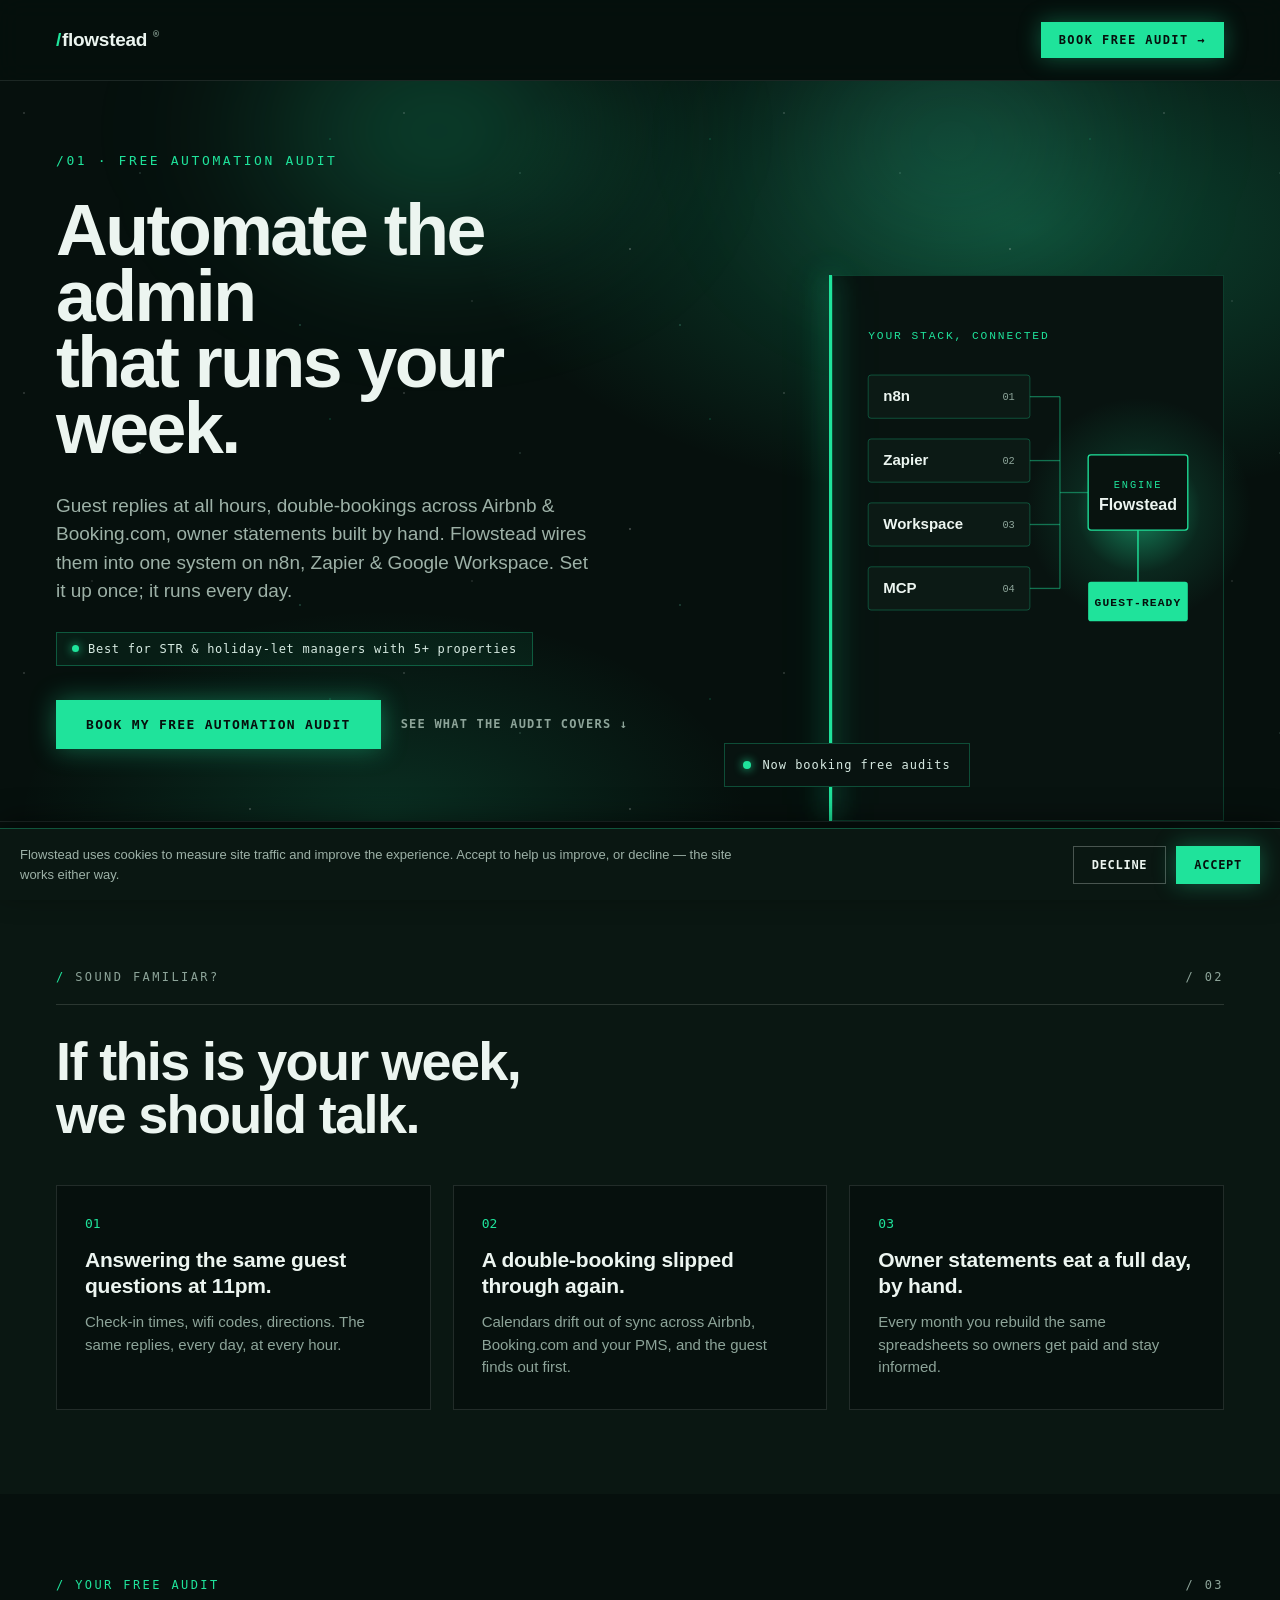
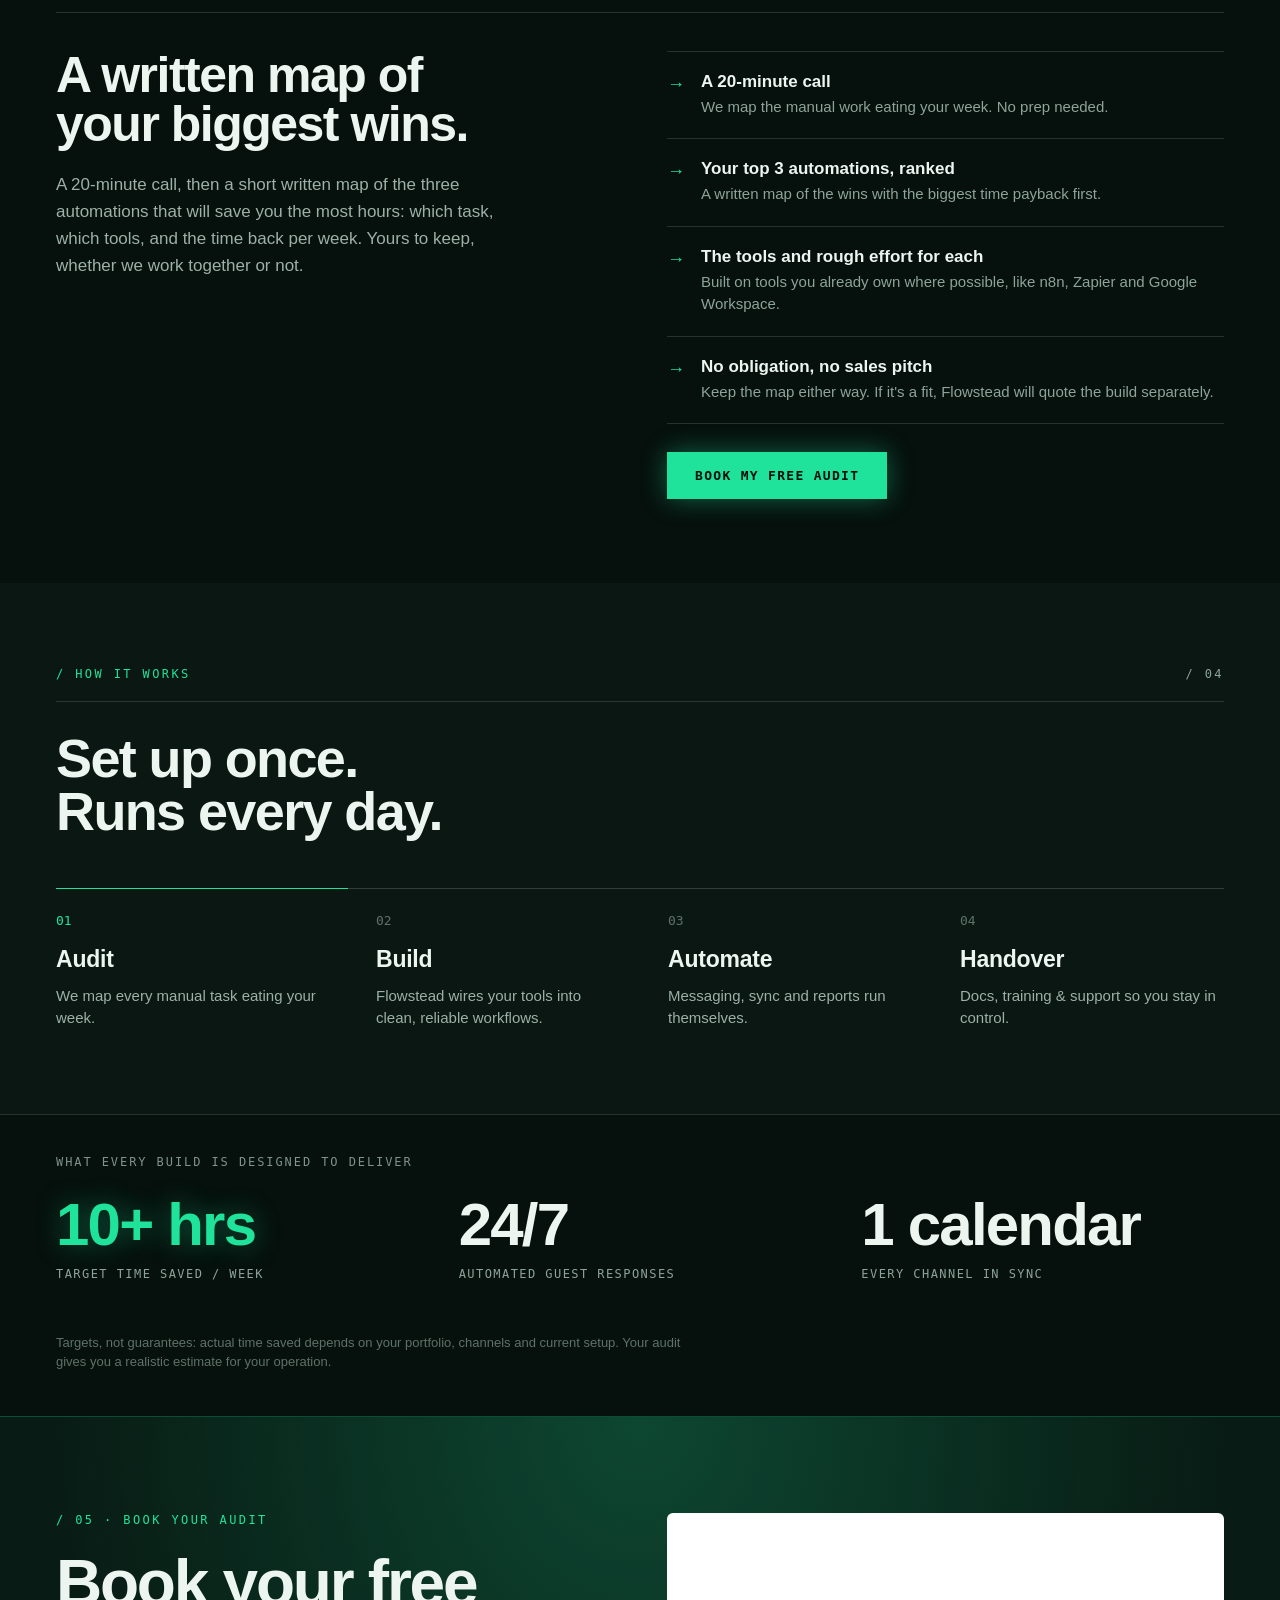
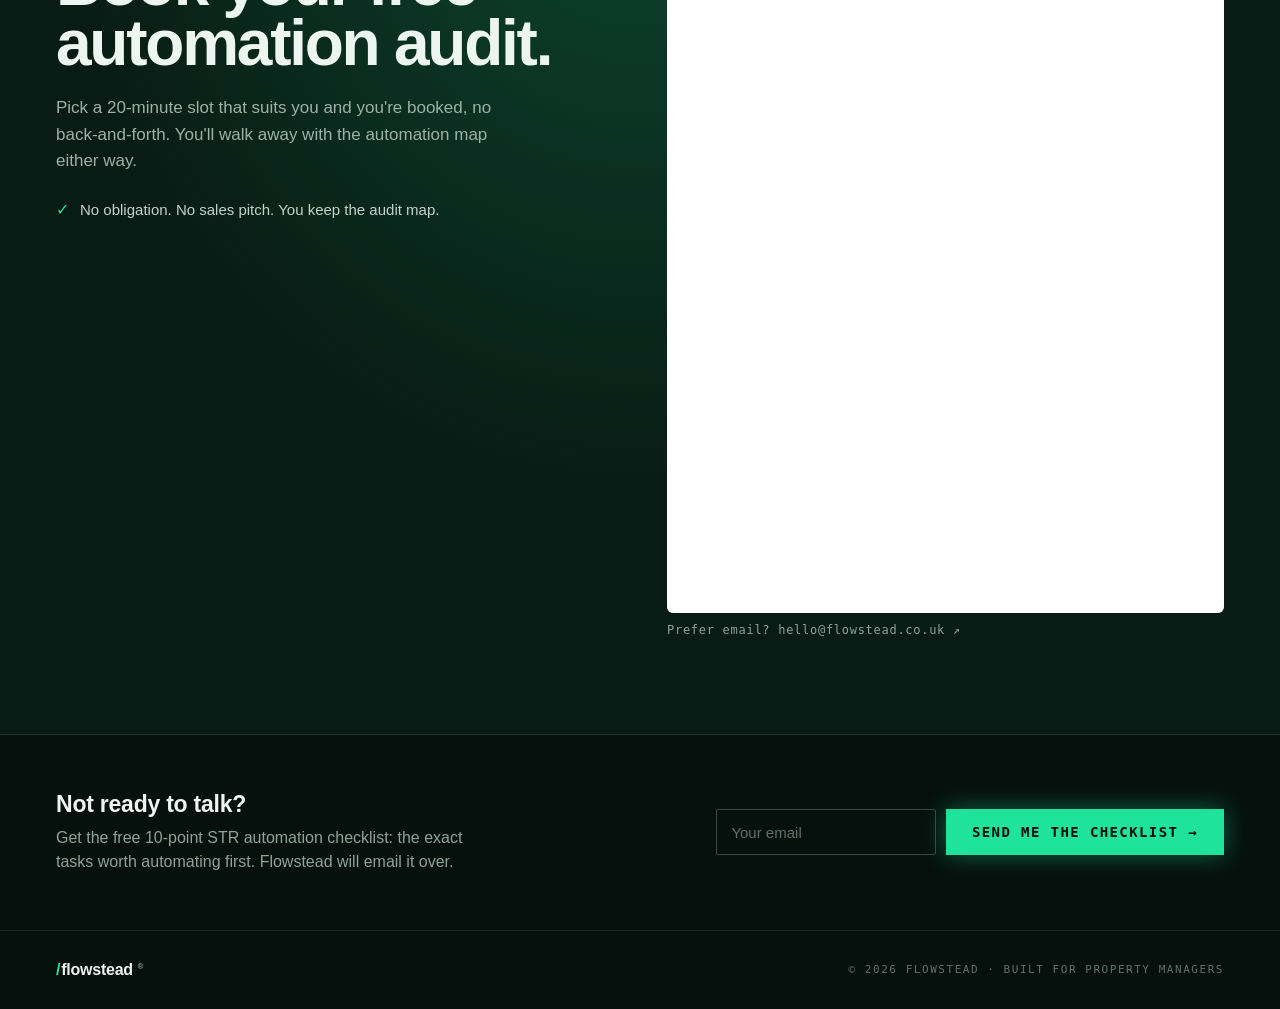
==== index.html @ 98b4b389 "Fix Calendly widget contrast: light theme, dark text" ====
<!DOCTYPE html>
<html lang="en">
<head>
<meta charset="utf-8">
<meta name="viewport" content="width=device-width, initial-scale=1">
<title>Free Automation Audit for Property Managers | Flowstead</title>
<meta name="description" content="Free automation audit for short-term rental & holiday-let managers with 5+ properties. Automate guest messaging, booking sync and owner reports. Built on n8n, Zapier, Google Workspace & MCP.">

<!-- Favicon -->
<link rel="icon" type="image/svg+xml" href="favicon.svg">
<link rel="icon" type="image/png" sizes="32x32" href="favicon-32x32.png">
<link rel="apple-touch-icon" href="favicon-180x180.png">

<!-- Social share (Open Graph + Twitter) -->
<meta property="og:type" content="website">
<meta property="og:url" content="https://flowstead.co.uk/">
<meta property="og:title" content="Free Automation Audit for Property Managers | Flowstead">
<meta property="og:description" content="Automate guest messaging, booking sync and owner reports. Book a free automation audit: a written map of the 3 automations that save you the most hours.">
<meta property="og:image" content="https://flowstead.co.uk/og-image.png">
<meta property="og:image:width" content="1200">
<meta property="og:image:height" content="630">
<meta name="twitter:card" content="summary_large_image">
<meta name="twitter:title" content="Free Automation Audit for Property Managers | Flowstead">
<meta name="twitter:description" content="Automate guest messaging, booking sync and owner reports. Book a free automation audit, no obligation, keep the map either way.">
<meta name="twitter:image" content="https://flowstead.co.uk/og-image.png">

<!-- Google Consent Mode v2 — default denied until the visitor accepts -->
<script>
  window.dataLayer = window.dataLayer || [];
  function gtag(){dataLayer.push(arguments);}
  gtag('consent', 'default', {
    ad_storage: 'denied',
    analytics_storage: 'denied',
    ad_user_data: 'denied',
    ad_personalization: 'denied',
    functionality_storage: 'granted',
    security_storage: 'granted',
    wait_for_update: 500
  });
  try {
    if (localStorage.getItem('fs_consent') === 'granted') {
      gtag('consent', 'update', { ad_storage: 'granted', analytics_storage: 'granted', ad_user_data: 'granted', ad_personalization: 'granted' });
    }
  } catch (e) {}
</script>
<!-- Google Analytics 4 -->
<script async src="https://www.googletagmanager.com/gtag/js?id=G-0T3JKN5LSL"></script>
<script>
  gtag('js', new Date());
  gtag('config', 'G-0T3JKN5LSL');
</script>
<!-- Fire a lead conversion when a Calendly audit booking completes -->
<script>
  window.addEventListener('message', function (e) {
    if (e.origin === 'https://calendly.com' && e.data && typeof e.data.event === 'string' && e.data.event === 'calendly.event_scheduled') {
      gtag('event', 'book_audit', { event_category: 'lead', event_label: 'calendly_audit_booking' });
      // Google Ads conversion — uncomment and add your conversion ID/label once Google Ads is set up:
      // gtag('event', 'conversion', { send_to: 'AW-XXXXXXXXXX/xxxxxxxxxxxxxxxxxx' });
    }
  });
</script>

<style>
  @keyframes auroraDrift{0%,100%{transform:translate3d(0,0,0) scale(1);opacity:.8}50%{transform:translate3d(48px,24px,0) scale(1.16);opacity:1}}
  @keyframes auroraDrift2{0%,100%{transform:translate3d(0,0,0) scale(1.06);opacity:.65}50%{transform:translate3d(-56px,16px,0) scale(.94);opacity:1}}
  *{box-sizing:border-box;}
  html{scroll-behavior:smooth;}
  body{margin:0;}
  a{transition:opacity .15s ease;}
  a:hover{opacity:.82;}
  @media (max-width:820px){
    .wrap{padding-left:22px !important;padding-right:22px !important;}
    .nav{padding:16px 22px !important;}
    .hero-pad{padding:48px 22px !important;}
    .hero-grid{grid-template-columns:1fr !important;min-height:auto !important;gap:0 !important;}
    .hero-side{display:none !important;}
    .tools-row{flex-direction:column;align-items:flex-start !important;gap:14px !important;}
    .pain-grid{grid-template-columns:1fr !important;gap:16px !important;}
    .audit-grid{grid-template-columns:1fr !important;gap:32px !important;}
    .proc-grid{grid-template-columns:1fr 1fr !important;gap:28px 0 !important;}
    .stats-grid{grid-template-columns:1fr !important;gap:28px !important;}
    .book-grid{grid-template-columns:1fr !important;gap:32px !important;}
    .footer-row{flex-direction:column;gap:14px;align-items:flex-start !important;}
    h1{font-size:44px !important;}
  }
  .fs-input{width:100%;background:#06100D;border:1px solid rgba(236,245,240,0.22);color:#ECF5F0;font-family:'Helvetica Neue',Helvetica,Arial,sans-serif;font-size:15px;padding:13px 14px;outline:none;border-radius:2px;}
  .fs-input::placeholder{color:#5E7268;}
  .fs-input:focus{border-color:#1FE39B;box-shadow:0 0 0 1px #1FE39B;}
  textarea.fs-input{resize:vertical;min-height:92px;}
  .fs-btn{font-family:ui-monospace,Menlo,'DejaVu Sans Mono',Consolas,monospace;font-size:14px;letter-spacing:0.1em;text-transform:uppercase;font-weight:700;color:#06100D;background:#1FE39B;padding:15px 26px;border:none;cursor:pointer;box-shadow:0 0 26px rgba(31,227,155,0.4);width:100%;}
  .fs-btn:hover{opacity:.9;}
</style>
</head>
<body>
<div style="background:#06100D;color:#ECF5F0;font-family:'Helvetica Neue',Helvetica,Arial,sans-serif;width:100%;min-height:100vh;overflow-x:hidden;">

  <!-- ============ NAV (logo + single CTA, no distracting links) ============ -->
  <header class="nav" style="display:flex;justify-content:space-between;align-items:center;padding:22px 56px;border-bottom:1px solid rgba(236,245,240,0.10);position:sticky;top:0;background:rgba(6,16,13,0.82);backdrop-filter:blur(12px);-webkit-backdrop-filter:blur(12px);z-index:50;">
    <div style="display:flex;align-items:baseline;gap:1px;font-weight:800;font-size:19px;letter-spacing:-0.015em;color:#ECF5F0;">
      <span style="color:#1FE39B;">/</span><span>flowstead</span><span style="font-family:ui-monospace,Menlo,'DejaVu Sans Mono',Consolas,monospace;font-size:10px;color:#7E9389;margin-left:5px;align-self:flex-start;">®</span>
    </div>
    <a href="#book" style="font-family:ui-monospace,Menlo,'DejaVu Sans Mono',Consolas,monospace;font-size:12px;letter-spacing:0.12em;text-transform:uppercase;color:#06100D;background:#1FE39B;text-decoration:none;padding:11px 18px;font-weight:700;box-shadow:0 0 22px rgba(31,227,155,0.35);">Book free audit →</a>
  </header>

  <!-- ============ HERO ============ -->
  <section style="position:relative;padding:0 56px;background:radial-gradient(72% 62% at 80% 20%, rgba(31,227,155,0.26), transparent 60%), radial-gradient(46% 46% at 30% 100%, rgba(31,227,155,0.15), transparent 62%), #06100D;overflow:hidden;">
    <div style="position:absolute;top:-180px;left:6%;width:720px;height:460px;background:radial-gradient(50% 50% at 50% 50%, rgba(31,227,155,0.32), transparent 70%);filter:blur(66px);animation:auroraDrift 17s ease-in-out infinite;pointer-events:none;z-index:0;"></div>
    <div style="position:absolute;top:-140px;right:3%;width:580px;height:400px;background:radial-gradient(50% 50% at 50% 50%, rgba(72,255,206,0.24), transparent 70%);filter:blur(78px);animation:auroraDrift2 22s ease-in-out infinite;pointer-events:none;z-index:0;"></div>
    <div style="position:absolute;inset:0;z-index:0;pointer-events:none;opacity:0.55;background-image:radial-gradient(1px 1px at 24px 32px, rgba(255,255,255,0.85), transparent),radial-gradient(1px 1px at 140px 92px, rgba(190,255,230,0.7), transparent),radial-gradient(1.6px 1.6px at 250px 168px, rgba(255,255,255,0.65), transparent),radial-gradient(1px 1px at 330px 58px, rgba(31,227,155,0.9), transparent),radial-gradient(1px 1px at 92px 220px, rgba(255,255,255,0.55), transparent),radial-gradient(1.4px 1.4px at 300px 244px, rgba(120,255,210,0.6), transparent);background-size:380px 280px,380px 280px,380px 280px,380px 280px,380px 280px,380px 280px;"></div>
    <div class="hero-grid hero-pad" style="max-width:1360px;margin:0 auto;display:grid;grid-template-columns:1.1fr 0.9fr;gap:40px;align-items:stretch;min-height:640px;position:relative;z-index:1;padding:0;">
      <!-- left -->
      <div style="display:flex;flex-direction:column;justify-content:center;padding:72px 0;">
        <div style="font-family:ui-monospace,Menlo,'DejaVu Sans Mono',Consolas,monospace;font-size:13px;letter-spacing:0.2em;color:#1FE39B;margin-bottom:30px;">/01 · FREE AUTOMATION AUDIT</div>
        <h1 style="font-size:clamp(46px,5.6vw,80px);line-height:0.92;font-weight:800;letter-spacing:-0.035em;color:#ECF5F0;margin:0;">Automate the admin<br>that runs your week.</h1>
        <p style="font-size:19px;line-height:1.5;color:#9DB1A7;max-width:540px;margin:30px 0 0 0;font-weight:400;">Guest replies at all hours, double-bookings across Airbnb &amp; Booking.com, owner statements built by hand. Flowstead wires them into one system on n8n, Zapier &amp; Google Workspace. Set it up once; it runs every day.</p>
        <div style="display:inline-flex;align-items:center;gap:9px;margin-top:26px;padding:9px 15px;border:1px solid rgba(31,227,155,0.30);background:rgba(31,227,155,0.06);width:fit-content;">
          <span style="width:7px;height:7px;border-radius:50%;background:#1FE39B;box-shadow:0 0 10px #1FE39B;"></span>
          <span style="font-family:ui-monospace,Menlo,'DejaVu Sans Mono',Consolas,monospace;font-size:12px;letter-spacing:0.06em;color:#D7EAE2;">Best for STR &amp; holiday-let managers with 5+ properties</span>
        </div>
        <div style="display:flex;align-items:center;gap:20px;margin-top:34px;flex-wrap:wrap;">
          <a href="#book" style="font-family:ui-monospace,Menlo,'DejaVu Sans Mono',Consolas,monospace;font-size:13px;letter-spacing:0.1em;text-transform:uppercase;font-weight:700;color:#06100D;background:#1FE39B;padding:17px 30px;text-decoration:none;box-shadow:0 0 26px rgba(31,227,155,0.4);">Book my free automation audit</a>
          <a href="#audit" style="font-family:ui-monospace,Menlo,'DejaVu Sans Mono',Consolas,monospace;font-size:12px;letter-spacing:0.1em;text-transform:uppercase;font-weight:700;color:#8DA499;text-decoration:none;">See what the audit covers ↓</a>
        </div>
      </div>
      <!-- right : stack diagram panel -->
      <div class="hero-side" style="position:relative;align-self:end;height:600px;">
        <div style="position:absolute;right:24px;top:120px;width:360px;height:420px;background:radial-gradient(58% 54% at 50% 42%, rgba(31,227,155,0.40), transparent 66%);filter:blur(26px);"></div>
        <div style="position:absolute;right:0;top:54px;bottom:0;width:392px;background:#081310;border:1px solid rgba(31,227,155,0.20);"></div>
        <div style="position:absolute;right:392px;top:54px;bottom:0;width:3px;background:#1FE39B;box-shadow:0 0 24px rgba(31,227,155,0.9),0 0 48px rgba(31,227,155,0.45);"></div>
        <!-- diagram -->
        <div style="position:absolute;right:0;top:54px;width:392px;bottom:0;display:flex;align-items:center;justify-content:center;z-index:2;">
          <svg width="340" height="470" viewBox="0 0 360 500" fill="none" xmlns="http://www.w3.org/2000/svg" style="overflow:visible;">
            <defs>
              <radialGradient id="g" cx="50%" cy="50%" r="50%">
                <stop offset="0%" stop-color="#1FE39B" stop-opacity="0.55"/>
                <stop offset="55%" stop-color="#1FE39B" stop-opacity="0.10"/>
                <stop offset="100%" stop-color="#1FE39B" stop-opacity="0"/>
              </radialGradient>
            </defs>
            <text x="10" y="28" font-family="ui-monospace,Menlo,monospace" font-size="12" letter-spacing="2" fill="#1FE39B">YOUR STACK, CONNECTED</text>
            <!-- node pills -->
            <g font-family="'Helvetica Neue',Arial,sans-serif">
              <rect x="10" y="66" width="172" height="46" rx="3" fill="#0c1a15" stroke="rgba(31,227,155,0.30)"/>
              <text x="26" y="94" font-size="16" font-weight="700" fill="#ECF5F0">n8n</text>
              <text x="166" y="93" font-size="11" font-family="ui-monospace,Menlo,monospace" fill="#8DA499" text-anchor="end">01</text>
              <rect x="10" y="134" width="172" height="46" rx="3" fill="#0c1a15" stroke="rgba(31,227,155,0.30)"/>
              <text x="26" y="162" font-size="16" font-weight="700" fill="#ECF5F0">Zapier</text>
              <text x="166" y="161" font-size="11" font-family="ui-monospace,Menlo,monospace" fill="#8DA499" text-anchor="end">02</text>
              <rect x="10" y="202" width="172" height="46" rx="3" fill="#0c1a15" stroke="rgba(31,227,155,0.30)"/>
              <text x="26" y="230" font-size="16" font-weight="700" fill="#ECF5F0">Workspace</text>
              <text x="166" y="229" font-size="11" font-family="ui-monospace,Menlo,monospace" fill="#8DA499" text-anchor="end">03</text>
              <rect x="10" y="270" width="172" height="46" rx="3" fill="#0c1a15" stroke="rgba(31,227,155,0.30)"/>
              <text x="26" y="298" font-size="16" font-weight="700" fill="#ECF5F0">MCP</text>
              <text x="166" y="297" font-size="11" font-family="ui-monospace,Menlo,monospace" fill="#8DA499" text-anchor="end">04</text>
            </g>
            <!-- connectors -->
            <g stroke="rgba(31,227,155,0.45)" stroke-width="1.4">
              <line x1="182" y1="89" x2="214" y2="89"/>
              <line x1="182" y1="157" x2="214" y2="157"/>
              <line x1="182" y1="225" x2="214" y2="225"/>
              <line x1="182" y1="293" x2="214" y2="293"/>
              <line x1="214" y1="89" x2="214" y2="293"/>
              <line x1="214" y1="191" x2="244" y2="191"/>
            </g>
            <!-- engine glow + box -->
            <circle cx="298" cy="210" r="120" fill="url(#g)"/>
            <rect x="244" y="151" width="106" height="80" rx="3" fill="#08130f" stroke="#1FE39B" stroke-width="1.4"/>
            <text x="297" y="186" font-size="11" letter-spacing="2" font-family="ui-monospace,Menlo,monospace" fill="#1FE39B" text-anchor="middle">ENGINE</text>
            <text x="297" y="210" font-size="17" font-weight="700" fill="#ECF5F0" text-anchor="middle" font-family="'Helvetica Neue',Arial,sans-serif">Flowstead</text>
            <line x1="297" y1="231" x2="297" y2="286" stroke="#1FE39B" stroke-width="1.5"/>
            <!-- guest-ready -->
            <rect x="244" y="286" width="106" height="42" rx="3" fill="#1FE39B"/>
            <text x="297" y="312" font-size="12" font-weight="700" letter-spacing="1.2" font-family="ui-monospace,Menlo,monospace" fill="#06100D" text-anchor="middle">GUEST-READY</text>
          </svg>
        </div>
        <div style="position:absolute;left:8px;bottom:34px;background:#081310;border:1px solid rgba(31,227,155,0.28);padding:14px 18px;display:flex;align-items:center;gap:11px;z-index:3;">
          <span style="width:8px;height:8px;border-radius:50%;background:#1FE39B;box-shadow:0 0 10px #1FE39B;"></span>
          <span style="font-family:ui-monospace,Menlo,'DejaVu Sans Mono',Consolas,monospace;font-size:12px;letter-spacing:0.08em;color:#D7EAE2;">Now booking free audits</span>
        </div>
      </div>
    </div>
  </section>

  <!-- ============ TOOLS STRIP ============ -->
  <section style="border-top:1px solid rgba(236,245,240,0.10);border-bottom:1px solid rgba(236,245,240,0.10);background:#06100D;">
    <div class="wrap tools-row" style="max-width:1360px;margin:0 auto;padding:22px 56px;display:flex;justify-content:space-between;align-items:center;gap:40px;">
      <span style="font-family:ui-monospace,Menlo,'DejaVu Sans Mono',Consolas,monospace;font-size:12px;letter-spacing:0.2em;text-transform:uppercase;color:#7E9389;flex:none;">Built on</span>
      <div style="display:flex;align-items:center;gap:38px;flex-wrap:wrap;font-family:ui-monospace,Menlo,'DejaVu Sans Mono',Consolas,monospace;font-size:16px;letter-spacing:0.02em;color:#C2D4CC;">
        <span>n8n</span><span style="color:#1FE39B;">/</span><span>Zapier</span><span style="color:#1FE39B;">/</span><span>Google Workspace</span><span style="color:#1FE39B;">/</span><span>MCP</span>
      </div>
    </div>
  </section>

  <!-- ============ PAINS ============ -->
  <section style="background:#0A1712;color:#ECF5F0;">
    <div class="wrap" style="max-width:1360px;margin:0 auto;padding:84px 56px;">
      <div style="display:flex;justify-content:space-between;align-items:flex-start;padding-bottom:20px;border-bottom:1px solid rgba(236,245,240,0.14);">
        <div style="font-family:ui-monospace,Menlo,'DejaVu Sans Mono',Consolas,monospace;font-size:12px;letter-spacing:0.2em;text-transform:uppercase;color:#8DA499;"><span style="color:#1FE39B;">/</span> Sound familiar?</div>
        <div style="font-family:ui-monospace,Menlo,'DejaVu Sans Mono',Consolas,monospace;font-size:12px;letter-spacing:0.2em;color:#8DA499;">/ 02</div>
      </div>
      <h2 style="font-size:clamp(34px,4.4vw,54px);line-height:0.98;font-weight:800;letter-spacing:-0.03em;color:#ECF5F0;margin:30px 0 44px 0;">If this is your week,<br>we should talk.</h2>
      <div class="pain-grid" style="display:grid;grid-template-columns:repeat(3,1fr);gap:22px;">
        <div style="background:#06100D;border:1px solid rgba(236,245,240,0.12);padding:30px 28px;">
          <div style="font-family:ui-monospace,Menlo,'DejaVu Sans Mono',Consolas,monospace;font-size:13px;color:#1FE39B;margin-bottom:16px;">01</div>
          <div style="font-size:21px;font-weight:700;letter-spacing:-0.01em;line-height:1.25;margin-bottom:12px;">Answering the same guest questions at 11pm.</div>
          <div style="font-size:15px;color:#8DA499;line-height:1.5;">Check-in times, wifi codes, directions. The same replies, every day, at every hour.</div>
        </div>
        <div style="background:#06100D;border:1px solid rgba(236,245,240,0.12);padding:30px 28px;">
          <div style="font-family:ui-monospace,Menlo,'DejaVu Sans Mono',Consolas,monospace;font-size:13px;color:#1FE39B;margin-bottom:16px;">02</div>
          <div style="font-size:21px;font-weight:700;letter-spacing:-0.01em;line-height:1.25;margin-bottom:12px;">A double-booking slipped through again.</div>
          <div style="font-size:15px;color:#8DA499;line-height:1.5;">Calendars drift out of sync across Airbnb, Booking.com and your PMS, and the guest finds out first.</div>
        </div>
        <div style="background:#06100D;border:1px solid rgba(236,245,240,0.12);padding:30px 28px;">
          <div style="font-family:ui-monospace,Menlo,'DejaVu Sans Mono',Consolas,monospace;font-size:13px;color:#1FE39B;margin-bottom:16px;">03</div>
          <div style="font-size:21px;font-weight:700;letter-spacing:-0.01em;line-height:1.25;margin-bottom:12px;">Owner statements eat a full day, by hand.</div>
          <div style="font-size:15px;color:#8DA499;line-height:1.5;">Every month you rebuild the same spreadsheets so owners get paid and stay informed.</div>
        </div>
      </div>
    </div>
  </section>

  <!-- ============ WHAT THE AUDIT GIVES YOU ============ -->
  <section id="audit" style="background:#06100D;">
    <div class="wrap" style="max-width:1360px;margin:0 auto;padding:84px 56px;">
      <div style="display:flex;justify-content:space-between;align-items:flex-start;padding-bottom:20px;border-bottom:1px solid rgba(236,245,240,0.14);">
        <div style="font-family:ui-monospace,Menlo,'DejaVu Sans Mono',Consolas,monospace;font-size:12px;letter-spacing:0.2em;text-transform:uppercase;color:#1FE39B;"><span>/</span> Your free audit</div>
        <div style="font-family:ui-monospace,Menlo,'DejaVu Sans Mono',Consolas,monospace;font-size:12px;letter-spacing:0.2em;color:#8DA499;">/ 03</div>
      </div>
      <div class="audit-grid" style="display:grid;grid-template-columns:1fr 1fr;gap:54px;margin-top:38px;align-items:start;">
        <div>
          <h2 style="font-size:clamp(32px,4.2vw,50px);line-height:0.98;font-weight:800;letter-spacing:-0.03em;color:#ECF5F0;margin:0 0 22px 0;">A written map of<br>your biggest wins.</h2>
          <p style="font-size:17px;line-height:1.6;color:#9DB1A7;max-width:460px;margin:0;">A 20-minute call, then a short written map of the three automations that will save you the most hours: which task, which tools, and the time back per week. Yours to keep, whether we work together or not.</p>
        </div>
        <div>
          <div style="display:flex;gap:16px;padding:20px 0;border-top:1px solid rgba(236,245,240,0.14);">
            <span style="color:#1FE39B;font-size:18px;line-height:1.4;flex:none;">→</span>
            <div><div style="font-size:17px;font-weight:700;margin-bottom:4px;">A 20-minute call</div><div style="font-size:15px;color:#8DA499;line-height:1.5;">We map the manual work eating your week. No prep needed.</div></div>
          </div>
          <div style="display:flex;gap:16px;padding:20px 0;border-top:1px solid rgba(236,245,240,0.14);">
            <span style="color:#1FE39B;font-size:18px;line-height:1.4;flex:none;">→</span>
            <div><div style="font-size:17px;font-weight:700;margin-bottom:4px;">Your top 3 automations, ranked</div><div style="font-size:15px;color:#8DA499;line-height:1.5;">A written map of the wins with the biggest time payback first.</div></div>
          </div>
          <div style="display:flex;gap:16px;padding:20px 0;border-top:1px solid rgba(236,245,240,0.14);">
            <span style="color:#1FE39B;font-size:18px;line-height:1.4;flex:none;">→</span>
            <div><div style="font-size:17px;font-weight:700;margin-bottom:4px;">The tools and rough effort for each</div><div style="font-size:15px;color:#8DA499;line-height:1.5;">Built on tools you already own where possible, like n8n, Zapier and Google Workspace.</div></div>
          </div>
          <div style="display:flex;gap:16px;padding:20px 0;border-top:1px solid rgba(236,245,240,0.14);border-bottom:1px solid rgba(236,245,240,0.14);">
            <span style="color:#1FE39B;font-size:18px;line-height:1.4;flex:none;">→</span>
            <div><div style="font-size:17px;font-weight:700;margin-bottom:4px;">No obligation, no sales pitch</div><div style="font-size:15px;color:#8DA499;line-height:1.5;">Keep the map either way. If it's a fit, Flowstead will quote the build separately.</div></div>
          </div>
          <a href="#book" style="display:inline-block;margin-top:28px;font-family:ui-monospace,Menlo,'DejaVu Sans Mono',Consolas,monospace;font-size:13px;letter-spacing:0.1em;text-transform:uppercase;font-weight:700;color:#06100D;background:#1FE39B;padding:16px 28px;text-decoration:none;box-shadow:0 0 26px rgba(31,227,155,0.4);">Book my free audit</a>
        </div>
      </div>
    </div>
  </section>

  <!-- ============ PROCESS ============ -->
  <section style="background:#0A1712;">
    <div class="wrap" style="max-width:1360px;margin:0 auto;padding:84px 56px;">
      <div style="display:flex;justify-content:space-between;align-items:flex-start;padding-bottom:20px;border-bottom:1px solid rgba(236,245,240,0.14);">
        <div style="font-family:ui-monospace,Menlo,'DejaVu Sans Mono',Consolas,monospace;font-size:12px;letter-spacing:0.2em;text-transform:uppercase;color:#1FE39B;"><span>/</span> How it works</div>
        <div style="font-family:ui-monospace,Menlo,'DejaVu Sans Mono',Consolas,monospace;font-size:12px;letter-spacing:0.2em;color:#8DA499;">/ 04</div>
      </div>
      <h2 style="font-size:clamp(34px,4.4vw,54px);line-height:0.98;font-weight:800;letter-spacing:-0.03em;color:#ECF5F0;margin:30px 0 50px 0;">Set up once.<br>Runs every day.</h2>
      <div class="proc-grid" style="display:grid;grid-template-columns:repeat(4,1fr);gap:0;">
        <div style="border-top:1.5px solid #1FE39B;padding:24px 28px 0 0;">
          <div style="font-family:ui-monospace,Menlo,'DejaVu Sans Mono',Consolas,monospace;font-size:13px;color:#1FE39B;margin-bottom:18px;">01</div>
          <div style="font-size:23px;font-weight:700;letter-spacing:-0.01em;margin-bottom:12px;">Audit</div>
          <div style="font-size:15px;line-height:1.5;color:#9DB1A7;">We map every manual task eating your week.</div>
        </div>
        <div style="border-top:1.5px solid rgba(236,245,240,0.18);padding:24px 28px 0;">
          <div style="font-family:ui-monospace,Menlo,'DejaVu Sans Mono',Consolas,monospace;font-size:13px;color:#5E7268;margin-bottom:18px;">02</div>
          <div style="font-size:23px;font-weight:700;letter-spacing:-0.01em;margin-bottom:12px;">Build</div>
          <div style="font-size:15px;line-height:1.5;color:#9DB1A7;">Flowstead wires your tools into clean, reliable workflows.</div>
        </div>
        <div style="border-top:1.5px solid rgba(236,245,240,0.18);padding:24px 28px 0;">
          <div style="font-family:ui-monospace,Menlo,'DejaVu Sans Mono',Consolas,monospace;font-size:13px;color:#5E7268;margin-bottom:18px;">03</div>
          <div style="font-size:23px;font-weight:700;letter-spacing:-0.01em;margin-bottom:12px;">Automate</div>
          <div style="font-size:15px;line-height:1.5;color:#9DB1A7;">Messaging, sync and reports run themselves.</div>
        </div>
        <div style="border-top:1.5px solid rgba(236,245,240,0.18);padding:24px 0 0 28px;">
          <div style="font-family:ui-monospace,Menlo,'DejaVu Sans Mono',Consolas,monospace;font-size:13px;color:#5E7268;margin-bottom:18px;">04</div>
          <div style="font-size:23px;font-weight:700;letter-spacing:-0.01em;margin-bottom:12px;">Handover</div>
          <div style="font-size:15px;line-height:1.5;color:#9DB1A7;">Docs, training &amp; support so you stay in control.</div>
        </div>
      </div>
    </div>
  </section>

  <!-- ============ STATS BAND (honest: design goals, not proven averages) ============ -->
  <section style="background:#06100D;border-top:1px solid rgba(236,245,240,0.14);">
    <div class="wrap" style="max-width:1360px;margin:0 auto;padding:40px 56px 0;">
      <div style="font-family:ui-monospace,Menlo,'DejaVu Sans Mono',Consolas,monospace;font-size:12px;letter-spacing:0.16em;text-transform:uppercase;color:#7E9389;">What every build is designed to deliver</div>
    </div>
    <div class="wrap stats-grid" style="max-width:1360px;margin:0 auto;padding:26px 56px 52px;display:grid;grid-template-columns:repeat(3,1fr);gap:40px;">
      <div>
        <div style="font-size:60px;font-weight:800;letter-spacing:-0.03em;color:#1FE39B;line-height:1;text-shadow:0 0 28px rgba(31,227,155,0.4);">10+ hrs</div>
        <div style="font-family:ui-monospace,Menlo,'DejaVu Sans Mono',Consolas,monospace;font-size:12px;letter-spacing:0.12em;text-transform:uppercase;color:#8DA499;margin-top:12px;">Target time saved / week</div>
      </div>
      <div>
        <div style="font-size:60px;font-weight:800;letter-spacing:-0.03em;color:#ECF5F0;line-height:1;">24/7</div>
        <div style="font-family:ui-monospace,Menlo,'DejaVu Sans Mono',Consolas,monospace;font-size:12px;letter-spacing:0.12em;text-transform:uppercase;color:#8DA499;margin-top:12px;">Automated guest responses</div>
      </div>
      <div>
        <div style="font-size:60px;font-weight:800;letter-spacing:-0.03em;color:#ECF5F0;line-height:1;">1 calendar</div>
        <div style="font-family:ui-monospace,Menlo,'DejaVu Sans Mono',Consolas,monospace;font-size:12px;letter-spacing:0.12em;text-transform:uppercase;color:#8DA499;margin-top:12px;">Every channel in sync</div>
      </div>
    </div>
    <div class="wrap" style="max-width:1360px;margin:0 auto;padding:0 56px 44px;">
      <div style="font-size:13px;color:#5E7268;line-height:1.5;max-width:640px;">Targets, not guarantees: actual time saved depends on your portfolio, channels and current setup. Your audit gives you a realistic estimate for your operation.</div>
    </div>
  </section>

  <!-- ============ BOOK / CTA ============ -->
  <section id="book" style="background:radial-gradient(80% 130% at 50% 0%, rgba(31,227,155,0.22), transparent 58%), #081B14;color:#ECF5F0;border-top:1px solid rgba(31,227,155,0.25);">
    <div class="wrap book-grid" style="max-width:1360px;margin:0 auto;padding:96px 56px;display:grid;grid-template-columns:1fr 1fr;gap:54px;align-items:start;">
      <div>
        <div style="font-family:ui-monospace,Menlo,'DejaVu Sans Mono',Consolas,monospace;font-size:12px;letter-spacing:0.2em;text-transform:uppercase;color:#1FE39B;margin-bottom:26px;">/ 05 · Book your audit</div>
        <h2 style="font-size:clamp(38px,5vw,68px);line-height:0.94;font-weight:800;letter-spacing:-0.035em;color:#ECF5F0;margin:0 0 22px 0;">Book your free<br>automation audit.</h2>
        <p style="font-size:17px;line-height:1.55;color:#9DB1A7;max-width:440px;margin:0 0 26px 0;">Pick a 20-minute slot that suits you and you're booked, no back-and-forth. You'll walk away with the automation map either way.</p>
        <div style="display:flex;align-items:center;gap:11px;">
          <span style="color:#1FE39B;font-size:16px;">✓</span>
          <span style="font-size:15px;color:#C2D4CC;">No obligation. No sales pitch. You keep the audit map.</span>
        </div>
      </div>
      <!-- Calendly inline booking widget (themed to match the site). -->
      <div style="width:100%;">
        <div class="calendly-inline-widget" data-url="https://calendly.com/thegingerbtc/30min?hide_gdpr_banner=1&amp;background_color=ffffff&amp;text_color=1a2b24&amp;primary_color=0f9c6c" style="min-width:300px;height:700px;background:#ffffff;border:1px solid rgba(236,245,240,0.12);border-radius:6px;"></div>
        <script type="text/javascript" src="https://assets.calendly.com/assets/external/widget.js" async></script>
        <a href="mailto:hello@flowstead.co.uk?subject=Free%20automation%20audit" style="display:inline-block;margin-top:10px;font-family:ui-monospace,Menlo,'DejaVu Sans Mono',Consolas,monospace;font-size:12px;letter-spacing:0.06em;color:#8DA499;text-decoration:none;">Prefer email? hello@flowstead.co.uk ↗</a>
      </div>
    </div>
  </section>

  <!-- ============ SOFT SECONDARY CTA (checklist / list-build) ============ -->
  <section style="background:#06100D;border-top:1px solid rgba(236,245,240,0.14);">
    <div class="wrap book-grid" style="max-width:1360px;margin:0 auto;padding:56px 56px;display:grid;grid-template-columns:1.1fr 0.9fr;gap:40px;align-items:center;">
      <div>
        <div style="font-size:23px;font-weight:700;letter-spacing:-0.01em;color:#ECF5F0;margin-bottom:8px;">Not ready to talk?</div>
        <div style="font-size:16px;color:#8DA499;line-height:1.5;max-width:440px;">Get the free 10-point STR automation checklist: the exact tasks worth automating first. Flowstead will email it over.</div>
      </div>
      <!-- Checklist opt-in posts to the n8n workflow, which emails the checklist automatically. -->
      <form action="https://professionalholidayhomes.app.n8n.cloud/webhook/flowstead-checklist" method="POST" style="display:flex;gap:10px;width:100%;flex-wrap:wrap;">
        <input class="fs-input" type="email" name="email" placeholder="Your email" required style="flex:1;min-width:200px;">
        <button class="fs-btn" type="submit" style="width:auto;flex:none;">Send me the checklist →</button>
      </form>
    </div>
  </section>

  <!-- ============ FOOTER ============ -->
  <footer style="background:#06100D;">
    <div class="wrap footer-row" style="max-width:1360px;margin:0 auto;padding:30px 56px;display:flex;justify-content:space-between;align-items:center;border-top:1px solid rgba(236,245,240,0.10);">
      <div style="display:flex;align-items:baseline;gap:1px;font-weight:800;font-size:16px;letter-spacing:-0.015em;color:#ECF5F0;"><span style="color:#1FE39B;">/</span><span>flowstead</span><span style="font-family:ui-monospace,Menlo,'DejaVu Sans Mono',Consolas,monospace;font-size:9px;color:#7E9389;margin-left:4px;align-self:flex-start;">®</span></div>
      <div style="font-family:ui-monospace,Menlo,'DejaVu Sans Mono',Consolas,monospace;font-size:11px;letter-spacing:0.14em;text-transform:uppercase;color:#5E7268;">© 2026 Flowstead · Built for property managers</div>
    </div>
  </footer>

</div>

  <!-- ============ COOKIE CONSENT BANNER (Consent Mode v2) ============ -->
  <div id="fs-consent" style="display:none;position:fixed;left:0;right:0;bottom:0;z-index:9999;background:#0A1712;border-top:1px solid rgba(31,227,155,0.30);padding:16px 20px;font-family:'Helvetica Neue',Helvetica,Arial,sans-serif;box-shadow:0 -8px 30px rgba(0,0,0,0.45);">
    <div style="max-width:1360px;margin:0 auto;display:flex;flex-wrap:wrap;align-items:center;gap:16px;justify-content:space-between;">
      <div style="font-size:13px;color:#9DB1A7;line-height:1.5;max-width:720px;">Flowstead uses cookies to measure site traffic and improve the experience. Accept to help us improve, or decline &mdash; the site works either way.</div>
      <div style="display:flex;gap:10px;flex:none;">
        <button id="fs-consent-decline" type="button" style="font-family:ui-monospace,Menlo,'DejaVu Sans Mono',Consolas,monospace;font-size:12px;letter-spacing:0.06em;text-transform:uppercase;font-weight:700;color:#ECF5F0;background:transparent;border:1px solid rgba(236,245,240,0.28);padding:11px 18px;cursor:pointer;">Decline</button>
        <button id="fs-consent-accept" type="button" style="font-family:ui-monospace,Menlo,'DejaVu Sans Mono',Consolas,monospace;font-size:12px;letter-spacing:0.06em;text-transform:uppercase;font-weight:700;color:#06100D;background:#1FE39B;border:none;padding:11px 18px;cursor:pointer;box-shadow:0 0 22px rgba(31,227,155,0.35);">Accept</button>
      </div>
    </div>
  </div>
  <script>
    (function () {
      var el = document.getElementById('fs-consent');
      var saved = null;
      try { saved = localStorage.getItem('fs_consent'); } catch (e) {}
      if (!saved) { el.style.display = 'block'; }
      function choose(choice) {
        try { localStorage.setItem('fs_consent', choice); } catch (e) {}
        if (choice === 'granted' && typeof gtag === 'function') {
          gtag('consent', 'update', { ad_storage: 'granted', analytics_storage: 'granted', ad_user_data: 'granted', ad_personalization: 'granted' });
        }
        el.style.display = 'none';
      }
      document.getElementById('fs-consent-accept').addEventListener('click', function () { choose('granted'); });
      document.getElementById('fs-consent-decline').addEventListener('click', function () { choose('denied'); });
    })();
  </script>

</body>
</html>
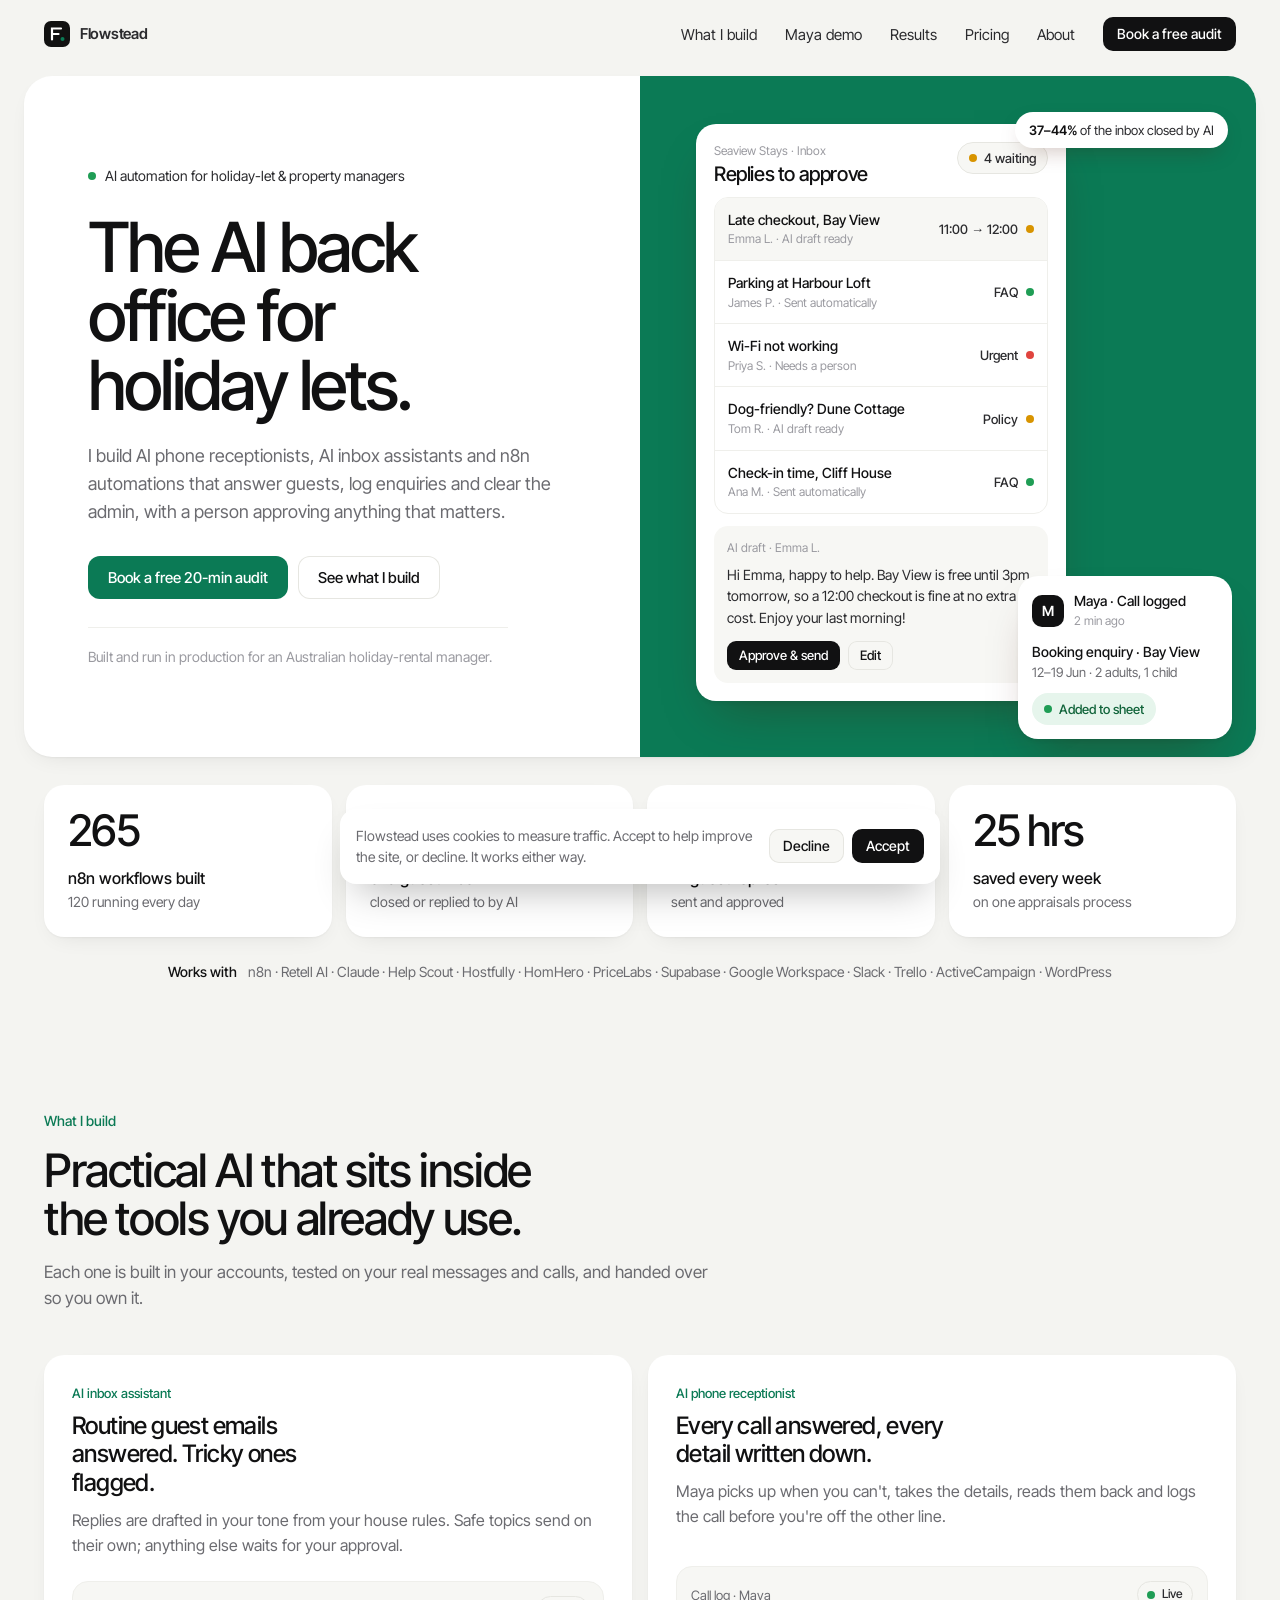
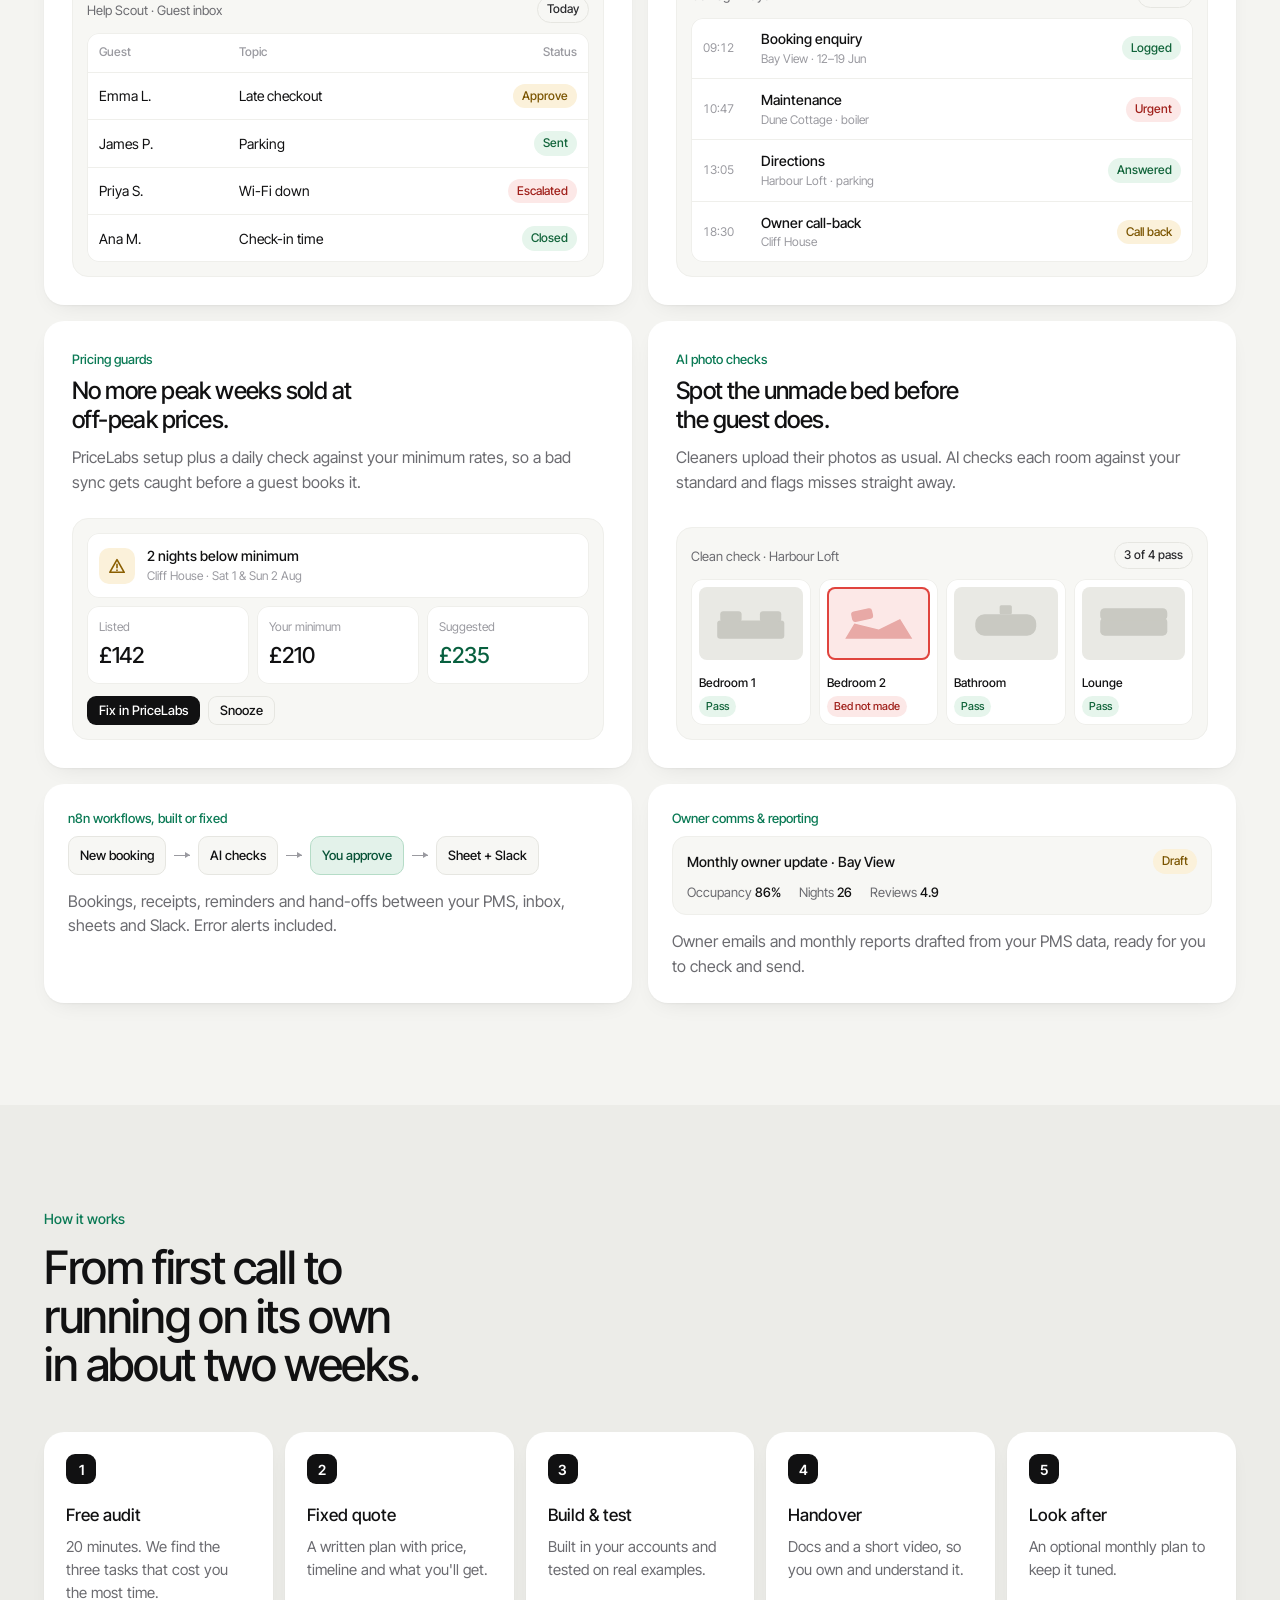
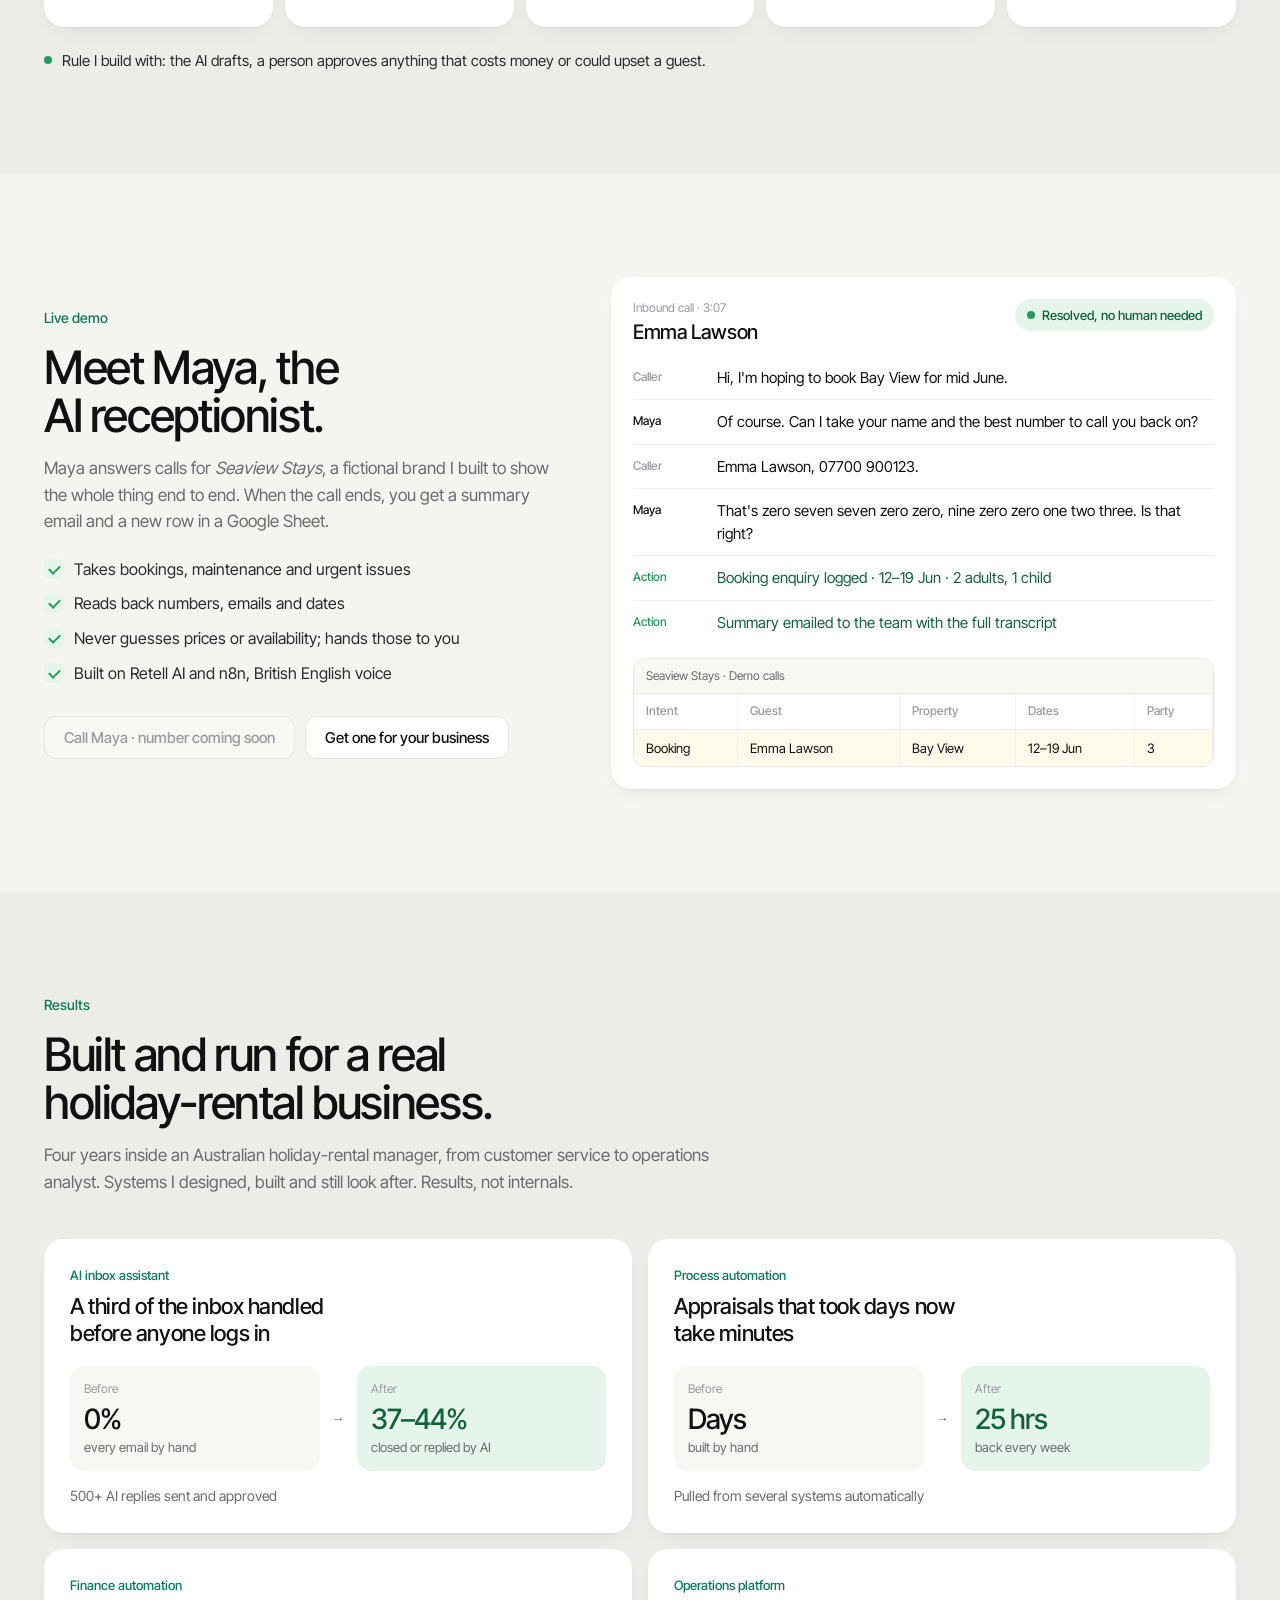
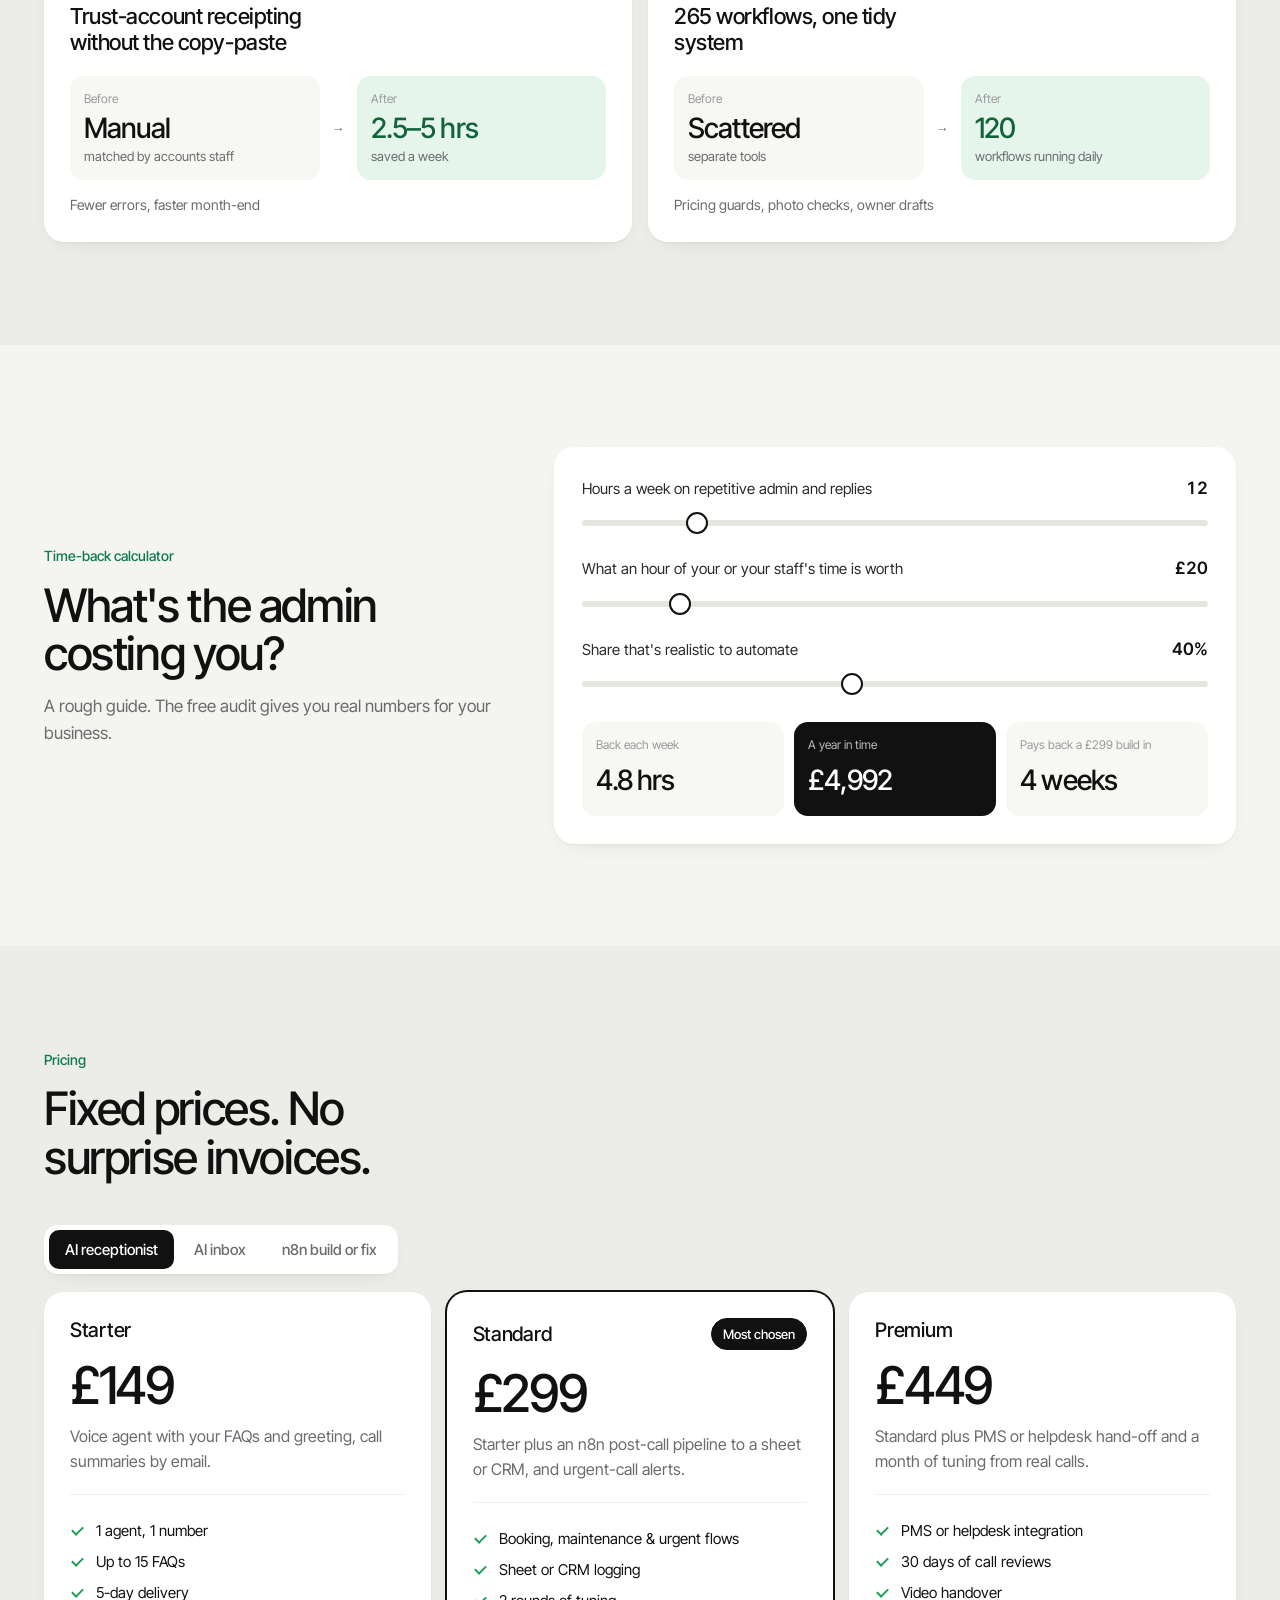
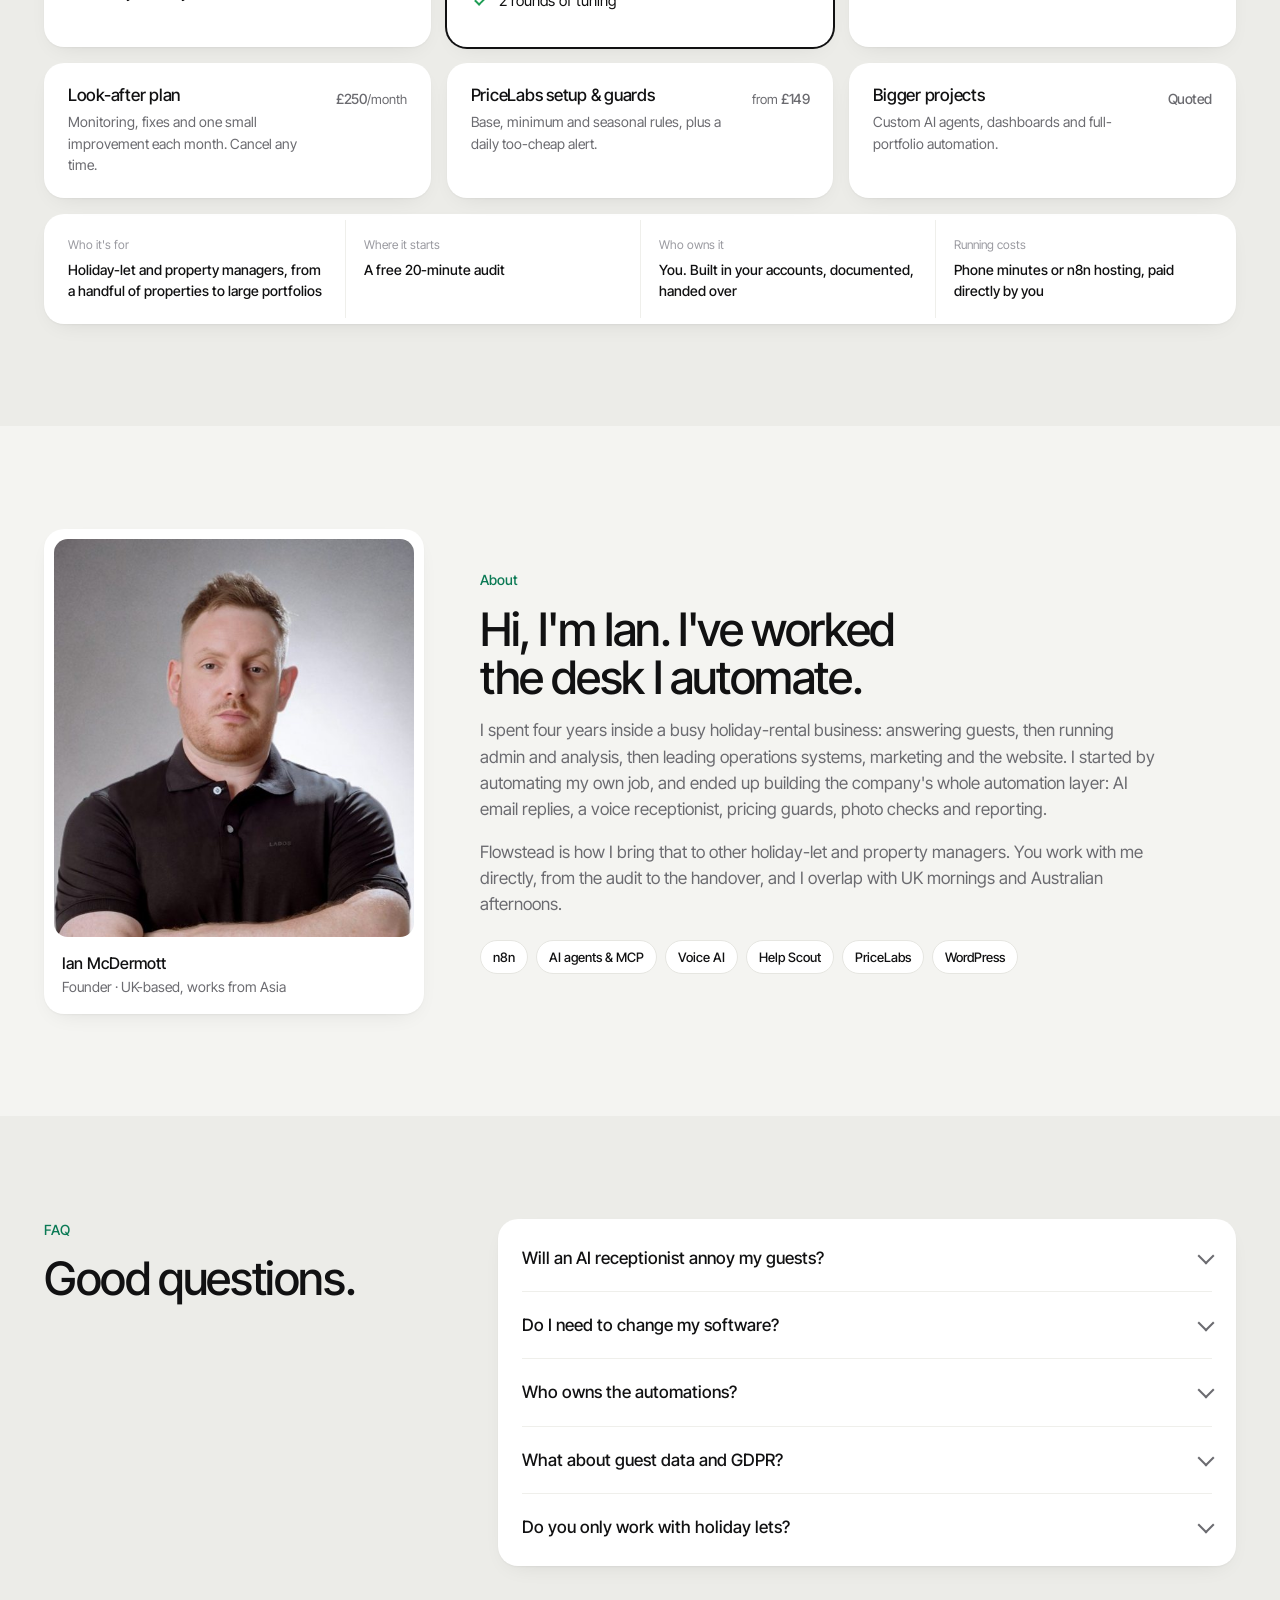
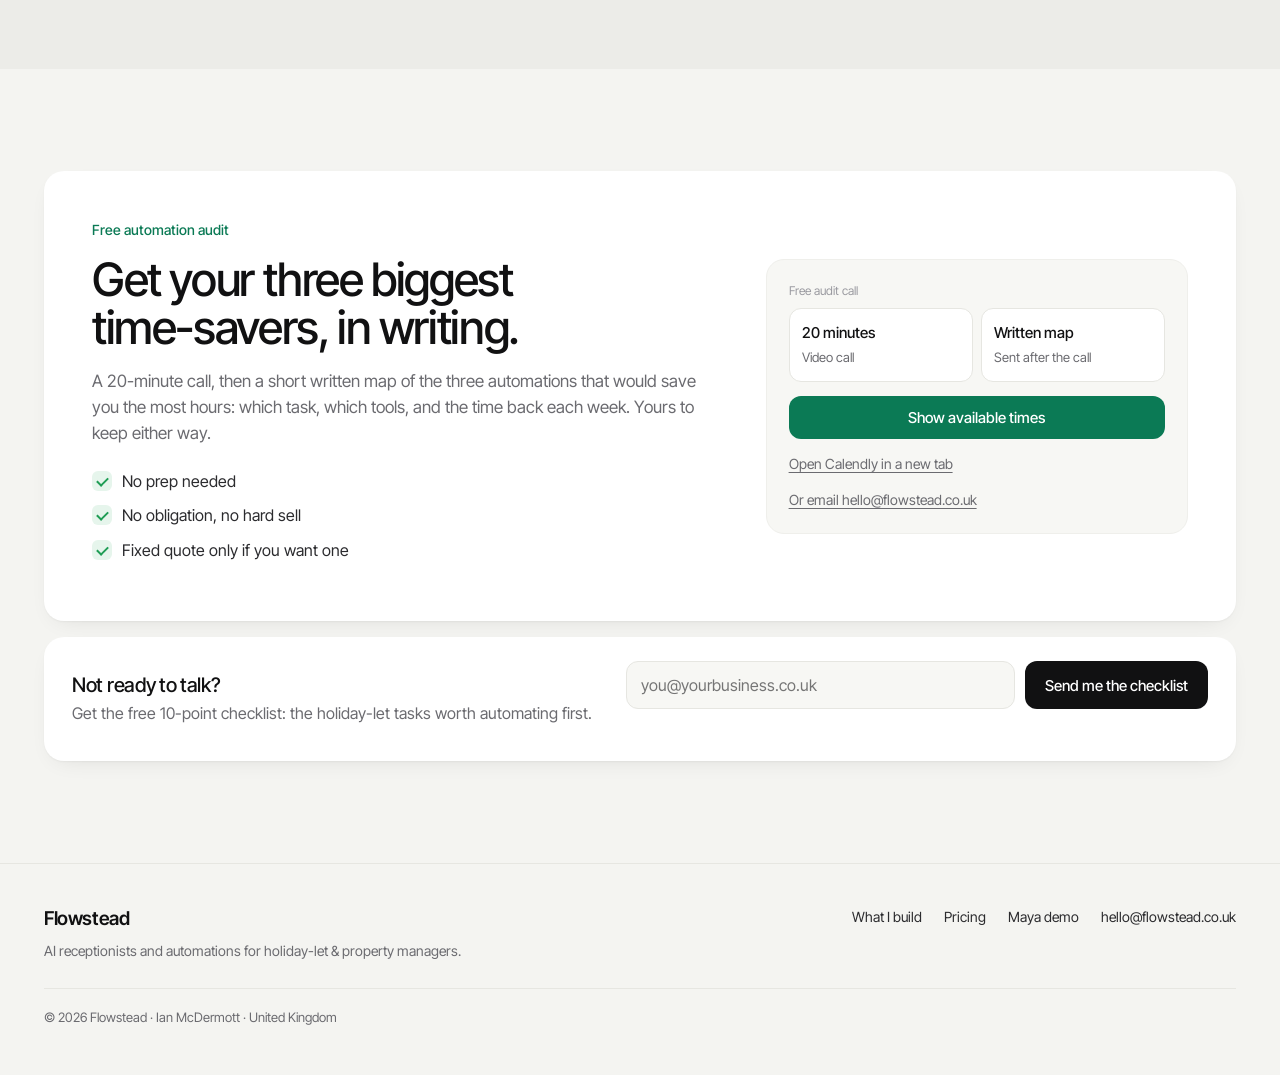
==== commit a28727b8: "Ship the approved Flowstead v3 site. Replace the GitHub Pages tree with the green product-UI release" ====
--- a/index.html
+++ b/index.html
@@ -1,389 +1,472 @@
 <!DOCTYPE html>
-<html lang="en">
+<html lang="en-GB">
 <head>
 <meta charset="utf-8">
 <meta name="viewport" content="width=device-width, initial-scale=1">
-<title>Free Automation Audit for Property Managers | Flowstead</title>
-<meta name="description" content="Free automation audit for short-term rental & holiday-let managers with 5+ properties. Automate guest messaging, booking sync and owner reports. Built on n8n, Zapier, Google Workspace & MCP.">
-
-<!-- Favicon -->
+<title>Flowstead · The AI back office for holiday lets</title>
+<meta name="description" content="Flowstead builds AI phone receptionists, AI inbox assistants and n8n automations for holiday-let and property managers. Built by an operator who has run them in production. Free 20-minute automation audit.">
+<link rel="canonical" href="https://flowstead.co.uk/">
 <link rel="icon" type="image/svg+xml" href="favicon.svg">
 <link rel="icon" type="image/png" sizes="32x32" href="favicon-32x32.png">
+<link rel="icon" href="favicon.ico" sizes="48x48">
 <link rel="apple-touch-icon" href="favicon-180x180.png">
-
-<!-- Social share (Open Graph + Twitter) -->
+<meta name="theme-color" content="#F4F4F1">
 <meta property="og:type" content="website">
 <meta property="og:url" content="https://flowstead.co.uk/">
-<meta property="og:title" content="Free Automation Audit for Property Managers | Flowstead">
-<meta property="og:description" content="Automate guest messaging, booking sync and owner reports. Book a free automation audit: a written map of the 3 automations that save you the most hours.">
+<meta property="og:title" content="Flowstead · The AI back office for holiday lets">
+<meta property="og:description" content="AI phone receptionists, inbox assistants and n8n automations for holiday-let and property managers. Book a free automation audit.">
 <meta property="og:image" content="https://flowstead.co.uk/og-image.png">
 <meta property="og:image:width" content="1200">
 <meta property="og:image:height" content="630">
+<meta property="og:image:alt" content="Flowstead: the AI back office for holiday lets">
+<meta property="og:site_name" content="Flowstead">
+<meta property="og:locale" content="en_GB">
 <meta name="twitter:card" content="summary_large_image">
-<meta name="twitter:title" content="Free Automation Audit for Property Managers | Flowstead">
-<meta name="twitter:description" content="Automate guest messaging, booking sync and owner reports. Book a free automation audit, no obligation, keep the map either way.">
+<meta name="twitter:title" content="Flowstead · The AI back office for holiday lets">
+<meta name="twitter:description" content="AI phone receptionists, inbox assistants and n8n automations for holiday-let and property managers. Book a free automation audit.">
 <meta name="twitter:image" content="https://flowstead.co.uk/og-image.png">
-
-<!-- Google Consent Mode v2 — default denied until the visitor accepts -->
+<meta name="theme-color" content="#F4F4F1">
+<link rel="preload" href="fonts/InterTight.woff2" as="font" type="font/woff2" crossorigin>
+<script type="application/ld+json">
+{"@context":"https://schema.org","@type":"ProfessionalService","name":"Flowstead","url":"https://flowstead.co.uk/","email":"hello@flowstead.co.uk","areaServed":["GB","AU","US","EU"],"founder":{"@type":"Person","name":"Ian McDermott"},"description":"AI receptionists, AI email assistants and n8n automations for holiday-let and property managers."}
+</script>
+<!-- Google Consent Mode v2: denied until the visitor accepts (kept from the current site) -->
 <script>
   window.dataLayer = window.dataLayer || [];
   function gtag(){dataLayer.push(arguments);}
-  gtag('consent', 'default', {
-    ad_storage: 'denied',
-    analytics_storage: 'denied',
-    ad_user_data: 'denied',
-    ad_personalization: 'denied',
-    functionality_storage: 'granted',
-    security_storage: 'granted',
-    wait_for_update: 500
-  });
-  try {
-    if (localStorage.getItem('fs_consent') === 'granted') {
-      gtag('consent', 'update', { ad_storage: 'granted', analytics_storage: 'granted', ad_user_data: 'granted', ad_personalization: 'granted' });
-    }
-  } catch (e) {}
+  gtag('consent','default',{ad_storage:'denied',analytics_storage:'denied',ad_user_data:'denied',ad_personalization:'denied',functionality_storage:'granted',security_storage:'granted',wait_for_update:500});
+  try{if(localStorage.getItem('fs_consent')==='granted'){gtag('consent','update',{ad_storage:'granted',analytics_storage:'granted',ad_user_data:'granted',ad_personalization:'granted'});}}catch(e){}
 </script>
-<!-- Google Analytics 4 -->
 <script async src="https://www.googletagmanager.com/gtag/js?id=G-0T3JKN5LSL"></script>
-<script>
-  gtag('js', new Date());
-  gtag('config', 'G-0T3JKN5LSL');
-</script>
-<!-- Fire a lead conversion when a Calendly audit booking completes -->
-<script>
-  window.addEventListener('message', function (e) {
-    if (e.origin === 'https://calendly.com' && e.data && typeof e.data.event === 'string' && e.data.event === 'calendly.event_scheduled') {
-      gtag('event', 'book_audit', { event_category: 'lead', event_label: 'calendly_audit_booking' });
-      // Google Ads conversion — uncomment and add your conversion ID/label once Google Ads is set up:
-      // gtag('event', 'conversion', { send_to: 'AW-XXXXXXXXXX/xxxxxxxxxxxxxxxxxx' });
-    }
-  });
-</script>
-
-<style>
-  @keyframes auroraDrift{0%,100%{transform:translate3d(0,0,0) scale(1);opacity:.8}50%{transform:translate3d(48px,24px,0) scale(1.16);opacity:1}}
-  @keyframes auroraDrift2{0%,100%{transform:translate3d(0,0,0) scale(1.06);opacity:.65}50%{transform:translate3d(-56px,16px,0) scale(.94);opacity:1}}
-  *{box-sizing:border-box;}
-  html{scroll-behavior:smooth;}
-  body{margin:0;}
-  a{transition:opacity .15s ease;}
-  a:hover{opacity:.82;}
-  @media (max-width:820px){
-    .wrap{padding-left:22px !important;padding-right:22px !important;}
-    .nav{padding:16px 22px !important;}
-    .hero-pad{padding:48px 22px !important;}
-    .hero-grid{grid-template-columns:1fr !important;min-height:auto !important;gap:0 !important;}
-    .hero-side{display:none !important;}
-    .tools-row{flex-direction:column;align-items:flex-start !important;gap:14px !important;}
-    .pain-grid{grid-template-columns:1fr !important;gap:16px !important;}
-    .audit-grid{grid-template-columns:1fr !important;gap:32px !important;}
-    .proc-grid{grid-template-columns:1fr 1fr !important;gap:28px 0 !important;}
-    .stats-grid{grid-template-columns:1fr !important;gap:28px !important;}
-    .book-grid{grid-template-columns:1fr !important;gap:32px !important;}
-    .footer-row{flex-direction:column;gap:14px;align-items:flex-start !important;}
-    h1{font-size:44px !important;}
-  }
-  .fs-input{width:100%;background:#06100D;border:1px solid rgba(236,245,240,0.22);color:#ECF5F0;font-family:'Helvetica Neue',Helvetica,Arial,sans-serif;font-size:15px;padding:13px 14px;outline:none;border-radius:2px;}
-  .fs-input::placeholder{color:#5E7268;}
-  .fs-input:focus{border-color:#1FE39B;box-shadow:0 0 0 1px #1FE39B;}
-  textarea.fs-input{resize:vertical;min-height:92px;}
-  .fs-btn{font-family:ui-monospace,Menlo,'DejaVu Sans Mono',Consolas,monospace;font-size:14px;letter-spacing:0.1em;text-transform:uppercase;font-weight:700;color:#06100D;background:#1FE39B;padding:15px 26px;border:none;cursor:pointer;box-shadow:0 0 26px rgba(31,227,155,0.4);width:100%;}
-  .fs-btn:hover{opacity:.9;}
-</style>
+<script>gtag('js',new Date());gtag('config','G-0T3JKN5LSL');</script>
+<link rel="stylesheet" href="fonts/fonts.css">
+<link rel="stylesheet" href="styles.css">
 </head>
 <body>
-<div style="background:#06100D;color:#ECF5F0;font-family:'Helvetica Neue',Helvetica,Arial,sans-serif;width:100%;min-height:100vh;overflow-x:hidden;">
-
-  <!-- ============ NAV (logo + single CTA, no distracting links) ============ -->
-  <header class="nav" style="display:flex;justify-content:space-between;align-items:center;padding:22px 56px;border-bottom:1px solid rgba(236,245,240,0.10);position:sticky;top:0;background:rgba(6,16,13,0.82);backdrop-filter:blur(12px);-webkit-backdrop-filter:blur(12px);z-index:50;">
-    <div style="display:flex;align-items:baseline;gap:1px;font-weight:800;font-size:19px;letter-spacing:-0.015em;color:#ECF5F0;">
-      <span style="color:#1FE39B;">/</span><span>flowstead</span><span style="font-family:ui-monospace,Menlo,'DejaVu Sans Mono',Consolas,monospace;font-size:10px;color:#7E9389;margin-left:5px;align-self:flex-start;">®</span>
-    </div>
-    <a href="#book" style="font-family:ui-monospace,Menlo,'DejaVu Sans Mono',Consolas,monospace;font-size:12px;letter-spacing:0.12em;text-transform:uppercase;color:#06100D;background:#1FE39B;text-decoration:none;padding:11px 18px;font-weight:700;box-shadow:0 0 22px rgba(31,227,155,0.35);">Book free audit →</a>
-  </header>
-
-  <!-- ============ HERO ============ -->
-  <section style="position:relative;padding:0 56px;background:radial-gradient(72% 62% at 80% 20%, rgba(31,227,155,0.26), transparent 60%), radial-gradient(46% 46% at 30% 100%, rgba(31,227,155,0.15), transparent 62%), #06100D;overflow:hidden;">
-    <div style="position:absolute;top:-180px;left:6%;width:720px;height:460px;background:radial-gradient(50% 50% at 50% 50%, rgba(31,227,155,0.32), transparent 70%);filter:blur(66px);animation:auroraDrift 17s ease-in-out infinite;pointer-events:none;z-index:0;"></div>
-    <div style="position:absolute;top:-140px;right:3%;width:580px;height:400px;background:radial-gradient(50% 50% at 50% 50%, rgba(72,255,206,0.24), transparent 70%);filter:blur(78px);animation:auroraDrift2 22s ease-in-out infinite;pointer-events:none;z-index:0;"></div>
-    <div style="position:absolute;inset:0;z-index:0;pointer-events:none;opacity:0.55;background-image:radial-gradient(1px 1px at 24px 32px, rgba(255,255,255,0.85), transparent),radial-gradient(1px 1px at 140px 92px, rgba(190,255,230,0.7), transparent),radial-gradient(1.6px 1.6px at 250px 168px, rgba(255,255,255,0.65), transparent),radial-gradient(1px 1px at 330px 58px, rgba(31,227,155,0.9), transparent),radial-gradient(1px 1px at 92px 220px, rgba(255,255,255,0.55), transparent),radial-gradient(1.4px 1.4px at 300px 244px, rgba(120,255,210,0.6), transparent);background-size:380px 280px,380px 280px,380px 280px,380px 280px,380px 280px,380px 280px;"></div>
-    <div class="hero-grid hero-pad" style="max-width:1360px;margin:0 auto;display:grid;grid-template-columns:1.1fr 0.9fr;gap:40px;align-items:stretch;min-height:640px;position:relative;z-index:1;padding:0;">
-      <!-- left -->
-      <div style="display:flex;flex-direction:column;justify-content:center;padding:72px 0;">
-        <div style="font-family:ui-monospace,Menlo,'DejaVu Sans Mono',Consolas,monospace;font-size:13px;letter-spacing:0.2em;color:#1FE39B;margin-bottom:30px;">/01 · FREE AUTOMATION AUDIT</div>
-        <h1 style="font-size:clamp(46px,5.6vw,80px);line-height:0.92;font-weight:800;letter-spacing:-0.035em;color:#ECF5F0;margin:0;">Automate the admin<br>that runs your week.</h1>
-        <p style="font-size:19px;line-height:1.5;color:#9DB1A7;max-width:540px;margin:30px 0 0 0;font-weight:400;">Guest replies at all hours, double-bookings across Airbnb &amp; Booking.com, owner statements built by hand. Flowstead wires them into one system on n8n, Zapier &amp; Google Workspace. Set it up once; it runs every day.</p>
-        <div style="display:inline-flex;align-items:center;gap:9px;margin-top:26px;padding:9px 15px;border:1px solid rgba(31,227,155,0.30);background:rgba(31,227,155,0.06);width:fit-content;">
-          <span style="width:7px;height:7px;border-radius:50%;background:#1FE39B;box-shadow:0 0 10px #1FE39B;"></span>
-          <span style="font-family:ui-monospace,Menlo,'DejaVu Sans Mono',Consolas,monospace;font-size:12px;letter-spacing:0.06em;color:#D7EAE2;">Best for STR &amp; holiday-let managers with 5+ properties</span>
-        </div>
-        <div style="display:flex;align-items:center;gap:20px;margin-top:34px;flex-wrap:wrap;">
-          <a href="#book" style="font-family:ui-monospace,Menlo,'DejaVu Sans Mono',Consolas,monospace;font-size:13px;letter-spacing:0.1em;text-transform:uppercase;font-weight:700;color:#06100D;background:#1FE39B;padding:17px 30px;text-decoration:none;box-shadow:0 0 26px rgba(31,227,155,0.4);">Book my free automation audit</a>
-          <a href="#audit" style="font-family:ui-monospace,Menlo,'DejaVu Sans Mono',Consolas,monospace;font-size:12px;letter-spacing:0.1em;text-transform:uppercase;font-weight:700;color:#8DA499;text-decoration:none;">See what the audit covers ↓</a>
-        </div>
-      </div>
-      <!-- right : stack diagram panel -->
-      <div class="hero-side" style="position:relative;align-self:end;height:600px;">
-        <div style="position:absolute;right:24px;top:120px;width:360px;height:420px;background:radial-gradient(58% 54% at 50% 42%, rgba(31,227,155,0.40), transparent 66%);filter:blur(26px);"></div>
-        <div style="position:absolute;right:0;top:54px;bottom:0;width:392px;background:#081310;border:1px solid rgba(31,227,155,0.20);"></div>
-        <div style="position:absolute;right:392px;top:54px;bottom:0;width:3px;background:#1FE39B;box-shadow:0 0 24px rgba(31,227,155,0.9),0 0 48px rgba(31,227,155,0.45);"></div>
-        <!-- diagram -->
-        <div style="position:absolute;right:0;top:54px;width:392px;bottom:0;display:flex;align-items:center;justify-content:center;z-index:2;">
-          <svg width="340" height="470" viewBox="0 0 360 500" fill="none" xmlns="http://www.w3.org/2000/svg" style="overflow:visible;">
-            <defs>
-              <radialGradient id="g" cx="50%" cy="50%" r="50%">
-                <stop offset="0%" stop-color="#1FE39B" stop-opacity="0.55"/>
-                <stop offset="55%" stop-color="#1FE39B" stop-opacity="0.10"/>
-                <stop offset="100%" stop-color="#1FE39B" stop-opacity="0"/>
-              </radialGradient>
-            </defs>
-            <text x="10" y="28" font-family="ui-monospace,Menlo,monospace" font-size="12" letter-spacing="2" fill="#1FE39B">YOUR STACK, CONNECTED</text>
-            <!-- node pills -->
-            <g font-family="'Helvetica Neue',Arial,sans-serif">
-              <rect x="10" y="66" width="172" height="46" rx="3" fill="#0c1a15" stroke="rgba(31,227,155,0.30)"/>
-              <text x="26" y="94" font-size="16" font-weight="700" fill="#ECF5F0">n8n</text>
-              <text x="166" y="93" font-size="11" font-family="ui-monospace,Menlo,monospace" fill="#8DA499" text-anchor="end">01</text>
-              <rect x="10" y="134" width="172" height="46" rx="3" fill="#0c1a15" stroke="rgba(31,227,155,0.30)"/>
-              <text x="26" y="162" font-size="16" font-weight="700" fill="#ECF5F0">Zapier</text>
-              <text x="166" y="161" font-size="11" font-family="ui-monospace,Menlo,monospace" fill="#8DA499" text-anchor="end">02</text>
-              <rect x="10" y="202" width="172" height="46" rx="3" fill="#0c1a15" stroke="rgba(31,227,155,0.30)"/>
-              <text x="26" y="230" font-size="16" font-weight="700" fill="#ECF5F0">Workspace</text>
-              <text x="166" y="229" font-size="11" font-family="ui-monospace,Menlo,monospace" fill="#8DA499" text-anchor="end">03</text>
-              <rect x="10" y="270" width="172" height="46" rx="3" fill="#0c1a15" stroke="rgba(31,227,155,0.30)"/>
-              <text x="26" y="298" font-size="16" font-weight="700" fill="#ECF5F0">MCP</text>
-              <text x="166" y="297" font-size="11" font-family="ui-monospace,Menlo,monospace" fill="#8DA499" text-anchor="end">04</text>
-            </g>
-            <!-- connectors -->
-            <g stroke="rgba(31,227,155,0.45)" stroke-width="1.4">
-              <line x1="182" y1="89" x2="214" y2="89"/>
-              <line x1="182" y1="157" x2="214" y2="157"/>
-              <line x1="182" y1="225" x2="214" y2="225"/>
-              <line x1="182" y1="293" x2="214" y2="293"/>
-              <line x1="214" y1="89" x2="214" y2="293"/>
-              <line x1="214" y1="191" x2="244" y2="191"/>
-            </g>
-            <!-- engine glow + box -->
-            <circle cx="298" cy="210" r="120" fill="url(#g)"/>
-            <rect x="244" y="151" width="106" height="80" rx="3" fill="#08130f" stroke="#1FE39B" stroke-width="1.4"/>
-            <text x="297" y="186" font-size="11" letter-spacing="2" font-family="ui-monospace,Menlo,monospace" fill="#1FE39B" text-anchor="middle">ENGINE</text>
-            <text x="297" y="210" font-size="17" font-weight="700" fill="#ECF5F0" text-anchor="middle" font-family="'Helvetica Neue',Arial,sans-serif">Flowstead</text>
-            <line x1="297" y1="231" x2="297" y2="286" stroke="#1FE39B" stroke-width="1.5"/>
-            <!-- guest-ready -->
-            <rect x="244" y="286" width="106" height="42" rx="3" fill="#1FE39B"/>
-            <text x="297" y="312" font-size="12" font-weight="700" letter-spacing="1.2" font-family="ui-monospace,Menlo,monospace" fill="#06100D" text-anchor="middle">GUEST-READY</text>
-          </svg>
-        </div>
-        <div style="position:absolute;left:8px;bottom:34px;background:#081310;border:1px solid rgba(31,227,155,0.28);padding:14px 18px;display:flex;align-items:center;gap:11px;z-index:3;">
-          <span style="width:8px;height:8px;border-radius:50%;background:#1FE39B;box-shadow:0 0 10px #1FE39B;"></span>
-          <span style="font-family:ui-monospace,Menlo,'DejaVu Sans Mono',Consolas,monospace;font-size:12px;letter-spacing:0.08em;color:#D7EAE2;">Now booking free audits</span>
-        </div>
-      </div>
-    </div>
-  </section>
-
-  <!-- ============ TOOLS STRIP ============ -->
-  <section style="border-top:1px solid rgba(236,245,240,0.10);border-bottom:1px solid rgba(236,245,240,0.10);background:#06100D;">
-    <div class="wrap tools-row" style="max-width:1360px;margin:0 auto;padding:22px 56px;display:flex;justify-content:space-between;align-items:center;gap:40px;">
-      <span style="font-family:ui-monospace,Menlo,'DejaVu Sans Mono',Consolas,monospace;font-size:12px;letter-spacing:0.2em;text-transform:uppercase;color:#7E9389;flex:none;">Built on</span>
-      <div style="display:flex;align-items:center;gap:38px;flex-wrap:wrap;font-family:ui-monospace,Menlo,'DejaVu Sans Mono',Consolas,monospace;font-size:16px;letter-spacing:0.02em;color:#C2D4CC;">
-        <span>n8n</span><span style="color:#1FE39B;">/</span><span>Zapier</span><span style="color:#1FE39B;">/</span><span>Google Workspace</span><span style="color:#1FE39B;">/</span><span>MCP</span>
-      </div>
-    </div>
-  </section>
-
-  <!-- ============ PAINS ============ -->
-  <section style="background:#0A1712;color:#ECF5F0;">
-    <div class="wrap" style="max-width:1360px;margin:0 auto;padding:84px 56px;">
-      <div style="display:flex;justify-content:space-between;align-items:flex-start;padding-bottom:20px;border-bottom:1px solid rgba(236,245,240,0.14);">
-        <div style="font-family:ui-monospace,Menlo,'DejaVu Sans Mono',Consolas,monospace;font-size:12px;letter-spacing:0.2em;text-transform:uppercase;color:#8DA499;"><span style="color:#1FE39B;">/</span> Sound familiar?</div>
-        <div style="font-family:ui-monospace,Menlo,'DejaVu Sans Mono',Consolas,monospace;font-size:12px;letter-spacing:0.2em;color:#8DA499;">/ 02</div>
-      </div>
-      <h2 style="font-size:clamp(34px,4.4vw,54px);line-height:0.98;font-weight:800;letter-spacing:-0.03em;color:#ECF5F0;margin:30px 0 44px 0;">If this is your week,<br>we should talk.</h2>
-      <div class="pain-grid" style="display:grid;grid-template-columns:repeat(3,1fr);gap:22px;">
-        <div style="background:#06100D;border:1px solid rgba(236,245,240,0.12);padding:30px 28px;">
-          <div style="font-family:ui-monospace,Menlo,'DejaVu Sans Mono',Consolas,monospace;font-size:13px;color:#1FE39B;margin-bottom:16px;">01</div>
-          <div style="font-size:21px;font-weight:700;letter-spacing:-0.01em;line-height:1.25;margin-bottom:12px;">Answering the same guest questions at 11pm.</div>
-          <div style="font-size:15px;color:#8DA499;line-height:1.5;">Check-in times, wifi codes, directions. The same replies, every day, at every hour.</div>
-        </div>
-        <div style="background:#06100D;border:1px solid rgba(236,245,240,0.12);padding:30px 28px;">
-          <div style="font-family:ui-monospace,Menlo,'DejaVu Sans Mono',Consolas,monospace;font-size:13px;color:#1FE39B;margin-bottom:16px;">02</div>
-          <div style="font-size:21px;font-weight:700;letter-spacing:-0.01em;line-height:1.25;margin-bottom:12px;">A double-booking slipped through again.</div>
-          <div style="font-size:15px;color:#8DA499;line-height:1.5;">Calendars drift out of sync across Airbnb, Booking.com and your PMS, and the guest finds out first.</div>
-        </div>
-        <div style="background:#06100D;border:1px solid rgba(236,245,240,0.12);padding:30px 28px;">
-          <div style="font-family:ui-monospace,Menlo,'DejaVu Sans Mono',Consolas,monospace;font-size:13px;color:#1FE39B;margin-bottom:16px;">03</div>
-          <div style="font-size:21px;font-weight:700;letter-spacing:-0.01em;line-height:1.25;margin-bottom:12px;">Owner statements eat a full day, by hand.</div>
-          <div style="font-size:15px;color:#8DA499;line-height:1.5;">Every month you rebuild the same spreadsheets so owners get paid and stay informed.</div>
-        </div>
-      </div>
-    </div>
-  </section>
-
-  <!-- ============ WHAT THE AUDIT GIVES YOU ============ -->
-  <section id="audit" style="background:#06100D;">
-    <div class="wrap" style="max-width:1360px;margin:0 auto;padding:84px 56px;">
-      <div style="display:flex;justify-content:space-between;align-items:flex-start;padding-bottom:20px;border-bottom:1px solid rgba(236,245,240,0.14);">
-        <div style="font-family:ui-monospace,Menlo,'DejaVu Sans Mono',Consolas,monospace;font-size:12px;letter-spacing:0.2em;text-transform:uppercase;color:#1FE39B;"><span>/</span> Your free audit</div>
-        <div style="font-family:ui-monospace,Menlo,'DejaVu Sans Mono',Consolas,monospace;font-size:12px;letter-spacing:0.2em;color:#8DA499;">/ 03</div>
-      </div>
-      <div class="audit-grid" style="display:grid;grid-template-columns:1fr 1fr;gap:54px;margin-top:38px;align-items:start;">
-        <div>
-          <h2 style="font-size:clamp(32px,4.2vw,50px);line-height:0.98;font-weight:800;letter-spacing:-0.03em;color:#ECF5F0;margin:0 0 22px 0;">A written map of<br>your biggest wins.</h2>
-          <p style="font-size:17px;line-height:1.6;color:#9DB1A7;max-width:460px;margin:0;">A 20-minute call, then a short written map of the three automations that will save you the most hours: which task, which tools, and the time back per week. Yours to keep, whether we work together or not.</p>
-        </div>
-        <div>
-          <div style="display:flex;gap:16px;padding:20px 0;border-top:1px solid rgba(236,245,240,0.14);">
-            <span style="color:#1FE39B;font-size:18px;line-height:1.4;flex:none;">→</span>
-            <div><div style="font-size:17px;font-weight:700;margin-bottom:4px;">A 20-minute call</div><div style="font-size:15px;color:#8DA499;line-height:1.5;">We map the manual work eating your week. No prep needed.</div></div>
+<a class="skip" href="#main">Skip to content</a>
+
+<header class="nav" id="top">
+  <div class="wrap nav-row">
+    <a class="logo" href="#top" aria-label="Flowstead home">
+      <svg width="26" height="26" viewBox="0 0 26 26" aria-hidden="true"><rect width="26" height="26" rx="7" fill="#111"/><path d="M8 18.5V7.5h9M8 13h6.5" stroke="#fff" stroke-width="2.2" fill="none" stroke-linecap="round"/><circle cx="18.5" cy="18" r="2" fill="#0B7A55"/></svg>
+      Flowstead
+    </a>
+    <nav aria-label="Main">
+      <button class="nav-toggle" aria-expanded="false" aria-controls="nav-links">Menu</button>
+      <ul id="nav-links">
+        <li><a href="#build">What I build</a></li>
+        <li><a href="#maya">Maya demo</a></li>
+        <li><a href="#results">Results</a></li>
+        <li><a href="#pricing">Pricing</a></li>
+        <li><a href="#about">About</a></li>
+        <li class="nav-cta-li"><a class="btn btn-dark btn-sm" href="#audit">Book a free audit</a></li>
+      </ul>
+    </nav>
+  </div>
+</header>
+
+<main id="main">
+
+<!-- HERO -->
+<section class="hero">
+  <div class="wrap hero-shell">
+    <div class="hero-copy">
+      <p class="eyebrow"><span class="dot dot-green"></span>AI automation for holiday-let &amp; property managers</p>
+      <h1>The AI back office for holiday lets.</h1>
+      <p class="lede">I build AI phone receptionists, AI inbox assistants and n8n automations that answer guests, log enquiries and clear the admin, with a person approving anything that matters.</p>
+      <div class="cta-row">
+        <a class="btn btn-accent" href="#audit">Book a free 20-min audit</a>
+        <a class="btn btn-light" href="#build">See what I build</a>
+      </div>
+      <p class="proof-line">Built and run in production for an Australian holiday-rental manager.</p>
+    </div>
+
+    <div class="hero-stage" aria-label="Example: AI-drafted guest replies waiting for approval">
+      <div class="panel approvals">
+        <div class="panel-head">
+          <div><p class="panel-kicker">Seaview Stays · Inbox</p><h2 class="panel-title">Replies to approve</h2></div>
+          <span class="chip"><span class="dot dot-amber"></span>4 waiting</span>
+        </div>
+        <ul class="queue">
+          <li><div><b>Late checkout, Bay View</b><small>Emma L. · AI draft ready</small></div><span class="row-r">11:00 → 12:00<span class="dot dot-amber"></span></span></li>
+          <li><div><b>Parking at Harbour Loft</b><small>James P. · Sent automatically</small></div><span class="row-r">FAQ<span class="dot dot-green"></span></span></li>
+          <li><div><b>Wi-Fi not working</b><small>Priya S. · Needs a person</small></div><span class="row-r">Urgent<span class="dot dot-red"></span></span></li>
+          <li><div><b>Dog-friendly? Dune Cottage</b><small>Tom R. · AI draft ready</small></div><span class="row-r">Policy<span class="dot dot-amber"></span></span></li>
+          <li><div><b>Check-in time, Cliff House</b><small>Ana M. · Sent automatically</small></div><span class="row-r">FAQ<span class="dot dot-green"></span></span></li>
+        </ul>
+        <div class="draft">
+          <p class="draft-label">AI draft · Emma L.</p>
+          <p>Hi Emma, happy to help. Bay View is free until 3pm tomorrow, so a 12:00 checkout is fine at no extra cost. Enjoy your last morning!</p>
+          <div class="draft-actions"><span class="btn btn-dark btn-xs">Approve &amp; send</span><span class="btn btn-ghost btn-xs">Edit</span></div>
+        </div>
+      </div>
+      <div class="panel float-call">
+        <div class="mini-head"><span class="avatar-m">M</span><div><b>Maya · Call logged</b><small>2 min ago</small></div></div>
+        <p class="mini-line">Booking enquiry · Bay View</p>
+        <p class="mini-sub">12–19 Jun · 2 adults, 1 child</p>
+        <span class="chip chip-green"><span class="dot dot-green"></span>Added to sheet</span>
+      </div>
+      <div class="pill-stat"><b>37–44%</b> of the inbox closed by AI</div>
+    </div>
+  </div>
+</section>
+
+<!-- STATS -->
+<section class="stats" aria-label="Track record">
+  <div class="wrap">
+    <ul class="stat-grid">
+      <li class="card"><b>265</b><span>n8n workflows built</span><small>120 running every day</small></li>
+      <li class="card"><b>37–44%</b><span>of a guest inbox</span><small>closed or replied to by AI</small></li>
+      <li class="card"><b>500+</b><span>AI guest replies</span><small>sent and approved</small></li>
+      <li class="card"><b>25 hrs</b><span>saved every week</span><small>on one appraisals process</small></li>
+    </ul>
+    <p class="tools"><span>Works with</span> n8n · Retell AI · Claude · Help Scout · Hostfully · HomHero · PriceLabs · Supabase · Google Workspace · Slack · Trello · ActiveCampaign · WordPress</p>
+  </div>
+</section>
+
+<!-- WHAT I BUILD -->
+<section class="section" id="build">
+  <div class="wrap">
+    <div class="head">
+      <p class="kicker">What I build</p>
+      <h2>Practical AI that sits inside the tools you already use.</h2>
+      <p class="sub">Each one is built in your accounts, tested on your real messages and calls, and handed over so you own it.</p>
+    </div>
+
+    <div class="show-grid">
+      <!-- 1 Inbox -->
+      <article class="card show">
+        <div class="show-copy"><p class="tag-line">AI inbox assistant</p><h3>Routine guest emails answered. Tricky ones flagged.</h3><p>Replies are drafted in your tone from your house rules. Safe topics send on their own; anything else waits for your approval.</p></div>
+        <div class="ui">
+          <div class="ui-bar"><span>Help Scout · Guest inbox</span><span class="chip chip-sm">Today</span></div>
+          <table class="ui-table">
+            <thead><tr><th>Guest</th><th>Topic</th><th>Status</th></tr></thead>
+            <tbody>
+              <tr><td>Emma L.</td><td>Late checkout</td><td><span class="st st-amber">Approve</span></td></tr>
+              <tr><td>James P.</td><td>Parking</td><td><span class="st st-green">Sent</span></td></tr>
+              <tr><td>Priya S.</td><td>Wi-Fi down</td><td><span class="st st-red">Escalated</span></td></tr>
+              <tr><td>Ana M.</td><td>Check-in time</td><td><span class="st st-green">Closed</span></td></tr>
+            </tbody>
+          </table>
+        </div>
+      </article>
+      <!-- 2 Voice -->
+      <article class="card show">
+        <div class="show-copy"><p class="tag-line">AI phone receptionist</p><h3>Every call answered, every detail written down.</h3><p>Maya picks up when you can't, takes the details, reads them back and logs the call before you're off the other line.</p></div>
+        <div class="ui">
+          <div class="ui-bar"><span>Call log · Maya</span><span class="chip chip-sm"><span class="dot dot-green"></span>Live</span></div>
+          <ul class="calls">
+            <li><span class="ci">09:12</span><div><b>Booking enquiry</b><small>Bay View · 12–19 Jun</small></div><span class="st st-green">Logged</span></li>
+            <li><span class="ci">10:47</span><div><b>Maintenance</b><small>Dune Cottage · boiler</small></div><span class="st st-red">Urgent</span></li>
+            <li><span class="ci">13:05</span><div><b>Directions</b><small>Harbour Loft · parking</small></div><span class="st st-green">Answered</span></li>
+            <li><span class="ci">18:30</span><div><b>Owner call-back</b><small>Cliff House</small></div><span class="st st-amber">Call back</span></li>
+          </ul>
+        </div>
+      </article>
+      <!-- 3 Pricing -->
+      <article class="card show">
+        <div class="show-copy"><p class="tag-line">Pricing guards</p><h3>No more peak weeks sold at off-peak prices.</h3><p>PriceLabs setup plus a daily check against your minimum rates, so a bad sync gets caught before a guest books it.</p></div>
+        <div class="ui">
+          <div class="alert">
+            <span class="alert-ic" aria-hidden="true"><svg viewBox="0 0 20 20" width="18" height="18"><path d="M10 3 18 17H2z" fill="none" stroke="currentColor" stroke-width="1.8" stroke-linejoin="round"/><path d="M10 8v4M10 14.5v.5" stroke="currentColor" stroke-width="1.8" stroke-linecap="round"/></svg></span>
+            <div><b>2 nights below minimum</b><small>Cliff House · Sat 1 &amp; Sun 2 Aug</small></div>
           </div>
-          <div style="display:flex;gap:16px;padding:20px 0;border-top:1px solid rgba(236,245,240,0.14);">
-            <span style="color:#1FE39B;font-size:18px;line-height:1.4;flex:none;">→</span>
-            <div><div style="font-size:17px;font-weight:700;margin-bottom:4px;">Your top 3 automations, ranked</div><div style="font-size:15px;color:#8DA499;line-height:1.5;">A written map of the wins with the biggest time payback first.</div></div>
+          <div class="kpis">
+            <div><small>Listed</small><b>£142</b></div>
+            <div><small>Your minimum</small><b>£210</b></div>
+            <div><small>Suggested</small><b class="acc">£235</b></div>
           </div>
-          <div style="display:flex;gap:16px;padding:20px 0;border-top:1px solid rgba(236,245,240,0.14);">
-            <span style="color:#1FE39B;font-size:18px;line-height:1.4;flex:none;">→</span>
-            <div><div style="font-size:17px;font-weight:700;margin-bottom:4px;">The tools and rough effort for each</div><div style="font-size:15px;color:#8DA499;line-height:1.5;">Built on tools you already own where possible, like n8n, Zapier and Google Workspace.</div></div>
+          <div class="ui-actions"><span class="btn btn-dark btn-xs">Fix in PriceLabs</span><span class="btn btn-ghost btn-xs">Snooze</span></div>
+        </div>
+      </article>
+      <!-- 4 Clean check -->
+      <article class="card show">
+        <div class="show-copy"><p class="tag-line">AI photo checks</p><h3>Spot the unmade bed before the guest does.</h3><p>Cleaners upload their photos as usual. AI checks each room against your standard and flags misses straight away.</p></div>
+        <div class="ui">
+          <div class="ui-bar"><span>Clean check · Harbour Loft</span><span class="chip chip-sm">3 of 4 pass</span></div>
+          <div class="photos">
+            <figure class="ph ok"><svg viewBox="0 0 60 40" aria-hidden="true"><rect x="8" y="18" width="44" height="12" rx="2"/><rect x="10" y="12" width="14" height="7" rx="2"/><rect x="36" y="12" width="14" height="7" rx="2"/></svg><figcaption>Bedroom 1<span class="st st-green">Pass</span></figcaption></figure>
+            <figure class="ph bad"><svg viewBox="0 0 60 40" aria-hidden="true"><path d="M8 30 L14 20 L30 24 L44 17 L52 30Z"/><rect x="12" y="11" width="14" height="7" rx="2" transform="rotate(-12 19 14)"/></svg><figcaption>Bedroom 2<span class="st st-red">Bed not made</span></figcaption></figure>
+            <figure class="ph ok"><svg viewBox="0 0 60 40" aria-hidden="true"><rect x="10" y="14" width="40" height="14" rx="6"/><rect x="26" y="8" width="8" height="6" rx="1"/></svg><figcaption>Bathroom<span class="st st-green">Pass</span></figcaption></figure>
+            <figure class="ph ok"><svg viewBox="0 0 60 40" aria-hidden="true"><rect x="8" y="16" width="44" height="12" rx="3"/><rect x="8" y="10" width="44" height="8" rx="3"/></svg><figcaption>Lounge<span class="st st-green">Pass</span></figcaption></figure>
           </div>
-          <div style="display:flex;gap:16px;padding:20px 0;border-top:1px solid rgba(236,245,240,0.14);border-bottom:1px solid rgba(236,245,240,0.14);">
-            <span style="color:#1FE39B;font-size:18px;line-height:1.4;flex:none;">→</span>
-            <div><div style="font-size:17px;font-weight:700;margin-bottom:4px;">No obligation, no sales pitch</div><div style="font-size:15px;color:#8DA499;line-height:1.5;">Keep the map either way. If it's a fit, Flowstead will quote the build separately.</div></div>
-          </div>
-          <a href="#book" style="display:inline-block;margin-top:28px;font-family:ui-monospace,Menlo,'DejaVu Sans Mono',Consolas,monospace;font-size:13px;letter-spacing:0.1em;text-transform:uppercase;font-weight:700;color:#06100D;background:#1FE39B;padding:16px 28px;text-decoration:none;box-shadow:0 0 26px rgba(31,227,155,0.4);">Book my free audit</a>
-        </div>
-      </div>
-    </div>
-  </section>
-
-  <!-- ============ PROCESS ============ -->
-  <section style="background:#0A1712;">
-    <div class="wrap" style="max-width:1360px;margin:0 auto;padding:84px 56px;">
-      <div style="display:flex;justify-content:space-between;align-items:flex-start;padding-bottom:20px;border-bottom:1px solid rgba(236,245,240,0.14);">
-        <div style="font-family:ui-monospace,Menlo,'DejaVu Sans Mono',Consolas,monospace;font-size:12px;letter-spacing:0.2em;text-transform:uppercase;color:#1FE39B;"><span>/</span> How it works</div>
-        <div style="font-family:ui-monospace,Menlo,'DejaVu Sans Mono',Consolas,monospace;font-size:12px;letter-spacing:0.2em;color:#8DA499;">/ 04</div>
-      </div>
-      <h2 style="font-size:clamp(34px,4.4vw,54px);line-height:0.98;font-weight:800;letter-spacing:-0.03em;color:#ECF5F0;margin:30px 0 50px 0;">Set up once.<br>Runs every day.</h2>
-      <div class="proc-grid" style="display:grid;grid-template-columns:repeat(4,1fr);gap:0;">
-        <div style="border-top:1.5px solid #1FE39B;padding:24px 28px 0 0;">
-          <div style="font-family:ui-monospace,Menlo,'DejaVu Sans Mono',Consolas,monospace;font-size:13px;color:#1FE39B;margin-bottom:18px;">01</div>
-          <div style="font-size:23px;font-weight:700;letter-spacing:-0.01em;margin-bottom:12px;">Audit</div>
-          <div style="font-size:15px;line-height:1.5;color:#9DB1A7;">We map every manual task eating your week.</div>
-        </div>
-        <div style="border-top:1.5px solid rgba(236,245,240,0.18);padding:24px 28px 0;">
-          <div style="font-family:ui-monospace,Menlo,'DejaVu Sans Mono',Consolas,monospace;font-size:13px;color:#5E7268;margin-bottom:18px;">02</div>
-          <div style="font-size:23px;font-weight:700;letter-spacing:-0.01em;margin-bottom:12px;">Build</div>
-          <div style="font-size:15px;line-height:1.5;color:#9DB1A7;">Flowstead wires your tools into clean, reliable workflows.</div>
-        </div>
-        <div style="border-top:1.5px solid rgba(236,245,240,0.18);padding:24px 28px 0;">
-          <div style="font-family:ui-monospace,Menlo,'DejaVu Sans Mono',Consolas,monospace;font-size:13px;color:#5E7268;margin-bottom:18px;">03</div>
-          <div style="font-size:23px;font-weight:700;letter-spacing:-0.01em;margin-bottom:12px;">Automate</div>
-          <div style="font-size:15px;line-height:1.5;color:#9DB1A7;">Messaging, sync and reports run themselves.</div>
-        </div>
-        <div style="border-top:1.5px solid rgba(236,245,240,0.18);padding:24px 0 0 28px;">
-          <div style="font-family:ui-monospace,Menlo,'DejaVu Sans Mono',Consolas,monospace;font-size:13px;color:#5E7268;margin-bottom:18px;">04</div>
-          <div style="font-size:23px;font-weight:700;letter-spacing:-0.01em;margin-bottom:12px;">Handover</div>
-          <div style="font-size:15px;line-height:1.5;color:#9DB1A7;">Docs, training &amp; support so you stay in control.</div>
-        </div>
-      </div>
-    </div>
-  </section>
-
-  <!-- ============ STATS BAND (honest: design goals, not proven averages) ============ -->
-  <section style="background:#06100D;border-top:1px solid rgba(236,245,240,0.14);">
-    <div class="wrap" style="max-width:1360px;margin:0 auto;padding:40px 56px 0;">
-      <div style="font-family:ui-monospace,Menlo,'DejaVu Sans Mono',Consolas,monospace;font-size:12px;letter-spacing:0.16em;text-transform:uppercase;color:#7E9389;">What every build is designed to deliver</div>
-    </div>
-    <div class="wrap stats-grid" style="max-width:1360px;margin:0 auto;padding:26px 56px 52px;display:grid;grid-template-columns:repeat(3,1fr);gap:40px;">
-      <div>
-        <div style="font-size:60px;font-weight:800;letter-spacing:-0.03em;color:#1FE39B;line-height:1;text-shadow:0 0 28px rgba(31,227,155,0.4);">10+ hrs</div>
-        <div style="font-family:ui-monospace,Menlo,'DejaVu Sans Mono',Consolas,monospace;font-size:12px;letter-spacing:0.12em;text-transform:uppercase;color:#8DA499;margin-top:12px;">Target time saved / week</div>
-      </div>
-      <div>
-        <div style="font-size:60px;font-weight:800;letter-spacing:-0.03em;color:#ECF5F0;line-height:1;">24/7</div>
-        <div style="font-family:ui-monospace,Menlo,'DejaVu Sans Mono',Consolas,monospace;font-size:12px;letter-spacing:0.12em;text-transform:uppercase;color:#8DA499;margin-top:12px;">Automated guest responses</div>
-      </div>
-      <div>
-        <div style="font-size:60px;font-weight:800;letter-spacing:-0.03em;color:#ECF5F0;line-height:1;">1 calendar</div>
-        <div style="font-family:ui-monospace,Menlo,'DejaVu Sans Mono',Consolas,monospace;font-size:12px;letter-spacing:0.12em;text-transform:uppercase;color:#8DA499;margin-top:12px;">Every channel in sync</div>
-      </div>
-    </div>
-    <div class="wrap" style="max-width:1360px;margin:0 auto;padding:0 56px 44px;">
-      <div style="font-size:13px;color:#5E7268;line-height:1.5;max-width:640px;">Targets, not guarantees: actual time saved depends on your portfolio, channels and current setup. Your audit gives you a realistic estimate for your operation.</div>
-    </div>
-  </section>
-
-  <!-- ============ BOOK / CTA ============ -->
-  <section id="book" style="background:radial-gradient(80% 130% at 50% 0%, rgba(31,227,155,0.22), transparent 58%), #081B14;color:#ECF5F0;border-top:1px solid rgba(31,227,155,0.25);">
-    <div class="wrap book-grid" style="max-width:1360px;margin:0 auto;padding:96px 56px;display:grid;grid-template-columns:1fr 1fr;gap:54px;align-items:start;">
-      <div>
-        <div style="font-family:ui-monospace,Menlo,'DejaVu Sans Mono',Consolas,monospace;font-size:12px;letter-spacing:0.2em;text-transform:uppercase;color:#1FE39B;margin-bottom:26px;">/ 05 · Book your audit</div>
-        <h2 style="font-size:clamp(38px,5vw,68px);line-height:0.94;font-weight:800;letter-spacing:-0.035em;color:#ECF5F0;margin:0 0 22px 0;">Book your free<br>automation audit.</h2>
-        <p style="font-size:17px;line-height:1.55;color:#9DB1A7;max-width:440px;margin:0 0 26px 0;">Pick a 20-minute slot that suits you and you're booked, no back-and-forth. You'll walk away with the automation map either way.</p>
-        <div style="display:flex;align-items:center;gap:11px;">
-          <span style="color:#1FE39B;font-size:16px;">✓</span>
-          <span style="font-size:15px;color:#C2D4CC;">No obligation. No sales pitch. You keep the audit map.</span>
-        </div>
-      </div>
-      <!-- Calendly inline booking widget (themed to match the site). -->
-      <div style="width:100%;">
-        <div class="calendly-inline-widget" data-url="https://calendly.com/thegingerbtc/30min?hide_gdpr_banner=1&amp;background_color=ffffff&amp;text_color=1a2b24&amp;primary_color=0f9c6c" style="min-width:300px;height:700px;background:#ffffff;border:1px solid rgba(236,245,240,0.12);border-radius:6px;"></div>
-        <script type="text/javascript" src="https://assets.calendly.com/assets/external/widget.js" async></script>
-        <a href="mailto:hello@flowstead.co.uk?subject=Free%20automation%20audit" style="display:inline-block;margin-top:10px;font-family:ui-monospace,Menlo,'DejaVu Sans Mono',Consolas,monospace;font-size:12px;letter-spacing:0.06em;color:#8DA499;text-decoration:none;">Prefer email? hello@flowstead.co.uk ↗</a>
-      </div>
-    </div>
-  </section>
-
-  <!-- ============ SOFT SECONDARY CTA (checklist / list-build) ============ -->
-  <section style="background:#06100D;border-top:1px solid rgba(236,245,240,0.14);">
-    <div class="wrap book-grid" style="max-width:1360px;margin:0 auto;padding:56px 56px;display:grid;grid-template-columns:1.1fr 0.9fr;gap:40px;align-items:center;">
-      <div>
-        <div style="font-size:23px;font-weight:700;letter-spacing:-0.01em;color:#ECF5F0;margin-bottom:8px;">Not ready to talk?</div>
-        <div style="font-size:16px;color:#8DA499;line-height:1.5;max-width:440px;">Get the free 10-point STR automation checklist: the exact tasks worth automating first. Flowstead will email it over.</div>
-      </div>
-      <!-- Checklist opt-in posts to the n8n workflow, which emails the checklist automatically. -->
-      <form action="https://professionalholidayhomes.app.n8n.cloud/webhook/flowstead-checklist" method="POST" style="display:flex;gap:10px;width:100%;flex-wrap:wrap;">
-        <input class="fs-input" type="email" name="email" placeholder="Your email" required style="flex:1;min-width:200px;">
-        <button class="fs-btn" type="submit" style="width:auto;flex:none;">Send me the checklist →</button>
+        </div>
+      </article>
+    </div>
+
+    <div class="mini-grid">
+      <article class="card mini">
+        <p class="tag-line">n8n workflows, built or fixed</p>
+        <div class="flow" aria-label="Example workflow: new booking to sheet and Slack, with an approval step">
+          <span class="node">New booking</span><span class="arrow" aria-hidden="true"></span>
+          <span class="node">AI checks</span><span class="arrow" aria-hidden="true"></span>
+          <span class="node node-acc">You approve</span><span class="arrow" aria-hidden="true"></span>
+          <span class="node">Sheet + Slack</span>
+        </div>
+        <p>Bookings, receipts, reminders and hand-offs between your PMS, inbox, sheets and Slack. Error alerts included.</p>
+      </article>
+      <article class="card mini">
+        <p class="tag-line">Owner comms &amp; reporting</p>
+        <div class="owner">
+          <div class="owner-row"><b>Monthly owner update · Bay View</b><span class="st st-amber">Draft</span></div>
+          <div class="owner-kpis"><span>Occupancy <b>86%</b></span><span>Nights <b>26</b></span><span>Reviews <b>4.9</b></span></div>
+        </div>
+        <p>Owner emails and monthly reports drafted from your PMS data, ready for you to check and send.</p>
+      </article>
+    </div>
+  </div>
+</section>
+
+<!-- HOW -->
+<section class="section tint" id="how">
+  <div class="wrap">
+    <div class="head">
+      <p class="kicker">How it works</p>
+      <h2>From first call to running on its own in about two weeks.</h2>
+    </div>
+    <ol class="steps">
+      <li class="card"><span class="num">1</span><b>Free audit</b><p>20 minutes. We find the three tasks that cost you the most time.</p></li>
+      <li class="card"><span class="num">2</span><b>Fixed quote</b><p>A written plan with price, timeline and what you'll get.</p></li>
+      <li class="card"><span class="num">3</span><b>Build &amp; test</b><p>Built in your accounts and tested on real examples.</p></li>
+      <li class="card"><span class="num">4</span><b>Handover</b><p>Docs and a short video, so you own and understand it.</p></li>
+      <li class="card"><span class="num">5</span><b>Look after</b><p>An optional monthly plan to keep it tuned.</p></li>
+    </ol>
+    <p class="note-line"><span class="dot dot-green"></span>Rule I build with: the AI drafts, a person approves anything that costs money or could upset a guest.</p>
+  </div>
+</section>
+
+<!-- MAYA -->
+<section class="section" id="maya">
+  <div class="wrap maya-grid">
+    <div class="maya-copy">
+      <p class="kicker">Live demo</p>
+      <h2>Meet Maya, the AI receptionist.</h2>
+      <p class="sub">Maya answers calls for <i>Seaview Stays</i>, a fictional brand I built to show the whole thing end to end. When the call ends, you get a summary email and a new row in a Google Sheet.</p>
+      <ul class="checks">
+        <li>Takes bookings, maintenance and urgent issues</li>
+        <li>Reads back numbers, emails and dates</li>
+        <li>Never guesses prices or availability; hands those to you</li>
+        <li>Built on Retell AI and n8n, British English voice</li>
+      </ul>
+      <div class="cta-row">
+        <span class="btn btn-disabled" aria-disabled="true">Call Maya · number coming soon</span>
+        <a class="btn btn-light" href="#audit">Get one for your business</a>
+      </div>
+    </div>
+    <div class="panel call-panel" aria-label="Sample call, step by step">
+      <div class="panel-head">
+        <div><p class="panel-kicker">Inbound call · 3:07</p><h3 class="panel-title">Emma Lawson</h3></div>
+        <span class="chip chip-green"><span class="dot dot-green"></span>Resolved, no human needed</span>
+      </div>
+      <ol class="timeline">
+        <li><span class="who">Caller</span><p>Hi, I'm hoping to book Bay View for mid June.</p></li>
+        <li><span class="who who-m">Maya</span><p>Of course. Can I take your name and the best number to call you back on?</p></li>
+        <li><span class="who">Caller</span><p>Emma Lawson, 07700 900123.</p></li>
+        <li><span class="who who-m">Maya</span><p>That's zero seven seven zero zero, nine zero zero one two three. Is that right?</p></li>
+        <li class="act"><span class="who who-a">Action</span><p>Booking enquiry logged · 12–19 Jun · 2 adults, 1 child</p></li>
+        <li class="act"><span class="who who-a">Action</span><p>Summary emailed to the team with the full transcript</p></li>
+      </ol>
+      <div class="sheet" aria-label="Google Sheet row created by the call">
+        <div class="sheet-bar">Seaview Stays · Demo calls</div>
+        <table>
+          <thead><tr><th>Intent</th><th>Guest</th><th>Property</th><th>Dates</th><th>Party</th></tr></thead>
+          <tbody><tr><td>Booking</td><td>Emma Lawson</td><td>Bay View</td><td>12–19 Jun</td><td>3</td></tr></tbody>
+        </table>
+      </div>
+    </div>
+  </div>
+</section>
+
+<!-- RESULTS -->
+<section class="section tint" id="results">
+  <div class="wrap">
+    <div class="head">
+      <p class="kicker">Results</p>
+      <h2>Built and run for a real holiday-rental business.</h2>
+      <p class="sub">Four years inside an Australian holiday-rental manager, from customer service to operations analyst. Systems I designed, built and still look after. Results, not internals.</p>
+    </div>
+    <div class="case-grid">
+      <article class="card case">
+        <p class="tag-line">AI inbox assistant</p>
+        <h3>A third of the inbox handled before anyone logs in</h3>
+        <div class="ba"><div><small>Before</small><b>0%</b><span>every email by hand</span></div><span class="ba-arrow" aria-hidden="true">→</span><div><small>After</small><b>37–44%</b><span>closed or replied by AI</span></div></div>
+        <p class="case-foot">500+ AI replies sent and approved</p>
+      </article>
+      <article class="card case">
+        <p class="tag-line">Process automation</p>
+        <h3>Appraisals that took days now take minutes</h3>
+        <div class="ba"><div><small>Before</small><b>Days</b><span>built by hand</span></div><span class="ba-arrow" aria-hidden="true">→</span><div><small>After</small><b>25 hrs</b><span>back every week</span></div></div>
+        <p class="case-foot">Pulled from several systems automatically</p>
+      </article>
+      <article class="card case">
+        <p class="tag-line">Finance automation</p>
+        <h3>Trust-account receipting without the copy-paste</h3>
+        <div class="ba"><div><small>Before</small><b>Manual</b><span>matched by accounts staff</span></div><span class="ba-arrow" aria-hidden="true">→</span><div><small>After</small><b>2.5–5 hrs</b><span>saved a week</span></div></div>
+        <p class="case-foot">Fewer errors, faster month-end</p>
+      </article>
+      <article class="card case">
+        <p class="tag-line">Operations platform</p>
+        <h3>265 workflows, one tidy system</h3>
+        <div class="ba"><div><small>Before</small><b>Scattered</b><span>separate tools</span></div><span class="ba-arrow" aria-hidden="true">→</span><div><small>After</small><b>120</b><span>workflows running daily</span></div></div>
+        <p class="case-foot">Pricing guards, photo checks, owner drafts</p>
+      </article>
+    </div>
+    <!-- Testimonials slot: add 2–3 quotes here once clients approve them. -->
+  </div>
+</section>
+
+<!-- CALCULATOR -->
+<section class="section" id="calculator">
+  <div class="wrap calc-grid">
+    <div class="head head-left">
+      <p class="kicker">Time-back calculator</p>
+      <h2>What's the admin costing you?</h2>
+      <p class="sub">A rough guide. The free audit gives you real numbers for your business.</p>
+    </div>
+    <div class="card calc">
+      <label for="c-hours"><span>Hours a week on repetitive admin and replies</span><output id="o-hours">12</output></label>
+      <input id="c-hours" type="range" min="2" max="60" value="12">
+      <label for="c-rate"><span>What an hour of your or your staff's time is worth</span><output id="o-rate">£20</output></label>
+      <input id="c-rate" type="range" min="10" max="80" step="1" value="20">
+      <label for="c-share"><span>Share that's realistic to automate</span><output id="o-share">40%</output></label>
+      <input id="c-share" type="range" min="10" max="80" step="5" value="40">
+      <div class="calc-out" aria-live="polite">
+        <div><small>Back each week</small><b id="r-week">4.8 hrs</b></div>
+        <div><small>A year in time</small><b id="r-year">£4,992</b></div>
+        <div><small>Pays back a £299 build in</small><b id="r-pay">6 weeks</b></div>
+      </div>
+    </div>
+  </div>
+</section>
+
+<!-- PRICING -->
+<section class="section tint" id="pricing">
+  <div class="wrap">
+    <div class="head">
+      <p class="kicker">Pricing</p>
+      <h2>Fixed prices. No surprise invoices.</h2>
+    </div>
+    <div class="tabs" role="tablist" aria-label="Packages">
+      <button role="tab" aria-selected="true" aria-controls="p-voice" id="t-voice">AI receptionist</button>
+      <button role="tab" aria-selected="false" aria-controls="p-mail" id="t-mail" tabindex="-1">AI inbox</button>
+      <button role="tab" aria-selected="false" aria-controls="p-n8n" id="t-n8n" tabindex="-1">n8n build or fix</button>
+    </div>
+    <div class="tabpanel" role="tabpanel" id="p-voice" aria-labelledby="t-voice">
+      <div class="price-grid">
+        <article class="card price"><h3>Starter</h3><p class="amt">£149</p><p class="pd">Voice agent with your FAQs and greeting, call summaries by email.</p><ul><li>1 agent, 1 number</li><li>Up to 15 FAQs</li><li>5-day delivery</li></ul></article>
+        <article class="card price pick"><div class="pick-row"><h3>Standard</h3><span class="chip chip-dark">Most chosen</span></div><p class="amt">£299</p><p class="pd">Starter plus an n8n post-call pipeline to a sheet or CRM, and urgent-call alerts.</p><ul><li>Booking, maintenance &amp; urgent flows</li><li>Sheet or CRM logging</li><li>2 rounds of tuning</li></ul></article>
+        <article class="card price"><h3>Premium</h3><p class="amt">£449</p><p class="pd">Standard plus PMS or helpdesk hand-off and a month of tuning from real calls.</p><ul><li>PMS or helpdesk integration</li><li>30 days of call reviews</li><li>Video handover</li></ul></article>
+      </div>
+    </div>
+    <div class="tabpanel" role="tabpanel" id="p-mail" aria-labelledby="t-mail" hidden>
+      <div class="price-grid">
+        <article class="card price"><h3>Starter</h3><p class="amt">£149</p><p class="pd">AI drafts replies to your top 10 guest questions for you to approve.</p><ul><li>Gmail or helpdesk</li><li>Your tone of voice</li><li>5-day delivery</li></ul></article>
+        <article class="card price pick"><div class="pick-row"><h3>Standard</h3><span class="chip chip-dark">Most chosen</span></div><p class="amt">£299</p><p class="pd">Auto-send for safe topics, auto-close, and hand-off to a person with context.</p><ul><li>Help Scout, Gmail or similar</li><li>Safety rules &amp; review log</li><li>2 rounds of tuning</li></ul></article>
+        <article class="card price"><h3>Premium</h3><p class="amt">£449</p><p class="pd">Standard plus booking data from your PMS, so replies know the stay.</p><ul><li>PMS lookups</li><li>Weekly accuracy report</li><li>30 days of tuning</li></ul></article>
+      </div>
+    </div>
+    <div class="tabpanel" role="tabpanel" id="p-n8n" aria-labelledby="t-n8n" hidden>
+      <div class="price-grid">
+        <article class="card price"><h3>Fix</h3><p class="amt">£99</p><p class="pd">Diagnose and fix one broken n8n workflow, with notes on what went wrong.</p><ul><li>1 workflow</li><li>48-hour turnaround</li><li>Error alerts added</li></ul></article>
+        <article class="card price pick"><div class="pick-row"><h3>Build</h3><span class="chip chip-dark">Most chosen</span></div><p class="amt">£199</p><p class="pd">One new workflow, up to 3 apps, tested and documented.</p><ul><li>Up to 3 integrations</li><li>Error handling</li><li>Handover doc</li></ul></article>
+        <article class="card price"><h3>System</h3><p class="amt">£349</p><p class="pd">A small connected system of up to 3 workflows, with monitoring.</p><ul><li>Up to 3 workflows</li><li>Monitoring &amp; alerts</li><li>Video walkthrough</li></ul></article>
+      </div>
+    </div>
+    <div class="extras">
+      <article class="card extra"><div><h3>Look-after plan</h3><p>Monitoring, fixes and one small improvement each month. Cancel any time.</p></div><p class="amt-sm">£250<small>/month</small></p></article>
+      <article class="card extra"><div><h3>PriceLabs setup &amp; guards</h3><p>Base, minimum and seasonal rules, plus a daily too-cheap alert.</p></div><p class="amt-sm"><small>from </small>£149</p></article>
+      <article class="card extra"><div><h3>Bigger projects</h3><p>Custom AI agents, dashboards and full-portfolio automation.</p></div><p class="amt-sm">Quoted</p></article>
+    </div>
+    <dl class="facts card">
+      <div><dt>Who it's for</dt><dd>Holiday-let and property managers, from a handful of properties to large portfolios</dd></div>
+      <div><dt>Where it starts</dt><dd>A free 20-minute audit</dd></div>
+      <div><dt>Who owns it</dt><dd>You. Built in your accounts, documented, handed over</dd></div>
+      <div><dt>Running costs</dt><dd>Phone minutes or n8n hosting, paid directly by you</dd></div>
+    </dl>
+  </div>
+</section>
+
+<!-- ABOUT -->
+<section class="section" id="about">
+  <div class="wrap about-grid">
+    <figure class="about-photo card">
+      <img src="img/ian.jpg" width="560" height="620" loading="lazy" alt="Ian McDermott, founder of Flowstead">
+      <figcaption><b>Ian McDermott</b><span>Founder · UK-based, works from Asia</span></figcaption>
+    </figure>
+    <div>
+      <p class="kicker">About</p>
+      <h2>Hi, I'm Ian. I've worked the desk I automate.</h2>
+      <p class="sub">I spent four years inside a busy holiday-rental business: answering guests, then running admin and analysis, then leading operations systems, marketing and the website. I started by automating my own job, and ended up building the company's whole automation layer: AI email replies, a voice receptionist, pricing guards, photo checks and reporting.</p>
+      <p class="sub">Flowstead is how I bring that to other holiday-let and property managers. You work with me directly, from the audit to the handover, and I overlap with UK mornings and Australian afternoons.</p>
+      <ul class="chips"><li>n8n</li><li>AI agents &amp; MCP</li><li>Voice AI</li><li>Help Scout</li><li>PriceLabs</li><li>WordPress</li></ul>
+    </div>
+  </div>
+</section>
+
+<!-- FAQ -->
+<section class="section tint" id="faq">
+  <div class="wrap faq-grid">
+    <div class="head head-left"><p class="kicker">FAQ</p><h2>Good questions.</h2></div>
+    <div class="faq card">
+      <details><summary>Will an AI receptionist annoy my guests?</summary><p>It's built to be short and polite, to read details back, and never to guess at prices or availability. Anything it can't handle goes to you with a summary, so the guest doesn't repeat themselves.</p></details>
+      <details><summary>Do I need to change my software?</summary><p>Usually not. I build on top of what you already use: your PMS, helpdesk, Gmail, Google Sheets, Slack.</p></details>
+      <details><summary>Who owns the automations?</summary><p>You do. Everything is built in your own accounts, documented, and handed over with a walkthrough video.</p></details>
+      <details><summary>What about guest data and GDPR?</summary><p>Data stays in your systems. I use the minimum access needed, and nothing is shared between clients.</p></details>
+      <details><summary>Do you only work with holiday lets?</summary><p>That's my specialism, but the same systems suit letting agents, property managers, cleaners and other small service businesses.</p></details>
+    </div>
+  </div>
+</section>
+
+<!-- AUDIT -->
+<section class="section" id="audit">
+  <div class="wrap">
+    <div class="book card">
+      <div class="book-copy">
+        <p class="kicker">Free automation audit</p>
+        <h2>Get your three biggest time-savers, in writing.</h2>
+        <p class="sub">A 20-minute call, then a short written map of the three automations that would save you the most hours: which task, which tools, and the time back each week. Yours to keep either way.</p>
+        <ul class="checks"><li>No prep needed</li><li>No obligation, no hard sell</li><li>Fixed quote only if you want one</li></ul>
+      </div>
+      <div class="book-box" id="calendly-slot">
+        <div class="slot-preview">
+          <p class="panel-kicker">Free audit call</p>
+          <ul class="slot-facts"><li><b>20 minutes</b><span>Video call</span></li><li><b>Written map</b><span>Sent after the call</span></li></ul>
+        </div>
+        <button class="btn btn-accent" id="load-cal" type="button">Show available times</button>
+        <a class="link" href="https://calendly.com/thegingerbtc/30min" target="_blank" rel="noopener">Open Calendly in a new tab</a>
+        <a class="link" href="mailto:hello@flowstead.co.uk?subject=Free%20automation%20audit">Or email hello@flowstead.co.uk</a>
+      </div>
+    </div>
+
+    <div class="magnet card">
+      <div><h3>Not ready to talk?</h3><p>Get the free 10-point checklist: the holiday-let tasks worth automating first.</p></div>
+      <!-- Posts to Ian's OWN n8n (placeholder webhook, workflow not built yet). Never point this at an employer's instance. -->
+      <form id="checklist-form" action="https://flowstead.app.n8n.cloud/webhook/flowstead-checklist" method="POST">
+        <label class="sr" for="cl-email">Email address</label>
+        <input id="cl-email" type="email" name="email" placeholder="you@yourbusiness.co.uk" autocomplete="email" required>
+        <input type="text" name="company_website" class="hp" tabindex="-1" autocomplete="off" aria-hidden="true">
+        <button class="btn btn-dark" type="submit">Send me the checklist</button>
+        <p class="form-msg" id="cl-msg" role="status"></p>
       </form>
     </div>
-  </section>
-
-  <!-- ============ FOOTER ============ -->
-  <footer style="background:#06100D;">
-    <div class="wrap footer-row" style="max-width:1360px;margin:0 auto;padding:30px 56px;display:flex;justify-content:space-between;align-items:center;border-top:1px solid rgba(236,245,240,0.10);">
-      <div style="display:flex;align-items:baseline;gap:1px;font-weight:800;font-size:16px;letter-spacing:-0.015em;color:#ECF5F0;"><span style="color:#1FE39B;">/</span><span>flowstead</span><span style="font-family:ui-monospace,Menlo,'DejaVu Sans Mono',Consolas,monospace;font-size:9px;color:#7E9389;margin-left:4px;align-self:flex-start;">®</span></div>
-      <div style="font-family:ui-monospace,Menlo,'DejaVu Sans Mono',Consolas,monospace;font-size:11px;letter-spacing:0.14em;text-transform:uppercase;color:#5E7268;">© 2026 Flowstead · Built for property managers</div>
-    </div>
-  </footer>
-
+  </div>
+</section>
+
+</main>
+
+<footer class="footer">
+  <div class="wrap footer-row">
+    <div><a class="logo" href="#top">Flowstead</a><p>AI receptionists and automations for holiday-let &amp; property managers.</p></div>
+    <ul><li><a href="#build">What I build</a></li><li><a href="#pricing">Pricing</a></li><li><a href="#maya">Maya demo</a></li><li><a href="mailto:hello@flowstead.co.uk">hello@flowstead.co.uk</a></li></ul>
+    <p class="copy">© 2026 Flowstead · Ian McDermott · United Kingdom</p>
+  </div>
+</footer>
+
+<div id="fs-consent" class="consent" hidden>
+  <p>Flowstead uses cookies to measure traffic. Accept to help improve the site, or decline. It works either way.</p>
+  <div><button type="button" id="fs-decline" class="btn btn-ghost btn-sm">Decline</button><button type="button" id="fs-accept" class="btn btn-dark btn-sm">Accept</button></div>
 </div>
 
-  <!-- ============ COOKIE CONSENT BANNER (Consent Mode v2) ============ -->
-  <div id="fs-consent" style="display:none;position:fixed;left:0;right:0;bottom:0;z-index:9999;background:#0A1712;border-top:1px solid rgba(31,227,155,0.30);padding:16px 20px;font-family:'Helvetica Neue',Helvetica,Arial,sans-serif;box-shadow:0 -8px 30px rgba(0,0,0,0.45);">
-    <div style="max-width:1360px;margin:0 auto;display:flex;flex-wrap:wrap;align-items:center;gap:16px;justify-content:space-between;">
-      <div style="font-size:13px;color:#9DB1A7;line-height:1.5;max-width:720px;">Flowstead uses cookies to measure site traffic and improve the experience. Accept to help us improve, or decline &mdash; the site works either way.</div>
-      <div style="display:flex;gap:10px;flex:none;">
-        <button id="fs-consent-decline" type="button" style="font-family:ui-monospace,Menlo,'DejaVu Sans Mono',Consolas,monospace;font-size:12px;letter-spacing:0.06em;text-transform:uppercase;font-weight:700;color:#ECF5F0;background:transparent;border:1px solid rgba(236,245,240,0.28);padding:11px 18px;cursor:pointer;">Decline</button>
-        <button id="fs-consent-accept" type="button" style="font-family:ui-monospace,Menlo,'DejaVu Sans Mono',Consolas,monospace;font-size:12px;letter-spacing:0.06em;text-transform:uppercase;font-weight:700;color:#06100D;background:#1FE39B;border:none;padding:11px 18px;cursor:pointer;box-shadow:0 0 22px rgba(31,227,155,0.35);">Accept</button>
-      </div>
-    </div>
-  </div>
-  <script>
-    (function () {
-      var el = document.getElementById('fs-consent');
-      var saved = null;
-      try { saved = localStorage.getItem('fs_consent'); } catch (e) {}
-      if (!saved) { el.style.display = 'block'; }
-      function choose(choice) {
-        try { localStorage.setItem('fs_consent', choice); } catch (e) {}
-        if (choice === 'granted' && typeof gtag === 'function') {
-          gtag('consent', 'update', { ad_storage: 'granted', analytics_storage: 'granted', ad_user_data: 'granted', ad_personalization: 'granted' });
-        }
-        el.style.display = 'none';
-      }
-      document.getElementById('fs-consent-accept').addEventListener('click', function () { choose('granted'); });
-      document.getElementById('fs-consent-decline').addEventListener('click', function () { choose('denied'); });
-    })();
-  </script>
-
+<script src="main.js" defer></script>
 </body>
 </html>
--- a/fonts/fonts.css
+++ b/fonts/fonts.css
@@ -0,0 +1 @@
+@font-face{font-family:'Inter Tight';font-style:normal;font-weight:300 700;font-display:swap;src:url(InterTight.woff2) format('woff2');unicode-range:U+0000-00FF,U+0131,U+0152-0153,U+02BB-02BC,U+02C6,U+02DA,U+02DC,U+0304,U+0308,U+0329,U+2000-206F,U+20AC,U+2122,U+2191,U+2193,U+2212,U+2215,U+FEFF,U+FFFD;}
--- a/styles.css
+++ b/styles.css
@@ -0,0 +1,373 @@
+/* Flowstead v3 — clean product UI. Inter Tight, soft grey canvas, white panels, one warm accent. */
+:root{
+  --bg:#F4F4F1; --card:#FFFFFF; --ink:#111112; --ink-2:#2B2B2E; --muted:#6B6B70; --faint:#9A9AA0;
+  --line:#E6E6E1; --line-2:#EFEFEB; --soft:#F7F7F4;
+  --accent:#0B7A55; --accent-d:#08603F; --accent-soft:#E3F2EA;
+  --green:#1F9D55; --green-s:#E6F5EC; --amber:#D89400; --amber-s:#FBF1DA; --red:#E0443E; --red-s:#FCE8E7;
+  --r:20px; --r-sm:12px;
+  --shadow:0 1px 2px rgba(17,17,18,.04),0 8px 24px -12px rgba(17,17,18,.12);
+  --font:"Inter Tight", ui-sans-serif, -apple-system, "Segoe UI", Roboto, Arial, sans-serif;
+}
+*{box-sizing:border-box}
+html{scroll-behavior:smooth;-webkit-text-size-adjust:100%}
+@media (prefers-reduced-motion:reduce){html{scroll-behavior:auto}}
+body{margin:0;background:var(--bg);color:var(--ink);font:400 16px/1.55 var(--font);-webkit-font-smoothing:antialiased;overflow-x:hidden}
+img{max-width:100%;display:block}
+a{color:inherit}
+:focus-visible{outline:2px solid var(--accent);outline-offset:3px;border-radius:6px}
+.wrap{max-width:1240px;margin:0 auto;padding:0 24px}
+.skip{position:absolute;left:-999px;top:8px;background:var(--ink);color:#fff;padding:8px 14px;border-radius:8px;z-index:99}
+.skip:focus{left:8px}
+.sr{position:absolute;width:1px;height:1px;overflow:hidden;clip:rect(0 0 0 0)}
+.hp{position:absolute;left:-9999px}
+
+/* type */
+h1,h2,h3{margin:0;letter-spacing:-.03em;line-height:1.05;font-weight:500}
+h1{font-size:clamp(40px,5.4vw,72px);letter-spacing:-.04em;line-height:1;text-wrap:balance}
+h2{text-wrap:balance}
+h2{font-size:clamp(30px,3.6vw,48px);max-width:18ch}
+h3{font-size:20px;letter-spacing:-.015em;line-height:1.2}
+p{margin:0}
+.kicker{font-size:14px;font-weight:500;color:var(--accent);margin-bottom:14px}
+.sub{color:var(--muted);font-size:17px;max-width:40em;margin-top:16px}
+.lede{color:var(--muted);font-size:clamp(17px,1.4vw,19px);max-width:30em;margin-top:22px}
+.head{margin-bottom:44px}
+.head-left{margin-bottom:0}
+
+/* dots, chips, statuses */
+.dot{display:inline-block;width:8px;height:8px;border-radius:50%;flex:none}
+.dot-green{background:var(--green)}.dot-amber{background:var(--amber)}.dot-red{background:var(--red)}
+.chip{display:inline-flex;align-items:center;gap:7px;font-size:13px;font-weight:500;color:var(--ink-2);background:var(--soft);border:1px solid var(--line);border-radius:999px;padding:5px 11px;white-space:nowrap}
+.chip-sm{font-size:12px;padding:3px 9px}
+.chip-green{background:var(--green-s);border-color:transparent;color:#11643A}
+.chip-dark{background:var(--ink);color:#fff;border-color:var(--ink)}
+.st{display:inline-block;font-size:12px;font-weight:500;padding:3px 9px;border-radius:999px;white-space:nowrap}
+.st-green{background:var(--green-s);color:#11643A}.st-amber{background:var(--amber-s);color:#7A5400}.st-red{background:var(--red-s);color:#A0201B}
+
+/* buttons */
+.btn{display:inline-flex;align-items:center;justify-content:center;gap:8px;font:500 15px/1 var(--font);padding:14px 20px;border-radius:12px;border:0;text-decoration:none;cursor:pointer;transition:background .15s,transform .15s;white-space:nowrap}
+.btn-accent{background:var(--accent);color:#fff}
+.btn-accent:hover{background:var(--accent-d)}
+.btn-dark{background:var(--ink);color:#fff}
+.btn-dark:hover{background:#333}
+.btn-light{background:var(--card);color:var(--ink);box-shadow:inset 0 0 0 1px var(--line)}
+.btn-light:hover{background:var(--soft)}
+.btn-ghost{background:var(--soft);color:var(--ink);box-shadow:inset 0 0 0 1px var(--line)}
+.btn-disabled{background:var(--soft);color:var(--faint);box-shadow:inset 0 0 0 1px var(--line);cursor:default}
+.btn-sm{padding:10px 14px;font-size:14px;border-radius:10px}
+.btn-xs{padding:8px 12px;font-size:13px;border-radius:9px}
+.cta-row{display:flex;flex-wrap:wrap;gap:10px;margin-top:30px}
+.link{font-size:14px;color:var(--muted);text-decoration:underline;text-underline-offset:3px}
+.link:hover{color:var(--ink)}
+
+/* nav */
+.nav{position:sticky;top:0;z-index:30;background:rgba(244,244,241,.86);backdrop-filter:saturate(1.4) blur(12px)}
+.nav-row{display:flex;align-items:center;justify-content:space-between;height:68px}
+.logo{display:inline-flex;align-items:center;gap:10px;font-weight:600;font-size:19px;letter-spacing:-.02em;text-decoration:none}
+.nav ul{list-style:none;margin:0;padding:0;display:flex;align-items:center;gap:28px}
+.nav a:not(.btn){text-decoration:none;font-size:15px;color:var(--ink-2)}
+.nav a:not(.btn):hover{color:var(--ink)}
+.nav-toggle{display:none;font:500 14px var(--font);background:var(--card);border:1px solid var(--line);border-radius:10px;padding:9px 14px;color:var(--ink)}
+@media (max-width:920px){
+  .nav-toggle{display:block}
+  .nav ul{display:none;position:absolute;left:12px;right:12px;top:64px;flex-direction:column;align-items:stretch;gap:0;background:var(--card);border:1px solid var(--line);border-radius:16px;padding:8px;box-shadow:var(--shadow)}
+  .nav ul.open{display:flex}
+  .nav li a:not(.btn){display:block;padding:13px 12px;border-radius:10px}
+  .nav li a:not(.btn):hover{background:var(--soft)}
+  .nav-cta-li{padding:8px 4px 4px}
+  .nav-cta-li .btn{width:100%}
+}
+
+/* hero: split billboard */
+.hero{padding:8px 0 28px}
+.hero-shell{display:grid;grid-template-columns:1fr 1fr;gap:0;background:var(--card);border-radius:28px;overflow:hidden;box-shadow:var(--shadow);padding:0;max-width:1240px;margin:0 auto}
+.hero-shell.wrap{padding:0}
+@media (max-width:1288px){.hero-shell{margin:0 24px}}
+.hero-copy{padding:clamp(36px,5vw,72px);display:flex;flex-direction:column;justify-content:center}
+.eyebrow{display:inline-flex;align-items:center;gap:9px;font-size:14px;color:var(--ink-2);margin-bottom:26px}
+.proof-line{margin-top:28px;font-size:14px;color:var(--faint);padding-top:18px;border-top:1px solid var(--line-2);max-width:30em}
+.hero-stage{position:relative;background:var(--accent);padding:48px 40px 56px 56px;min-height:600px;display:flex;align-items:center}
+.panel{background:var(--card);border-radius:var(--r);box-shadow:0 2px 4px rgba(0,0,0,.05),0 24px 48px -20px rgba(70,20,0,.35)}
+.approvals{width:100%;max-width:370px;padding:18px}
+.panel-head{display:flex;justify-content:space-between;align-items:flex-start;gap:12px;margin-bottom:12px}
+.panel-kicker{font-size:12px;color:var(--faint);margin-bottom:3px}
+.panel-title{font-size:20px;letter-spacing:-.02em}
+.queue{list-style:none;margin:0;padding:0;border:1px solid var(--line-2);border-radius:14px;overflow:hidden}
+.queue li{display:flex;justify-content:space-between;align-items:center;gap:12px;padding:11px 13px;border-top:1px solid var(--line-2)}
+.queue li:first-child{border-top:0;background:var(--soft)}
+.queue b{display:block;font-size:14px;font-weight:500}
+.queue small{display:block;font-size:12px;color:var(--faint)}
+.row-r{display:inline-flex;align-items:center;gap:8px;font-size:13px;font-weight:500;color:var(--ink-2);white-space:nowrap}
+.draft{margin-top:12px;background:var(--soft);border-radius:14px;padding:13px}
+.draft-label{font-size:12px;color:var(--faint);margin-bottom:6px}
+.draft p:not(.draft-label){font-size:14px;color:var(--ink-2)}
+.draft-actions,.ui-actions{display:flex;gap:8px;margin-top:12px}
+.float-call{position:absolute;right:24px;bottom:18px;width:214px;padding:14px}
+.mini-head{display:flex;gap:10px;align-items:center;margin-bottom:10px}
+.mini-head b{display:block;font-size:14px;font-weight:500}
+.mini-head small{display:block;font-size:12px;color:var(--faint)}
+.avatar-m{width:32px;height:32px;border-radius:10px;background:var(--ink);color:#fff;display:grid;place-items:center;font-weight:600;font-size:14px}
+.mini-line{font-size:14px;font-weight:500}
+.mini-sub{font-size:13px;color:var(--muted);margin-bottom:10px}
+.pill-stat{position:absolute;top:36px;right:28px;background:var(--card);border-radius:999px;padding:8px 14px;font-size:13px;color:var(--ink-2);box-shadow:0 8px 24px -10px rgba(70,20,0,.4)}
+.pill-stat b{font-weight:600;color:var(--ink)}
+
+/* stats */
+.stats{padding:0 0 24px}
+.stat-grid{list-style:none;margin:0;padding:0;display:grid;grid-template-columns:repeat(4,1fr);gap:14px}
+.card{background:var(--card);border-radius:var(--r);box-shadow:var(--shadow)}
+.stat-grid li{padding:24px}
+.stat-grid b{display:block;font-size:clamp(32px,3.4vw,44px);font-weight:500;letter-spacing:-.04em;line-height:1;margin-bottom:14px}
+.stat-grid span{display:block;font-weight:500}
+.stat-grid small{display:block;color:var(--muted);font-size:14px}
+.tools{margin-top:22px;color:var(--muted);font-size:14px;line-height:1.8;text-align:center}
+.tools span{color:var(--ink);font-weight:500;margin-right:8px}
+
+/* sections */
+.section{padding:clamp(64px,8vw,112px) 0}
+.tint{background:#ECECE8}
+.tag-line{font-size:13px;font-weight:500;color:var(--accent);margin-bottom:8px}
+
+/* show grid */
+.show-grid{display:grid;grid-template-columns:1fr 1fr;gap:16px}
+.show{padding:28px;display:flex;flex-direction:column;gap:24px}
+.show-copy h3{font-size:24px;letter-spacing:-.025em;max-width:20ch}
+.show-copy p:last-child{color:var(--muted);margin-top:10px;max-width:34em}
+.ui{background:var(--soft);border:1px solid var(--line-2);border-radius:16px;padding:14px;margin-top:auto}
+.ui-bar{display:flex;justify-content:space-between;align-items:center;gap:10px;font-size:13px;color:var(--muted);margin-bottom:10px}
+.ui-table{width:100%;border-collapse:separate;border-spacing:0;background:var(--card);border-radius:12px;overflow:hidden;font-size:14px;box-shadow:inset 0 0 0 1px var(--line-2)}
+.ui-table th{text-align:left;font-weight:500;font-size:12px;color:var(--faint);padding:10px 12px;border-bottom:1px solid var(--line-2)}
+.ui-table td{padding:11px 12px;border-bottom:1px solid var(--line-2)}
+.ui-table tr:last-child td{border-bottom:0}
+.ui-table td:last-child,.ui-table th:last-child{text-align:right}
+.calls{list-style:none;margin:0;padding:0;background:var(--card);border-radius:12px;box-shadow:inset 0 0 0 1px var(--line-2)}
+.calls li{display:grid;grid-template-columns:48px 1fr auto;gap:10px;align-items:center;padding:10px 12px;border-top:1px solid var(--line-2)}
+.calls li:first-child{border-top:0}
+.ci{font-size:12px;color:var(--faint);font-variant-numeric:tabular-nums}
+.calls b{display:block;font-size:14px;font-weight:500}
+.calls small{display:block;font-size:12px;color:var(--faint)}
+.alert{display:flex;gap:12px;align-items:center;background:var(--card);border-radius:12px;padding:12px;box-shadow:inset 0 0 0 1px var(--line-2)}
+.alert-ic{width:36px;height:36px;border-radius:10px;background:var(--amber-s);color:#8A5E00;display:grid;place-items:center;flex:none}
+.alert b{display:block;font-size:14px;font-weight:500}
+.alert small{display:block;font-size:12px;color:var(--faint)}
+.kpis{display:grid;grid-template-columns:repeat(3,1fr);gap:8px;margin-top:8px}
+.kpis div{background:var(--card);border-radius:12px;padding:12px;box-shadow:inset 0 0 0 1px var(--line-2)}
+.kpis small{display:block;font-size:12px;color:var(--faint)}
+.kpis b{display:block;font-size:22px;font-weight:500;letter-spacing:-.02em;margin-top:2px}
+.kpis .acc{color:var(--accent-d)}
+.photos{display:grid;grid-template-columns:repeat(4,1fr);gap:8px}
+.ph{margin:0;background:var(--card);border-radius:12px;padding:8px;box-shadow:inset 0 0 0 1px var(--line-2)}
+.ph svg{width:100%;height:auto;background:#E9E9E4;border-radius:8px;fill:#C9C9C2;padding:6px}
+.ph.bad svg{background:var(--red-s);fill:#E8A9A6;box-shadow:inset 0 0 0 2px var(--red)}
+.ph figcaption{font-size:12px;font-weight:500;margin-top:7px;display:flex;flex-direction:column;gap:4px;align-items:flex-start}
+.ph .st{font-size:11px;padding:2px 7px}
+
+.mini-grid{display:grid;grid-template-columns:1fr 1fr;gap:16px;margin-top:16px}
+.mini{padding:24px}
+.mini>p:last-child{color:var(--muted);margin-top:14px}
+.flow{display:flex;flex-wrap:wrap;align-items:center;gap:8px;margin-top:6px}
+.node{font-size:13px;font-weight:500;background:var(--soft);border:1px solid var(--line);border-radius:10px;padding:8px 11px}
+.node-acc{background:var(--accent-soft);border-color:#B5DCC7;color:#075236}
+.arrow{width:16px;height:1px;background:var(--faint);position:relative}
+.arrow::after{content:"";position:absolute;right:0;top:-3px;border:3.5px solid transparent;border-left:5px solid var(--faint);border-right:0}
+.owner{background:var(--soft);border:1px solid var(--line-2);border-radius:14px;padding:12px 14px;margin-top:6px}
+.owner-row{display:flex;justify-content:space-between;gap:8px;align-items:center;font-size:14px}
+.owner-row b{font-weight:500}
+.owner-kpis{display:flex;flex-wrap:wrap;gap:6px 18px;margin-top:8px;font-size:13px;color:var(--muted)}
+.owner-kpis b{color:var(--ink);font-weight:500}
+
+/* steps */
+.steps{list-style:none;margin:0;padding:0;display:grid;grid-template-columns:repeat(5,1fr);gap:12px}
+.steps li{padding:22px}
+.num{width:30px;height:30px;border-radius:9px;background:var(--ink);color:#fff;display:grid;place-items:center;font-size:14px;font-weight:600;margin-bottom:18px}
+.steps b{display:block;font-weight:500;font-size:17px;margin-bottom:6px}
+.steps p{color:var(--muted);font-size:15px}
+.note-line{display:flex;align-items:center;gap:10px;margin-top:22px;font-size:15px;color:var(--ink-2)}
+
+/* maya */
+.maya-grid{display:grid;grid-template-columns:.9fr 1.1fr;gap:56px;align-items:center}
+.checks{list-style:none;padding:0;margin:22px 0 0}
+.checks li{position:relative;padding-left:30px;margin:10px 0;color:var(--ink-2)}
+.checks li::before{content:"";position:absolute;left:0;top:2px;width:20px;height:20px;border-radius:6px;background:var(--green-s)}
+.checks li::after{content:"";position:absolute;left:7px;top:6px;width:5px;height:9px;border:solid var(--green);border-width:0 2px 2px 0;transform:rotate(45deg)}
+.call-panel{padding:22px;box-shadow:var(--shadow)}
+.timeline{list-style:none;margin:6px 0 0;padding:0}
+.timeline li{display:grid;grid-template-columns:72px 1fr;gap:12px;padding:10px 0;border-top:1px solid var(--line-2);font-size:15px}
+.timeline li:first-child{border-top:0}
+.who{font-size:12px;font-weight:500;color:var(--faint);padding-top:2px}
+.who-m{color:var(--ink)}
+.who-a{color:var(--green)}
+.timeline .act p{color:#11643A}
+.sheet{margin-top:14px;border:1px solid var(--line);border-radius:12px;overflow:auto}
+.sheet-bar{font-size:12px;color:var(--muted);background:var(--soft);padding:8px 12px;border-bottom:1px solid var(--line)}
+.sheet table{width:100%;border-collapse:collapse;font-size:13px;min-width:420px}
+.sheet th,.sheet td{text-align:left;padding:8px 12px;border-right:1px solid var(--line-2)}
+.sheet th{font-weight:500;color:var(--faint);font-size:12px;border-bottom:1px solid var(--line-2)}
+.sheet td{background:#FFFBEA}
+
+/* results */
+.case-grid{display:grid;grid-template-columns:1fr 1fr;gap:16px}
+.case{padding:26px}
+.case h3{font-size:22px;letter-spacing:-.02em;max-width:22ch}
+.ba{display:grid;grid-template-columns:1fr auto 1fr;gap:12px;align-items:center;margin-top:20px}
+.ba>div{background:var(--soft);border-radius:14px;padding:14px}
+.ba>div:last-child{background:var(--green-s)}
+.ba small{display:block;font-size:12px;color:var(--faint)}
+.ba b{display:block;font-size:28px;font-weight:500;letter-spacing:-.03em;line-height:1.15;margin:4px 0 2px}
+.ba>div:last-child b{color:#11643A}
+.ba span{display:block;font-size:13px;color:var(--muted)}
+.ba-arrow{color:var(--faint);font-size:18px}
+.case-foot{margin-top:14px;font-size:14px;color:var(--muted)}
+
+/* calc */
+.calc-grid{display:grid;grid-template-columns:.8fr 1.2fr;gap:56px;align-items:center}
+.calc{padding:28px}
+.calc label{display:flex;justify-content:space-between;gap:16px;align-items:baseline;font-size:15px;color:var(--ink-2)}
+.calc output{font-weight:600;font-size:17px;color:var(--ink);font-variant-numeric:tabular-nums}
+.calc input[type=range]{-webkit-appearance:none;appearance:none;width:100%;height:28px;background:transparent;margin:8px 0 18px}
+.calc input[type=range]::-webkit-slider-runnable-track{height:6px;border-radius:6px;background:var(--line)}
+.calc input[type=range]::-moz-range-track{height:6px;border-radius:6px;background:var(--line)}
+.calc input[type=range]::-webkit-slider-thumb{-webkit-appearance:none;width:22px;height:22px;border-radius:50%;background:#fff;border:2px solid var(--ink);margin-top:-8px}
+.calc input[type=range]::-moz-range-thumb{width:18px;height:18px;border-radius:50%;background:#fff;border:2px solid var(--ink)}
+.calc-out{display:grid;grid-template-columns:repeat(3,1fr);gap:10px;margin-top:6px}
+.calc-out div{background:var(--soft);border-radius:14px;padding:14px}
+.calc-out div:nth-child(2){background:var(--ink);color:#fff}
+.calc-out div:nth-child(2) small{color:#B9B9BE}
+.calc-out small{display:block;font-size:12px;color:var(--faint)}
+.calc-out b{display:block;font-size:28px;font-weight:500;letter-spacing:-.03em;margin-top:4px}
+
+/* pricing */
+.tabs{display:inline-flex;flex-wrap:wrap;gap:4px;background:var(--card);border-radius:14px;padding:5px;box-shadow:var(--shadow);margin-bottom:18px}
+.tabs button{font:500 15px var(--font);border:0;background:none;color:var(--muted);padding:10px 16px;border-radius:10px;cursor:pointer}
+.tabs button[aria-selected=true]{background:var(--ink);color:#fff}
+.price-grid{display:grid;grid-template-columns:repeat(3,1fr);gap:16px}
+.price{padding:26px;display:flex;flex-direction:column}
+.pick{box-shadow:0 0 0 2px var(--ink),var(--shadow)}
+.pick-row{display:flex;justify-content:space-between;align-items:center;gap:10px}
+.amt{font-size:52px;font-weight:500;letter-spacing:-.045em;line-height:1;margin:18px 0 12px}
+.pd{color:var(--muted)}
+.price ul{list-style:none;margin:20px 0 0;padding:16px 0 0;border-top:1px solid var(--line-2)}
+.price li{position:relative;padding-left:26px;margin:8px 0;font-size:15px}
+.price li::before{content:"";position:absolute;left:4px;top:5px;width:5px;height:9px;border:solid var(--green);border-width:0 2px 2px 0;transform:rotate(45deg)}
+.extras{display:grid;grid-template-columns:repeat(3,1fr);gap:16px;margin-top:16px}
+.extra{padding:22px 24px;display:flex;justify-content:space-between;gap:16px;align-items:flex-start}
+.extra h3{font-size:17px}
+.extra p{color:var(--muted);font-size:14px;margin-top:6px}
+.amt-sm{font-size:26px;font-weight:500;letter-spacing:-.03em;white-space:nowrap;text-align:right;line-height:1.1}
+.amt-sm small{font-size:13px;color:var(--muted);font-weight:400;letter-spacing:0}
+.facts{display:grid;grid-template-columns:repeat(4,1fr);margin:16px 0 0;padding:6px}
+.facts div{padding:16px 18px;border-left:1px solid var(--line-2)}
+.facts div:first-child{border-left:0}
+.facts dt{font-size:12px;color:var(--faint);margin-bottom:4px}
+.facts dd{margin:0;font-size:14px;font-weight:500}
+
+/* about */
+.about-grid{display:grid;grid-template-columns:380px 1fr;gap:56px;align-items:center}
+.about-photo{margin:0;padding:10px;overflow:hidden}
+.about-photo img{border-radius:14px;width:100%;height:auto}
+.about-photo figcaption{display:flex;flex-direction:column;padding:14px 8px 6px}
+.about-photo b{font-weight:500}
+.about-photo span{font-size:14px;color:var(--muted)}
+.chips{list-style:none;padding:0;margin:22px 0 0;display:flex;flex-wrap:wrap;gap:8px}
+.chips li{font-size:13px;font-weight:500;background:var(--card);border:1px solid var(--line);border-radius:999px;padding:6px 12px}
+
+/* faq */
+.faq-grid{display:grid;grid-template-columns:.7fr 1.3fr;gap:56px;align-items:start}
+.faq{padding:6px 24px}
+details{border-top:1px solid var(--line-2)}
+details:first-child{border-top:0}
+summary{cursor:pointer;list-style:none;display:flex;justify-content:space-between;gap:16px;padding:20px 0;font-weight:500;font-size:17px}
+summary::-webkit-details-marker{display:none}
+summary::after{content:"";flex:none;width:10px;height:10px;margin-top:5px;border:solid var(--muted);border-width:0 2px 2px 0;transform:rotate(45deg);transition:transform .2s}
+details[open] summary::after{transform:rotate(-135deg);margin-top:9px}
+details p{color:var(--muted);padding:0 0 20px;max-width:40em}
+
+/* book */
+.book{display:grid;grid-template-columns:1.2fr .8fr;gap:40px;padding:clamp(28px,4vw,48px);align-items:center}
+.book-box{background:var(--soft);border:1px solid var(--line-2);border-radius:18px;padding:22px;display:flex;flex-direction:column;align-items:flex-start;gap:14px}
+.book-box.loaded{grid-column:1/-1;background:none;border:0;padding:0}
+.slot-preview{width:100%}
+.slots{display:grid;grid-template-columns:1fr 1fr;gap:8px;margin-top:6px}
+.slots span{background:var(--card);border:1px solid var(--line);border-radius:10px;padding:10px;font-size:14px;text-align:center}
+.slots .on{background:var(--ink);color:#fff;border-color:var(--ink)}
+.book-box .btn{width:100%}
+.calendly-inline-widget{width:100%;min-width:280px;height:700px;border-radius:14px;overflow:hidden;background:#fff}
+.magnet{margin-top:16px;padding:24px 28px;display:grid;grid-template-columns:1fr 1.1fr;gap:24px;align-items:center}
+.magnet p{color:var(--muted);margin-top:4px}
+.magnet form{display:flex;flex-wrap:wrap;gap:10px}
+.magnet input[type=email]{flex:1;min-width:220px;font:16px var(--font);padding:13px 14px;border-radius:12px;border:1px solid var(--line);background:var(--soft);color:var(--ink)}
+.magnet input[type=email]:focus{outline:2px solid var(--accent);outline-offset:1px;background:#fff}
+.form-msg{flex-basis:100%;font-size:14px;color:var(--muted);min-height:1em}
+.form-msg a{color:var(--accent-d)}
+
+/* footer */
+.footer{padding:40px 0 48px;border-top:1px solid var(--line)}
+.footer-row{display:grid;grid-template-columns:1.4fr 1fr;gap:20px}
+.footer p{color:var(--muted);font-size:14px;margin-top:6px}
+.footer ul{list-style:none;margin:0;padding:0;display:flex;flex-wrap:wrap;gap:10px 22px;justify-content:flex-end}
+.footer ul a{text-decoration:none;font-size:14px;color:var(--ink-2)}
+.copy{grid-column:1/-1;padding-top:18px;border-top:1px solid var(--line);font-size:13px!important}
+
+/* consent */
+.consent{position:fixed;left:16px;right:16px;bottom:16px;z-index:50;max-width:600px;margin:0 auto;background:var(--card);border-radius:16px;padding:16px;display:flex;flex-wrap:wrap;gap:12px;align-items:center;justify-content:space-between;box-shadow:0 20px 40px -16px rgba(0,0,0,.3)}
+.consent[hidden]{display:none}
+.consent p{font-size:14px;color:var(--muted);flex:1;min-width:220px}
+.consent div{display:flex;gap:8px}
+@media (max-width:600px){.consent{left:10px;right:10px;bottom:10px;padding:12px 14px;gap:10px;border-radius:14px}.consent p{font-size:13px;line-height:1.4;min-width:0;flex-basis:100%}.consent div{width:100%}.consent div .btn,.consent div button{flex:1;padding:10px 12px}}
+
+/* responsive */
+@media (max-width:1080px){
+  .steps{grid-template-columns:repeat(3,1fr)}
+  .facts{grid-template-columns:1fr 1fr}
+  .facts div:nth-child(3){border-left:0}
+  .extras{grid-template-columns:1fr}
+}
+@media (max-width:920px){
+  .hero-shell{grid-template-columns:1fr}
+  .hero-stage{min-height:0;padding:40px 24px 120px;justify-content:center}
+  .float-call{right:20px;bottom:24px}
+  .pill-stat{top:16px;right:16px}
+  .stat-grid{grid-template-columns:1fr 1fr}
+  .show-grid,.mini-grid,.case-grid{grid-template-columns:1fr}
+  .maya-grid,.calc-grid,.faq-grid,.about-grid{grid-template-columns:1fr;gap:32px}
+  .about-photo{max-width:360px}
+  .price-grid{grid-template-columns:1fr}
+  .book{grid-template-columns:1fr}
+  .magnet{grid-template-columns:1fr}
+}
+@media (max-width:600px){
+  .wrap{padding:0 16px}
+  .hero-shell{margin:0 12px;border-radius:22px}
+  .hero-copy{padding:30px 22px 34px}
+  .hero-stage{padding:56px 14px 150px}
+  .approvals{padding:14px}
+  .queue li:nth-child(n+4){display:none}
+  .float-call{left:14px;right:auto;bottom:18px;width:auto;max-width:calc(100% - 28px)}
+  .pill-stat{left:14px;right:auto;top:14px}
+  .cta-row .btn{width:100%}
+  .stat-grid li{padding:18px}
+  .steps{grid-template-columns:1fr}
+  .steps li{display:grid;grid-template-columns:44px 1fr;column-gap:10px;padding:18px}
+  .num{grid-row:1/3;margin:0}
+  .photos{grid-template-columns:1fr 1fr}
+  .show{padding:20px}
+  .ui-table th:nth-child(2),.ui-table td:nth-child(2){display:none}
+  .kpis b{font-size:18px}
+  .ba{grid-template-columns:1fr;gap:8px}
+  .ba-arrow{display:none}
+  .calc-out{grid-template-columns:1fr}
+  .facts{grid-template-columns:1fr}
+  .facts div{border-left:0;border-top:1px solid var(--line-2)}
+  .facts div:first-child{border-top:0}
+  .timeline li{grid-template-columns:1fr;gap:2px}
+  .footer-row{grid-template-columns:1fr}
+  .footer ul{justify-content:flex-start}
+  .tabs{display:flex}
+  .tabs button{flex:1 1 auto;padding:10px}
+}
+.maya-grid>*,.show-grid>*,.case-grid>*,.calc-grid>*,.faq-grid>*,.about-grid>*,.book>*,.magnet>*,.hero-shell>*,.mini-grid>*{min-width:0}
+@media (max-width:600px){.btn{white-space:normal;text-align:center}}
+.slot-facts{list-style:none;margin:8px 0 0;padding:0;display:grid;grid-template-columns:1fr 1fr;gap:8px}
+.slot-facts li{background:var(--card);border:1px solid var(--line);border-radius:12px;padding:12px}
+.slot-facts b{display:block;font-weight:500;font-size:15px}
+.slot-facts span{font-size:13px;color:var(--muted)}
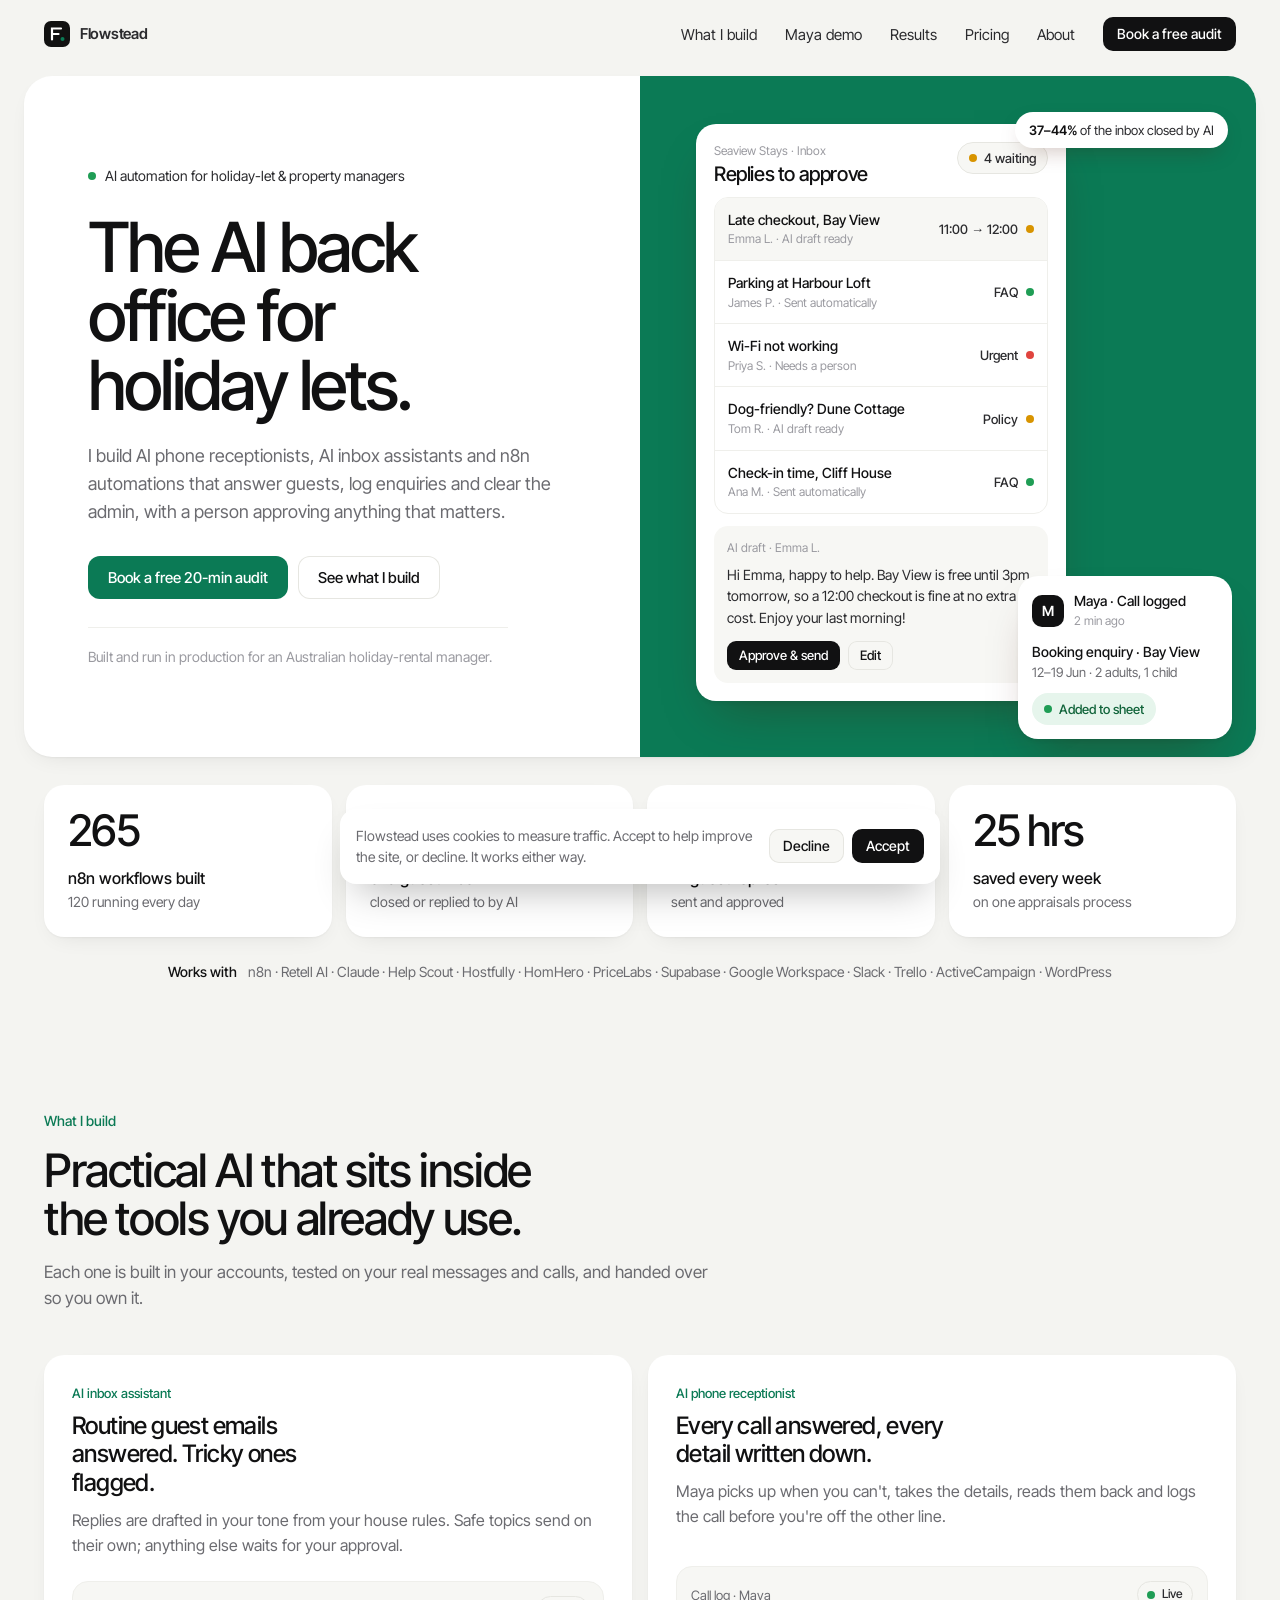
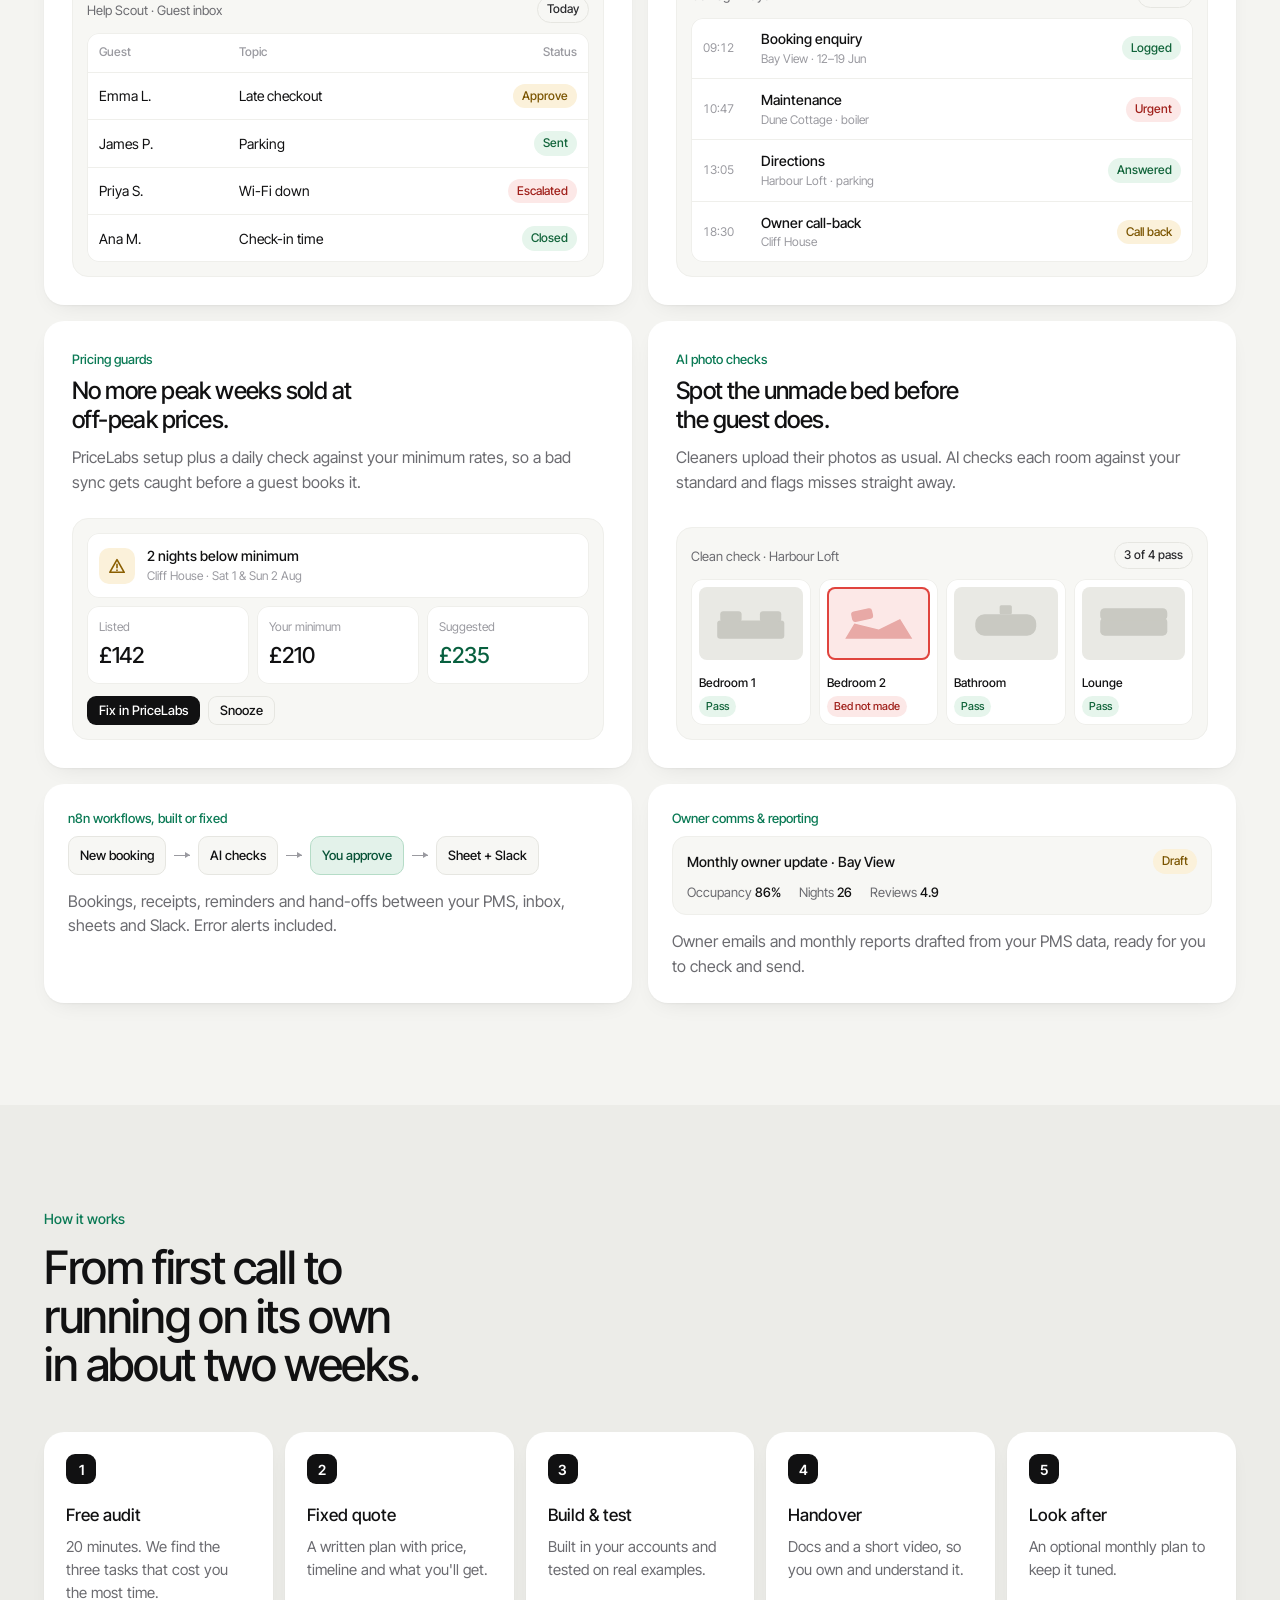
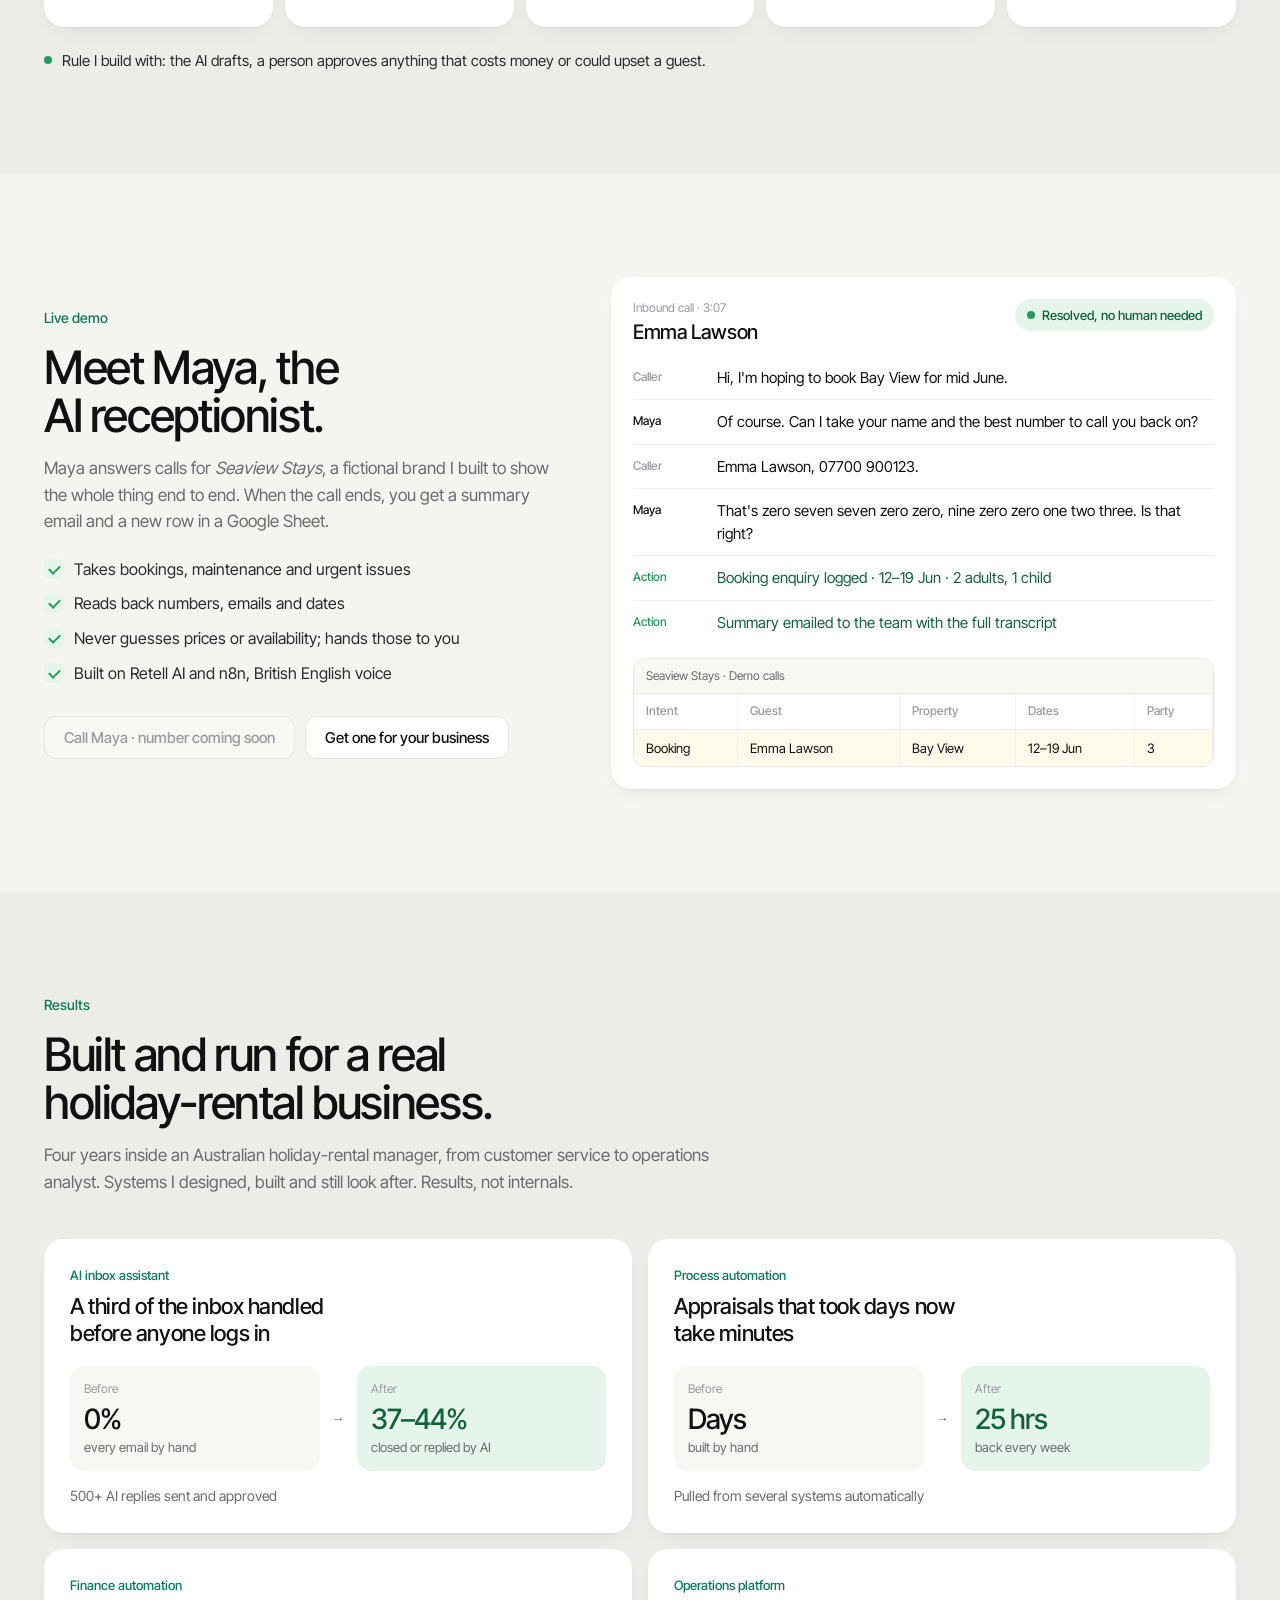
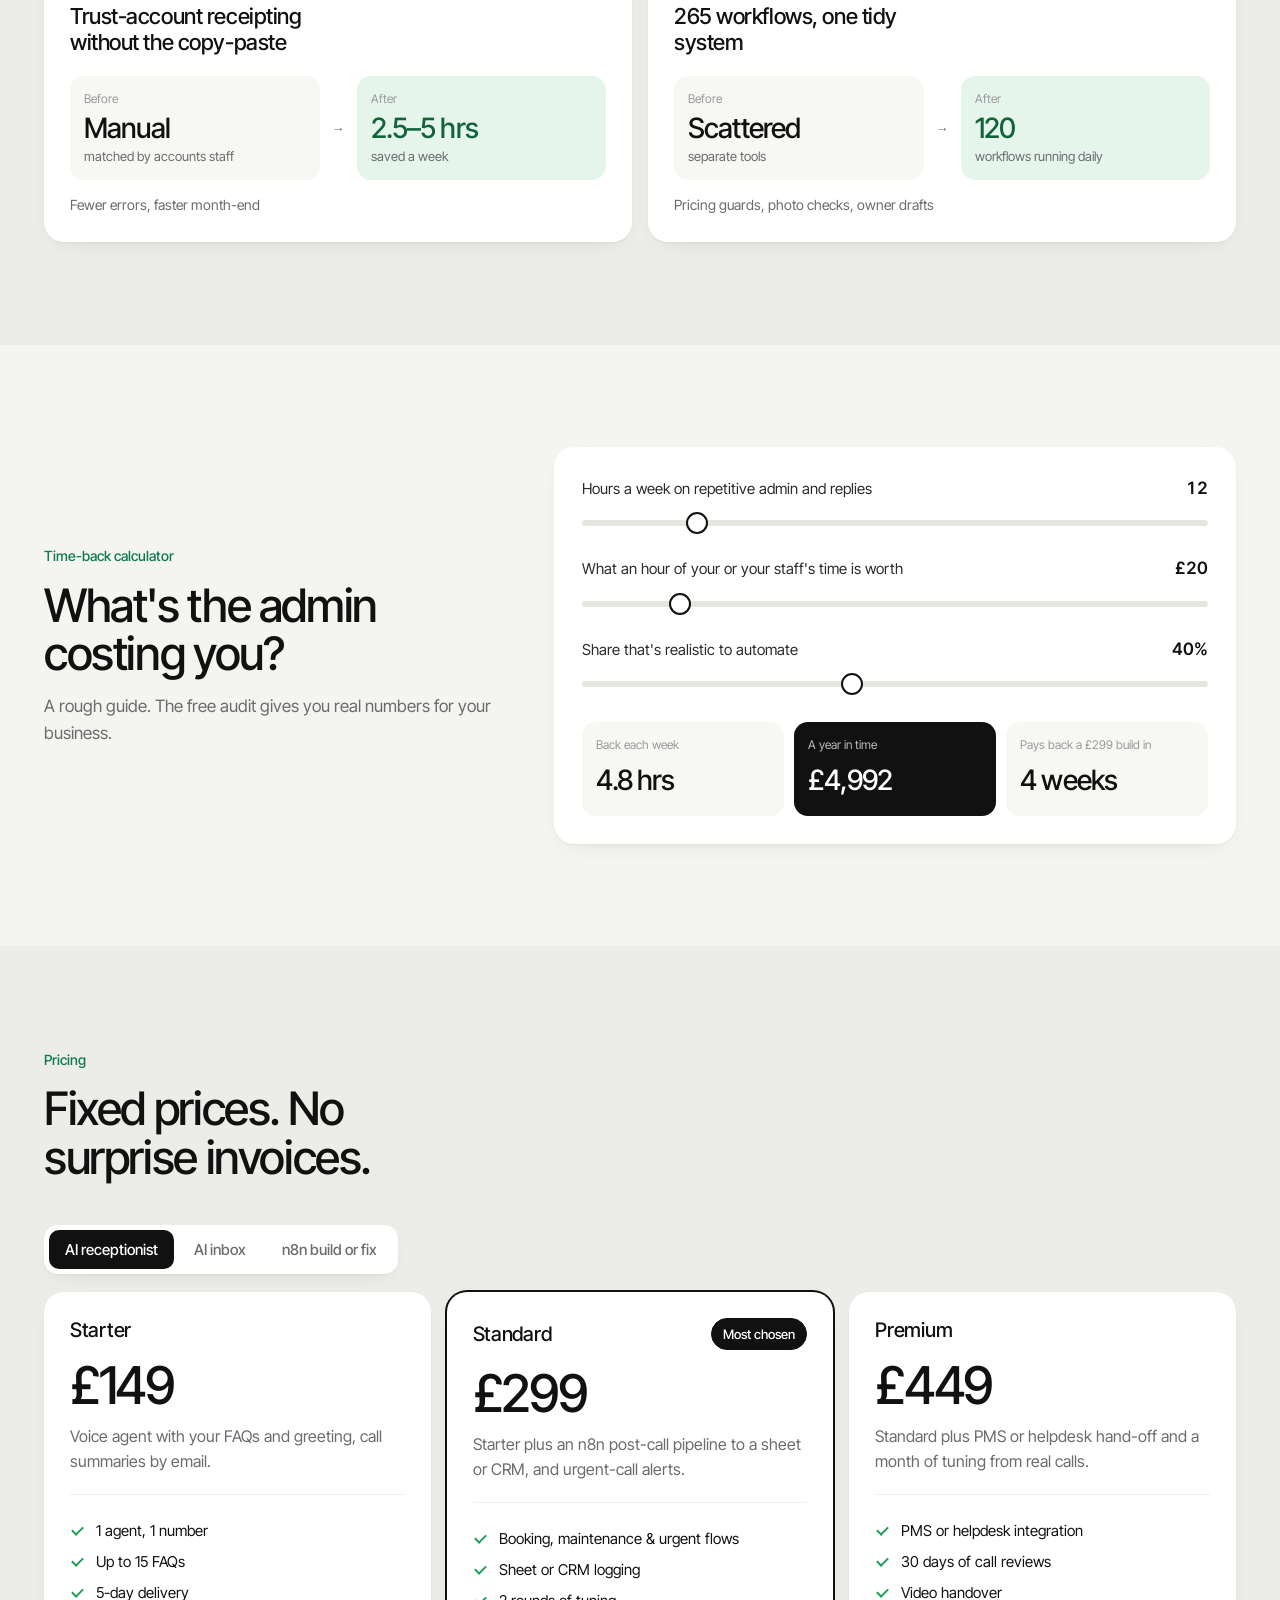
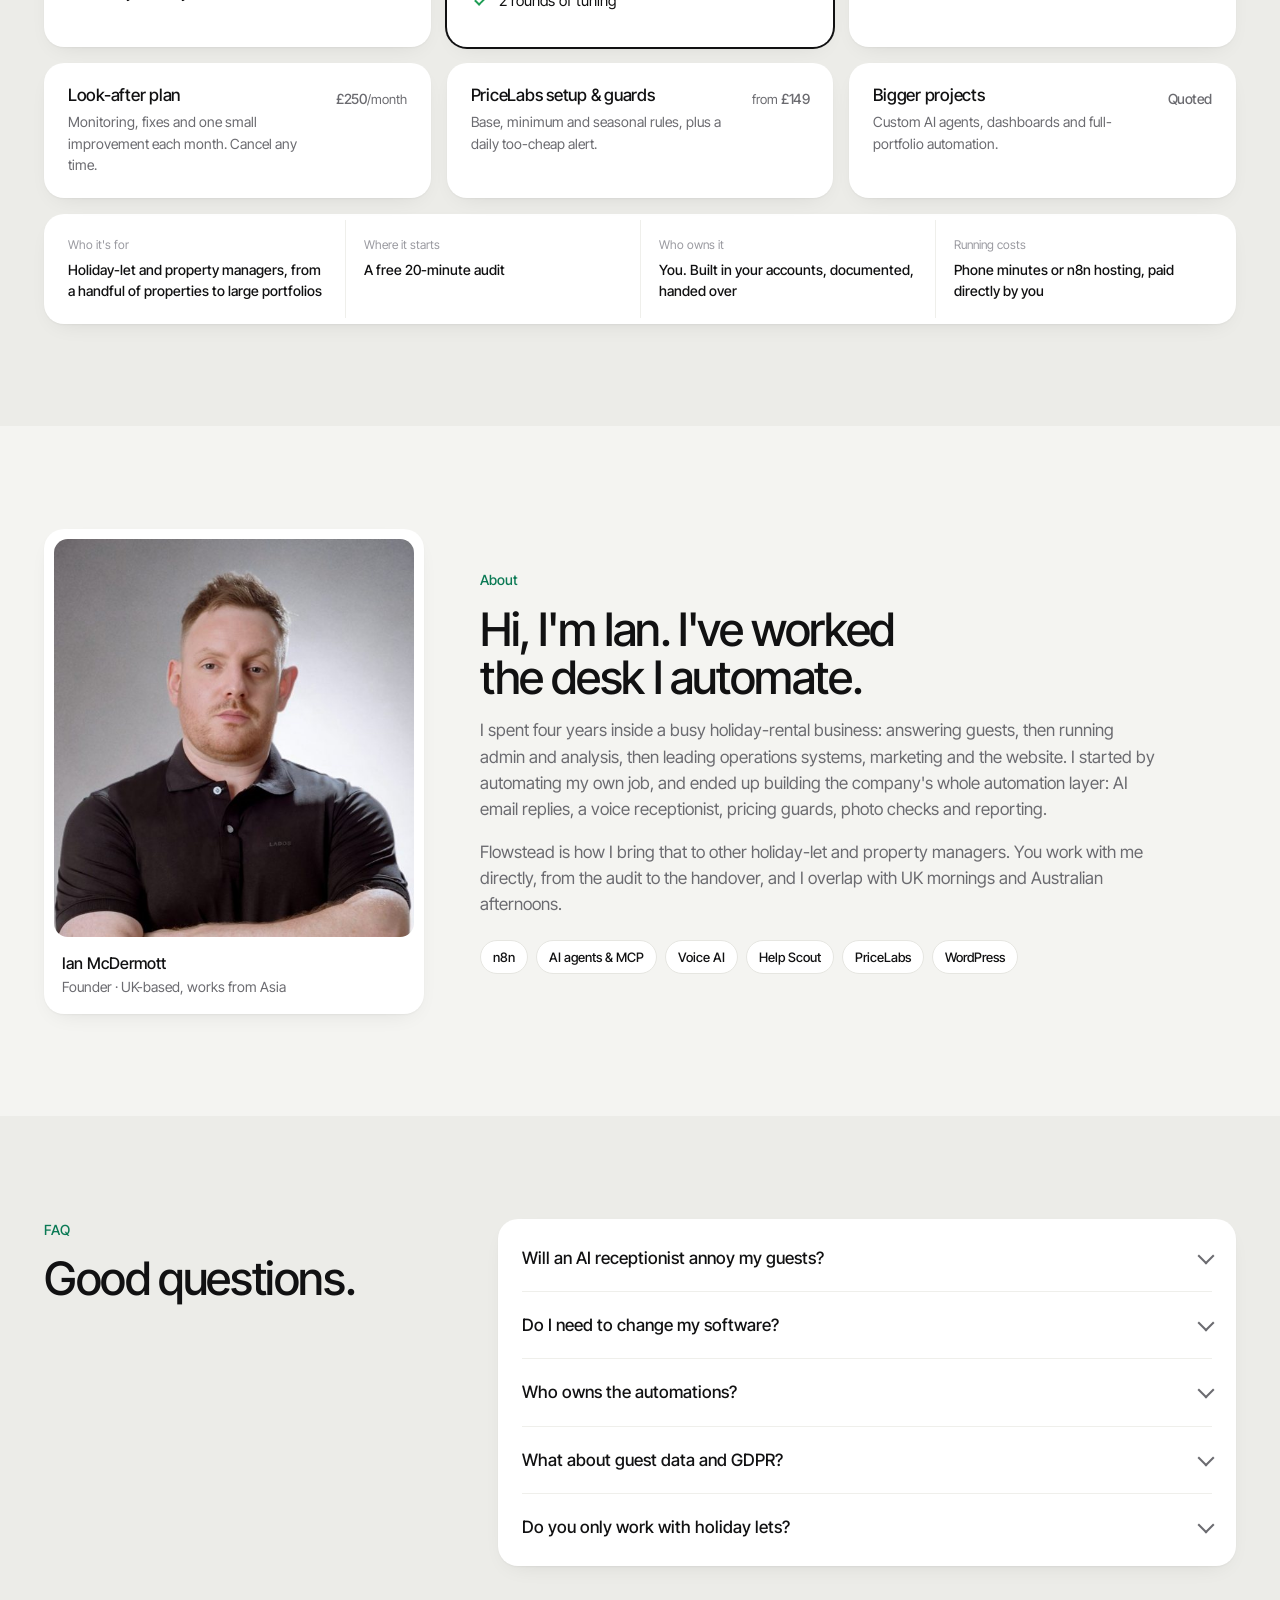
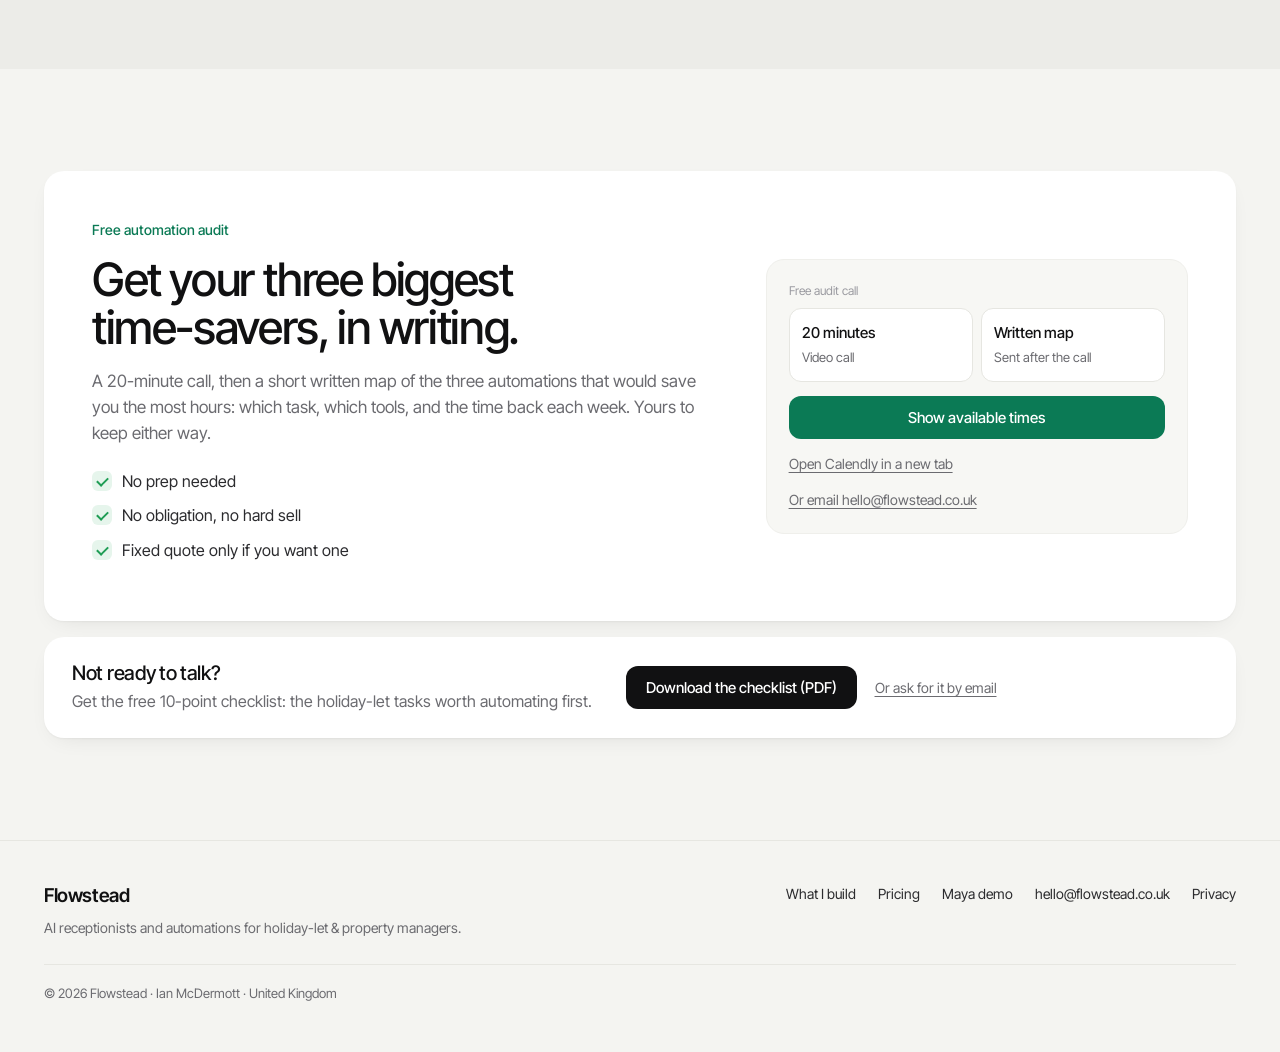
==== commit 31de41bb: "Add privacy page, crawl files, and checklist download CTA. Replace the broken checklist form with a " ====
--- a/index.html
+++ b/index.html
@@ -28,7 +28,7 @@
 <meta name="theme-color" content="#F4F4F1">
 <link rel="preload" href="fonts/InterTight.woff2" as="font" type="font/woff2" crossorigin>
 <script type="application/ld+json">
-{"@context":"https://schema.org","@type":"ProfessionalService","name":"Flowstead","url":"https://flowstead.co.uk/","email":"hello@flowstead.co.uk","areaServed":["GB","AU","US","EU"],"founder":{"@type":"Person","name":"Ian McDermott"},"description":"AI receptionists, AI email assistants and n8n automations for holiday-let and property managers."}
+{"@context":"https://schema.org","@type":"ProfessionalService","name":"Flowstead","url":"https://flowstead.co.uk/","email":"hello@flowstead.co.uk","areaServed":["GB","AU","US","EU"],"founder":{"@type":"Person","name":"Ian McDermott"},"description":"AI receptionists, AI email assistants and n8n automations for holiday-let and property managers.","sameAs":["https://www.upwork.com/freelancers/~01cb15502ef4d3cd4f"],"hasOfferCatalog":{"@type":"OfferCatalog","name":"Flowstead fixed-price services","itemListElement":[{"@type":"Offer","name":"AI phone receptionist: Starter","price":"149","priceCurrency":"GBP","description":"Voice agent with your FAQs and greeting, call summaries by email."},{"@type":"Offer","name":"AI phone receptionist: Standard","price":"299","priceCurrency":"GBP","description":"Starter plus an n8n post-call pipeline to a sheet or CRM, and urgent-call alerts."},{"@type":"Offer","name":"AI phone receptionist: Premium","price":"449","priceCurrency":"GBP","description":"Standard plus PMS or helpdesk hand-off and a month of tuning from real calls."},{"@type":"Offer","name":"AI inbox assistant: Starter","price":"149","priceCurrency":"GBP","description":"AI drafts replies to your top 10 guest questions for you to approve."},{"@type":"Offer","name":"AI inbox assistant: Standard","price":"299","priceCurrency":"GBP","description":"Auto-send for safe topics, auto-close, and hand-off to a person with context."},{"@type":"Offer","name":"AI inbox assistant: Premium","price":"449","priceCurrency":"GBP","description":"Standard plus booking data from your PMS, so replies know the stay."},{"@type":"Offer","name":"n8n workflow: Fix","price":"99","priceCurrency":"GBP","description":"Diagnose and fix one broken n8n workflow, with notes on what went wrong."},{"@type":"Offer","name":"n8n workflow: Build","price":"199","priceCurrency":"GBP","description":"One new workflow, up to 3 apps, tested and documented."},{"@type":"Offer","name":"n8n workflow: System","price":"349","priceCurrency":"GBP","description":"A small connected system of up to 3 workflows, with monitoring."},{"@type":"Offer","name":"Look-after plan","price":"250","priceCurrency":"GBP","description":"Monitoring, fixes and one small improvement each month. Cancel any time.","priceSpecification":{"@type":"UnitPriceSpecification","price":"250","priceCurrency":"GBP","unitText":"MONTH"}},{"@type":"Offer","name":"Free automation audit","price":"0","priceCurrency":"GBP","description":"A 20-minute call, then a short written map of the three automations that would save you the most hours."}]}}
 </script>
 <!-- Google Consent Mode v2: denied until the visitor accepts (kept from the current site) -->
 <script>
@@ -440,14 +440,11 @@
 
     <div class="magnet card">
       <div><h3>Not ready to talk?</h3><p>Get the free 10-point checklist: the holiday-let tasks worth automating first.</p></div>
-      <!-- Posts to Ian's OWN n8n (placeholder webhook, workflow not built yet). Never point this at an employer's instance. -->
-      <form id="checklist-form" action="https://flowstead.app.n8n.cloud/webhook/flowstead-checklist" method="POST">
-        <label class="sr" for="cl-email">Email address</label>
-        <input id="cl-email" type="email" name="email" placeholder="you@yourbusiness.co.uk" autocomplete="email" required>
-        <input type="text" name="company_website" class="hp" tabindex="-1" autocomplete="off" aria-hidden="true">
-        <button class="btn btn-dark" type="submit">Send me the checklist</button>
-        <p class="form-msg" id="cl-msg" role="status"></p>
-      </form>
+      <!-- Checklist email signup paused until the n8n workflow is built; direct download instead. -->
+      <div class="magnet-cta">
+        <a class="btn btn-dark" id="cl-download" href="checklist.pdf" download>Download the checklist (PDF)</a>
+        <a class="link" href="mailto:hello@flowstead.co.uk?subject=Checklist">Or ask for it by email</a>
+      </div>
     </div>
   </div>
 </section>
@@ -457,7 +454,7 @@
 <footer class="footer">
   <div class="wrap footer-row">
     <div><a class="logo" href="#top">Flowstead</a><p>AI receptionists and automations for holiday-let &amp; property managers.</p></div>
-    <ul><li><a href="#build">What I build</a></li><li><a href="#pricing">Pricing</a></li><li><a href="#maya">Maya demo</a></li><li><a href="mailto:hello@flowstead.co.uk">hello@flowstead.co.uk</a></li></ul>
+    <ul><li><a href="#build">What I build</a></li><li><a href="#pricing">Pricing</a></li><li><a href="#maya">Maya demo</a></li><li><a href="mailto:hello@flowstead.co.uk">hello@flowstead.co.uk</a></li><li><a href="privacy.html">Privacy</a></li></ul>
     <p class="copy">© 2026 Flowstead · Ian McDermott · United Kingdom</p>
   </div>
 </footer>
--- a/styles.css
+++ b/styles.css
@@ -297,6 +297,7 @@
 .magnet form{display:flex;flex-wrap:wrap;gap:10px}
 .magnet input[type=email]{flex:1;min-width:220px;font:16px var(--font);padding:13px 14px;border-radius:12px;border:1px solid var(--line);background:var(--soft);color:var(--ink)}
 .magnet input[type=email]:focus{outline:2px solid var(--accent);outline-offset:1px;background:#fff}
+.magnet-cta{display:flex;flex-wrap:wrap;align-items:center;gap:12px 18px}
 .form-msg{flex-basis:100%;font-size:14px;color:var(--muted);min-height:1em}
 .form-msg a{color:var(--accent-d)}
 
@@ -371,3 +372,17 @@
 .slot-facts li{background:var(--card);border:1px solid var(--line);border-radius:12px;padding:12px}
 .slot-facts b{display:block;font-weight:500;font-size:15px}
 .slot-facts span{font-size:13px;color:var(--muted)}
+
+/* Privacy / legal page */
+.legal-section{padding-top:clamp(32px,5vw,64px)}
+.legal{max-width:820px;margin:0 auto;padding:clamp(24px,5vw,56px)}
+.legal h1{font-size:clamp(30px,4vw,44px);line-height:1.1;letter-spacing:-.03em;margin:0}
+.legal h2{max-width:none;font-size:20px;letter-spacing:-.01em;margin:36px 0 10px}
+.legal p,.legal li{color:var(--ink-2);font-size:16px}
+.legal ul{padding-left:20px;margin:0}
+.legal li{margin:8px 0}
+.legal a:not(.link){color:var(--accent-d)}
+.legal .check{background:var(--amber-s);color:#7a5400;border-radius:6px;padding:1px 6px;font-size:14px}
+.legal-back{margin-top:36px}
+.legal p.kicker{color:var(--accent)}
+.legal p.sub{color:var(--muted);font-size:17px}
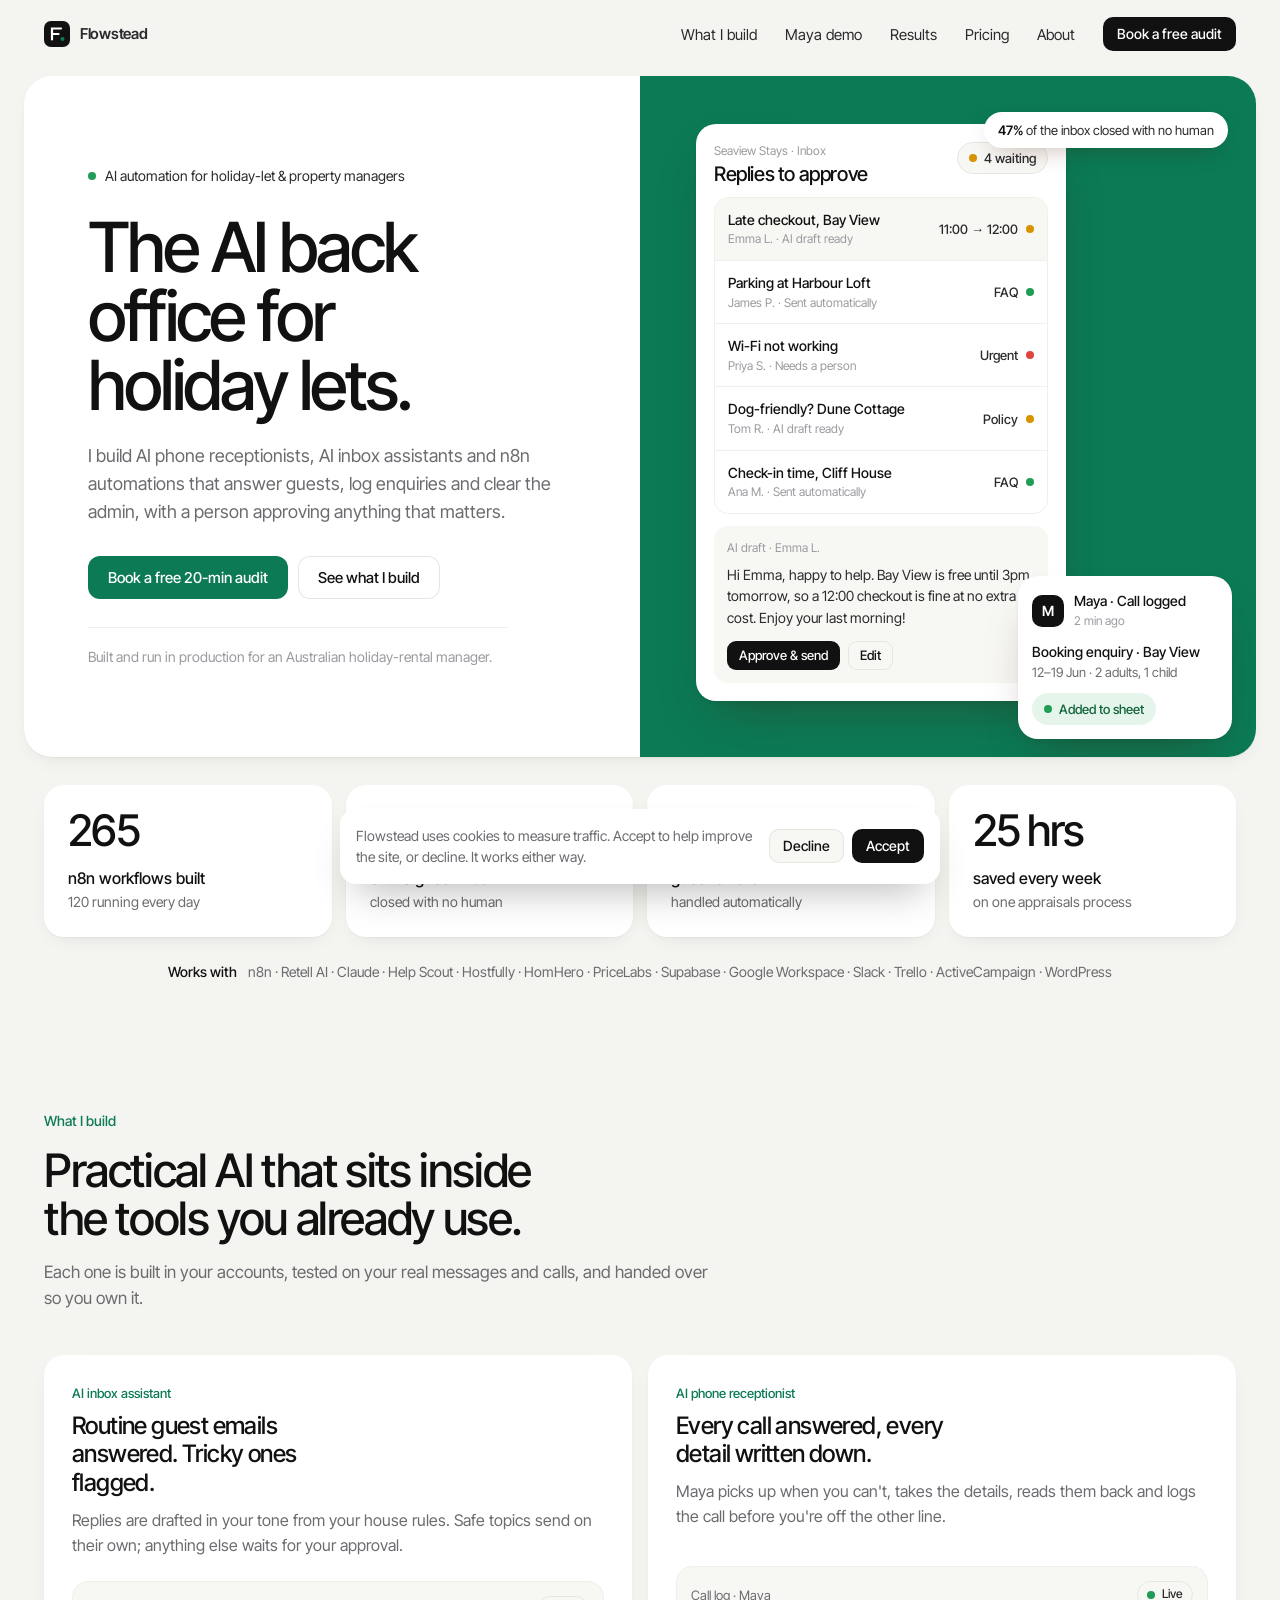
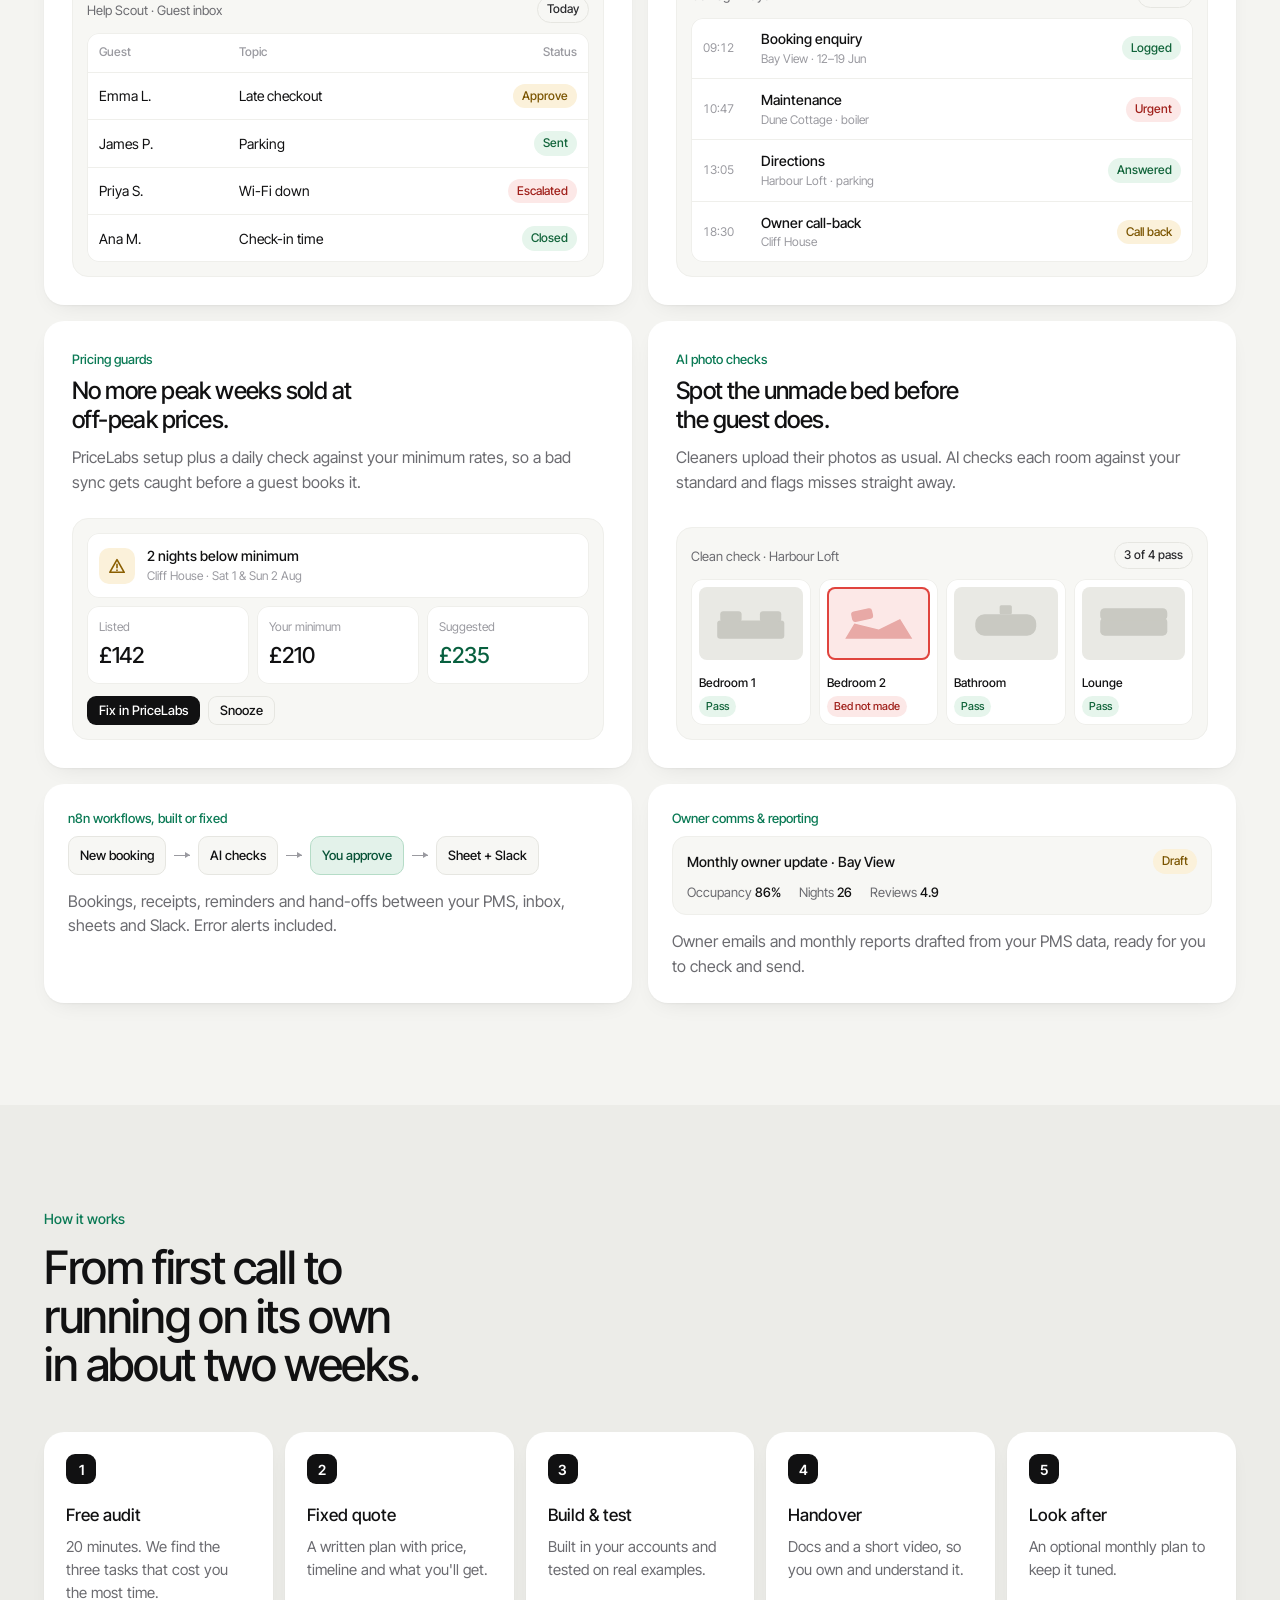
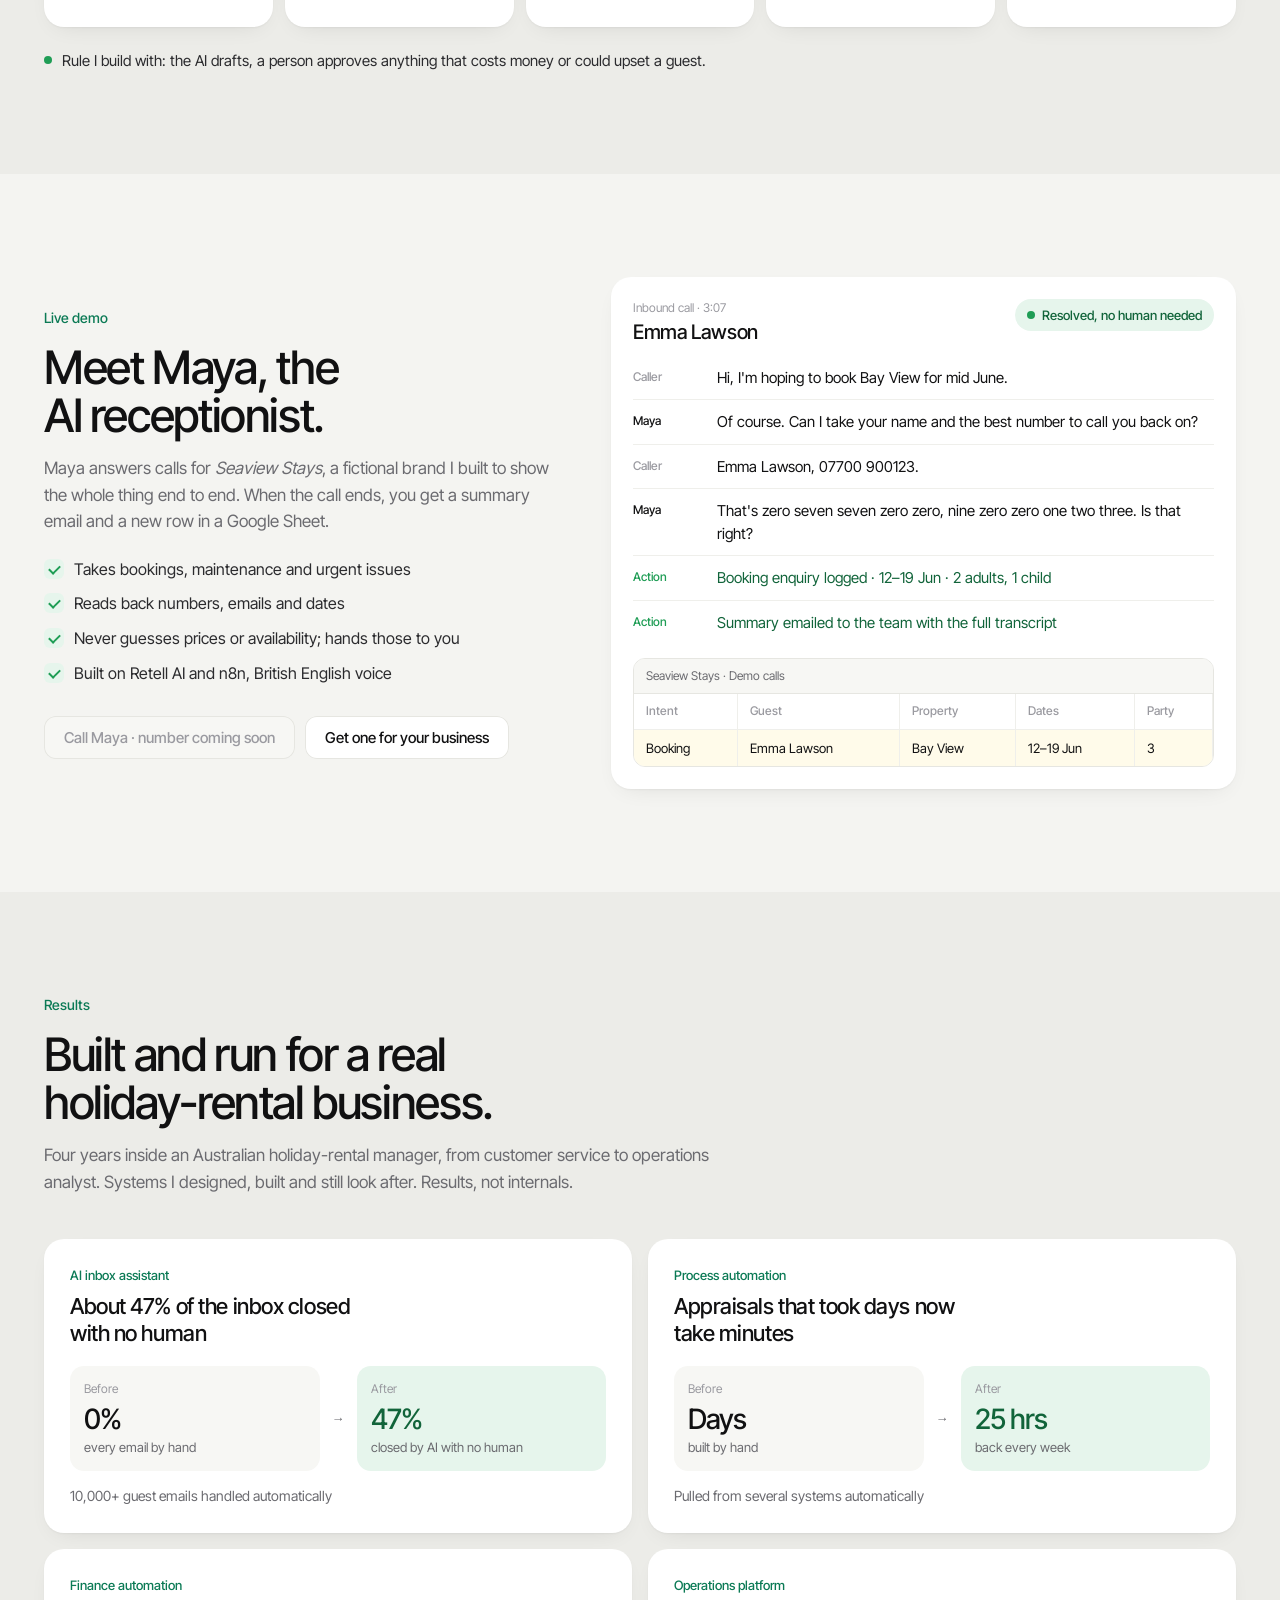
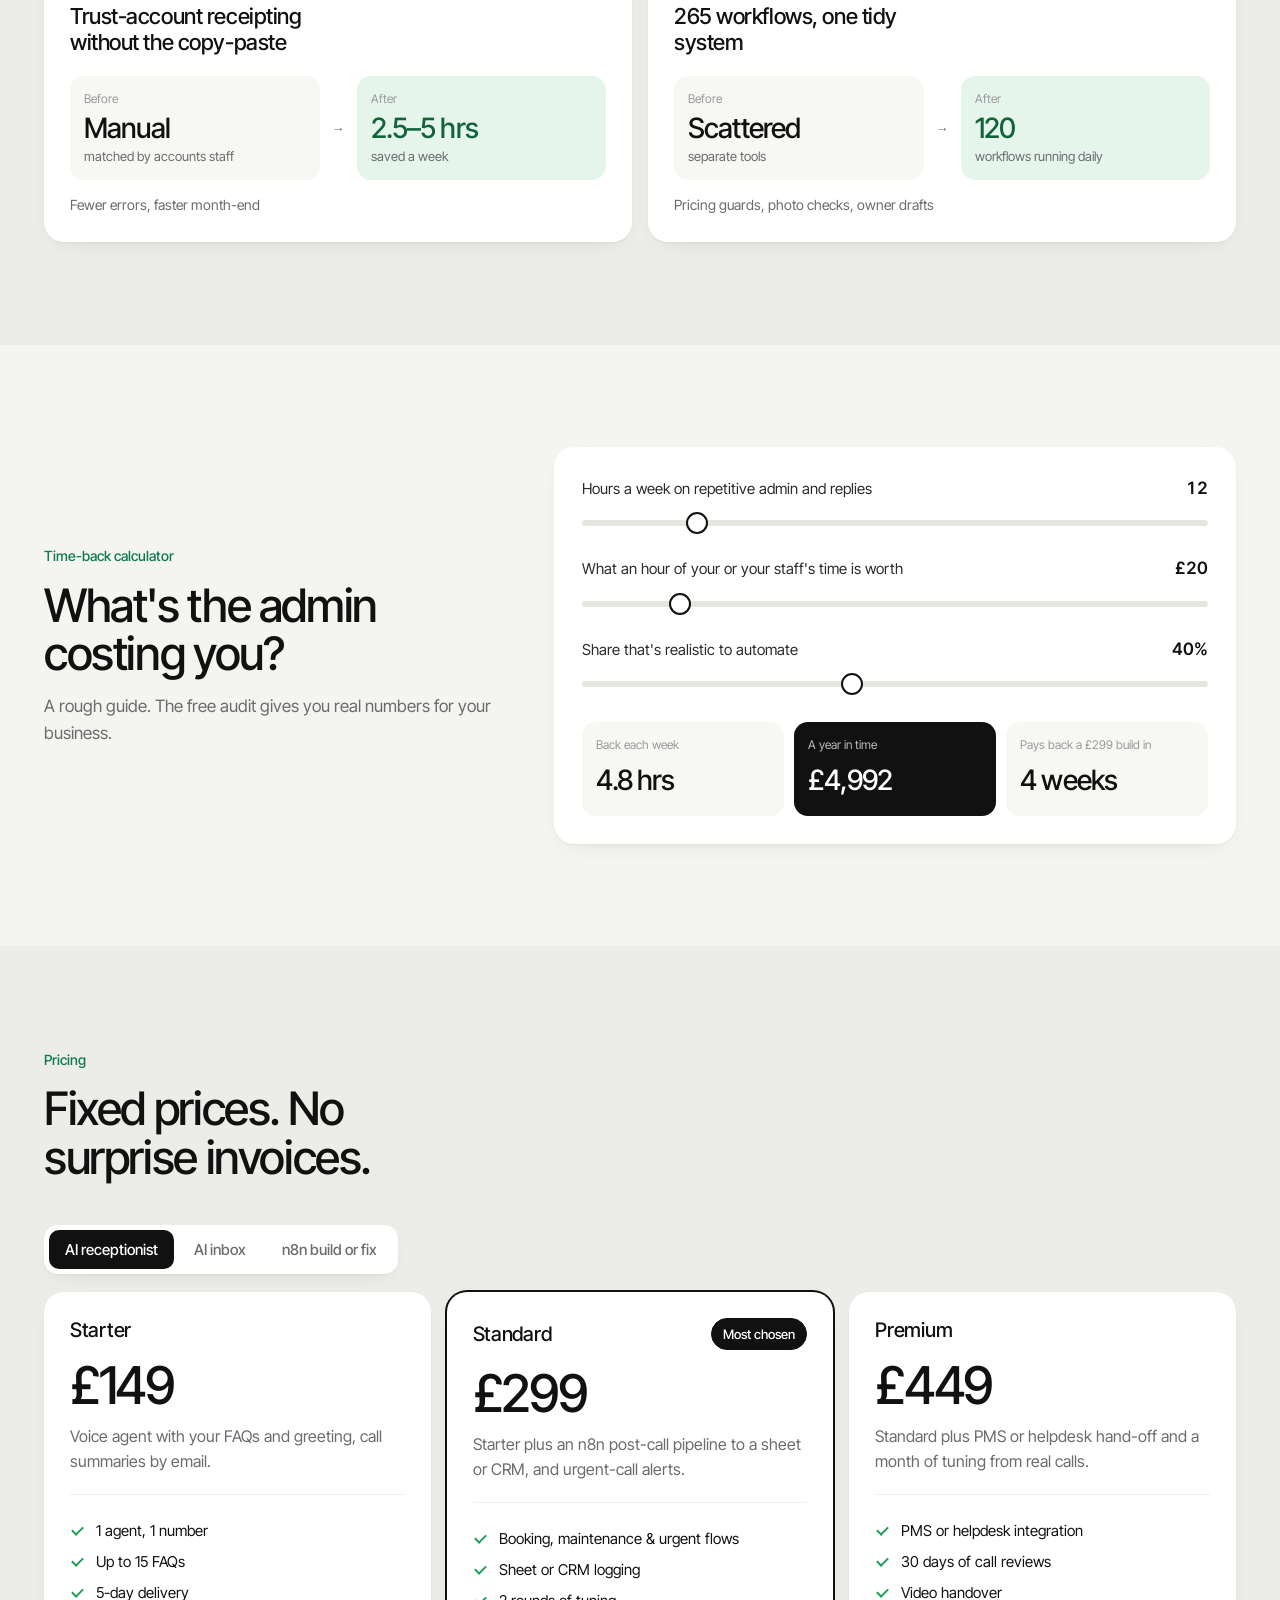
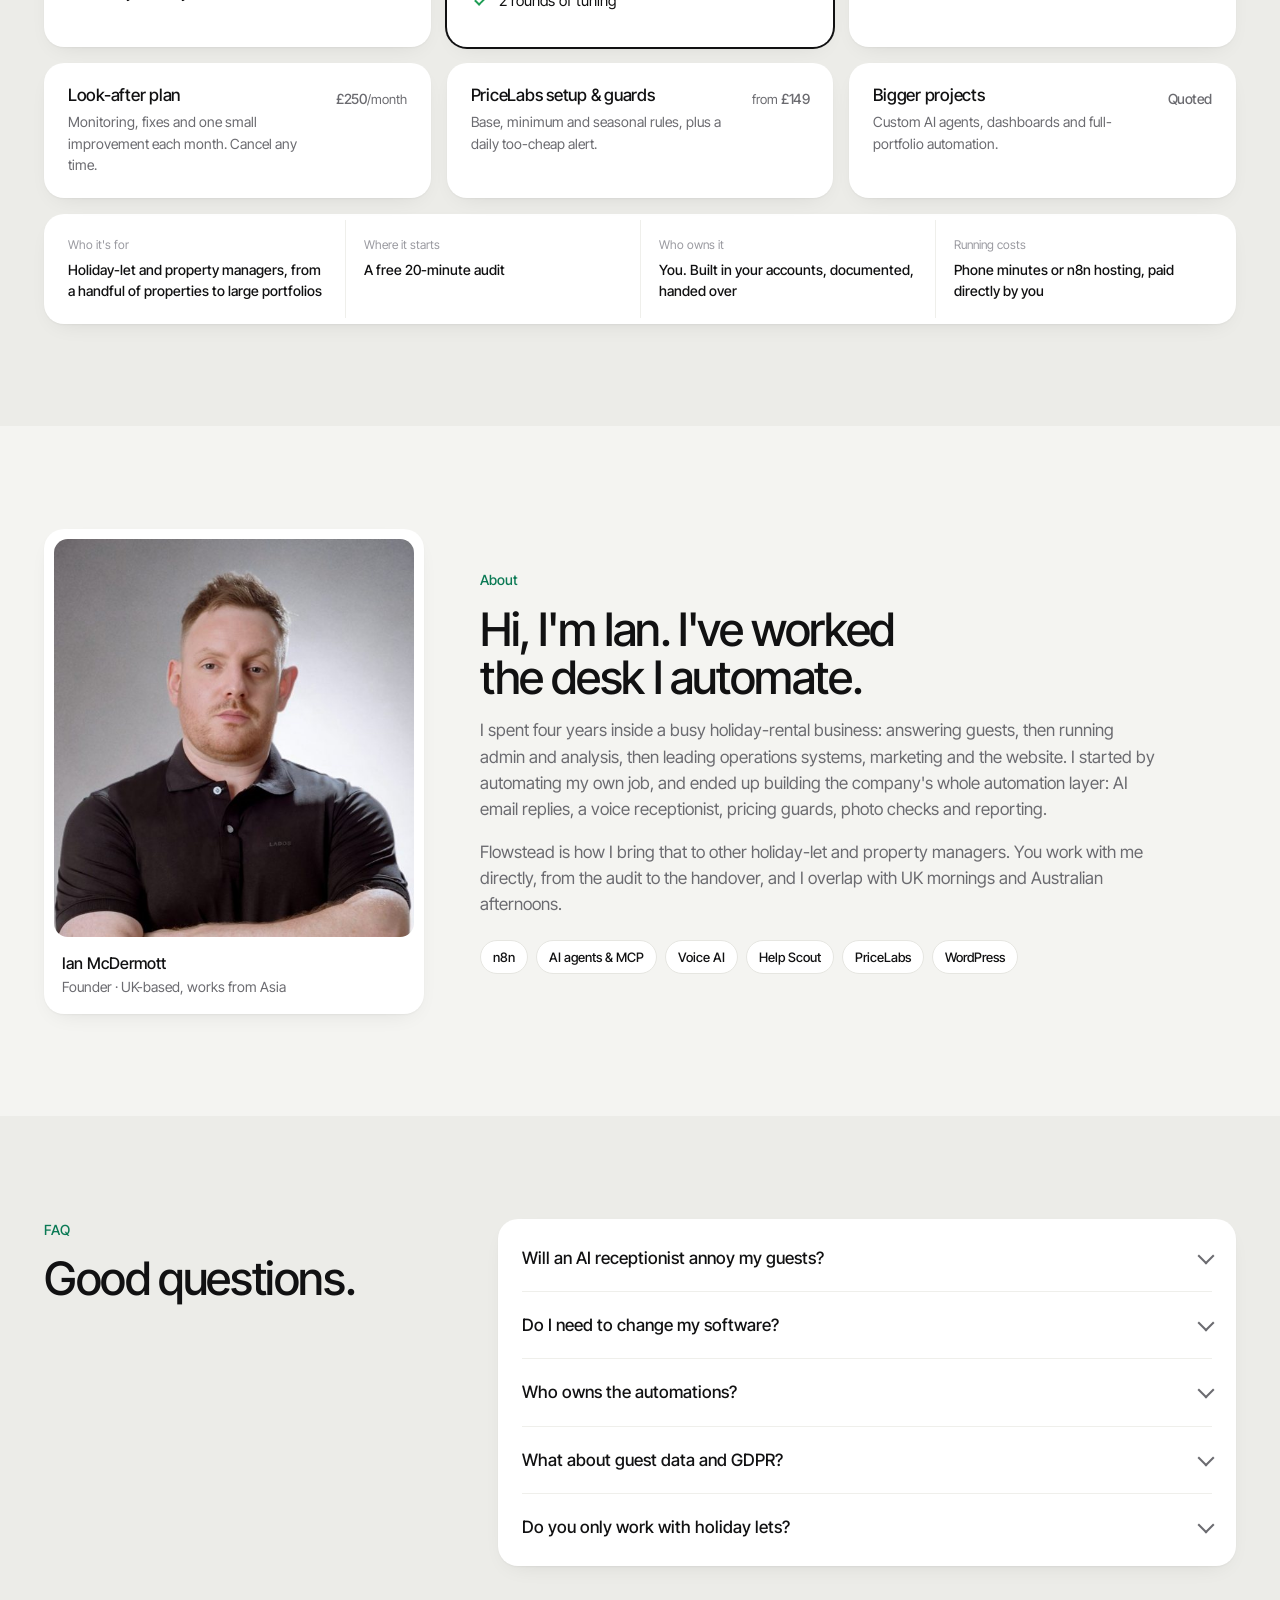
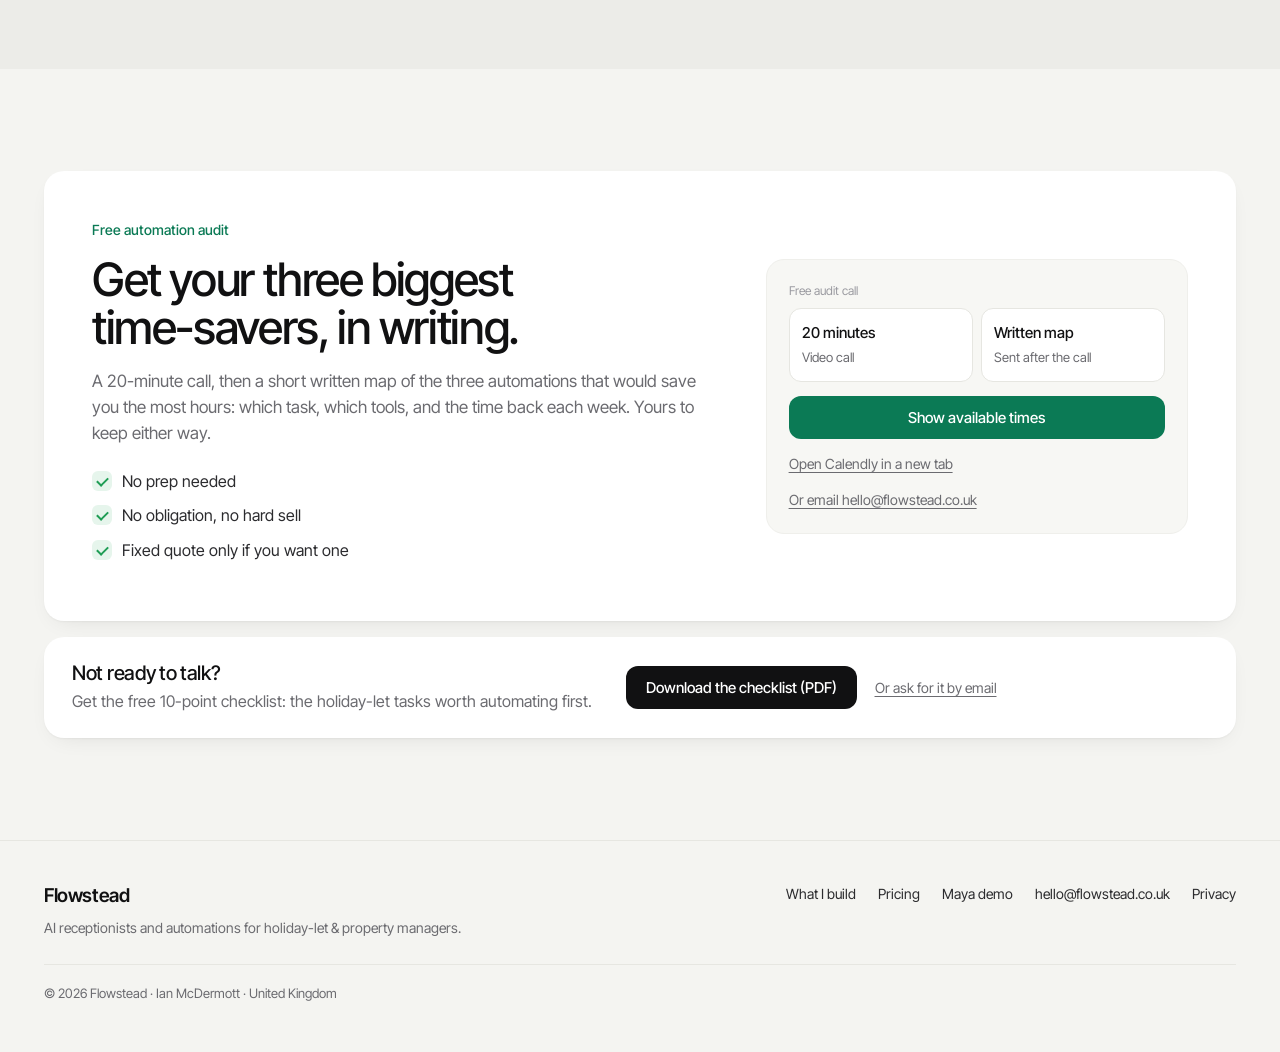
==== commit fa680c58: "Update headline figures to 47% and 10,000+ emails. Replace the old inbox percentage and the 500+ rep" ====
--- a/index.html
+++ b/index.html
@@ -106,7 +106,7 @@
         <p class="mini-sub">12–19 Jun · 2 adults, 1 child</p>
         <span class="chip chip-green"><span class="dot dot-green"></span>Added to sheet</span>
       </div>
-      <div class="pill-stat"><b>37–44%</b> of the inbox closed by AI</div>
+      <div class="pill-stat"><b>47%</b> of the inbox closed with no human</div>
     </div>
   </div>
 </section>
@@ -116,8 +116,8 @@
   <div class="wrap">
     <ul class="stat-grid">
       <li class="card"><b>265</b><span>n8n workflows built</span><small>120 running every day</small></li>
-      <li class="card"><b>37–44%</b><span>of a guest inbox</span><small>closed or replied to by AI</small></li>
-      <li class="card"><b>500+</b><span>AI guest replies</span><small>sent and approved</small></li>
+      <li class="card"><b>47%</b><span>of the guest inbox</span><small>closed with no human</small></li>
+      <li class="card"><b>10,000+</b><span>guest emails</span><small>handled automatically</small></li>
       <li class="card"><b>25 hrs</b><span>saved every week</span><small>on one appraisals process</small></li>
     </ul>
     <p class="tools"><span>Works with</span> n8n · Retell AI · Claude · Help Scout · Hostfully · HomHero · PriceLabs · Supabase · Google Workspace · Slack · Trello · ActiveCampaign · WordPress</p>
@@ -288,9 +288,9 @@
     <div class="case-grid">
       <article class="card case">
         <p class="tag-line">AI inbox assistant</p>
-        <h3>A third of the inbox handled before anyone logs in</h3>
-        <div class="ba"><div><small>Before</small><b>0%</b><span>every email by hand</span></div><span class="ba-arrow" aria-hidden="true">→</span><div><small>After</small><b>37–44%</b><span>closed or replied by AI</span></div></div>
-        <p class="case-foot">500+ AI replies sent and approved</p>
+        <h3>About 47% of the inbox closed with no human</h3>
+        <div class="ba"><div><small>Before</small><b>0%</b><span>every email by hand</span></div><span class="ba-arrow" aria-hidden="true">→</span><div><small>After</small><b>47%</b><span>closed by AI with no human</span></div></div>
+        <p class="case-foot">10,000+ guest emails handled automatically</p>
       </article>
       <article class="card case">
         <p class="tag-line">Process automation</p>
--- a/styles.css
+++ b/styles.css
@@ -382,7 +382,6 @@
 .legal ul{padding-left:20px;margin:0}
 .legal li{margin:8px 0}
 .legal a:not(.link){color:var(--accent-d)}
-.legal .check{background:var(--amber-s);color:#7a5400;border-radius:6px;padding:1px 6px;font-size:14px}
 .legal-back{margin-top:36px}
 .legal p.kicker{color:var(--accent)}
 .legal p.sub{color:var(--muted);font-size:17px}
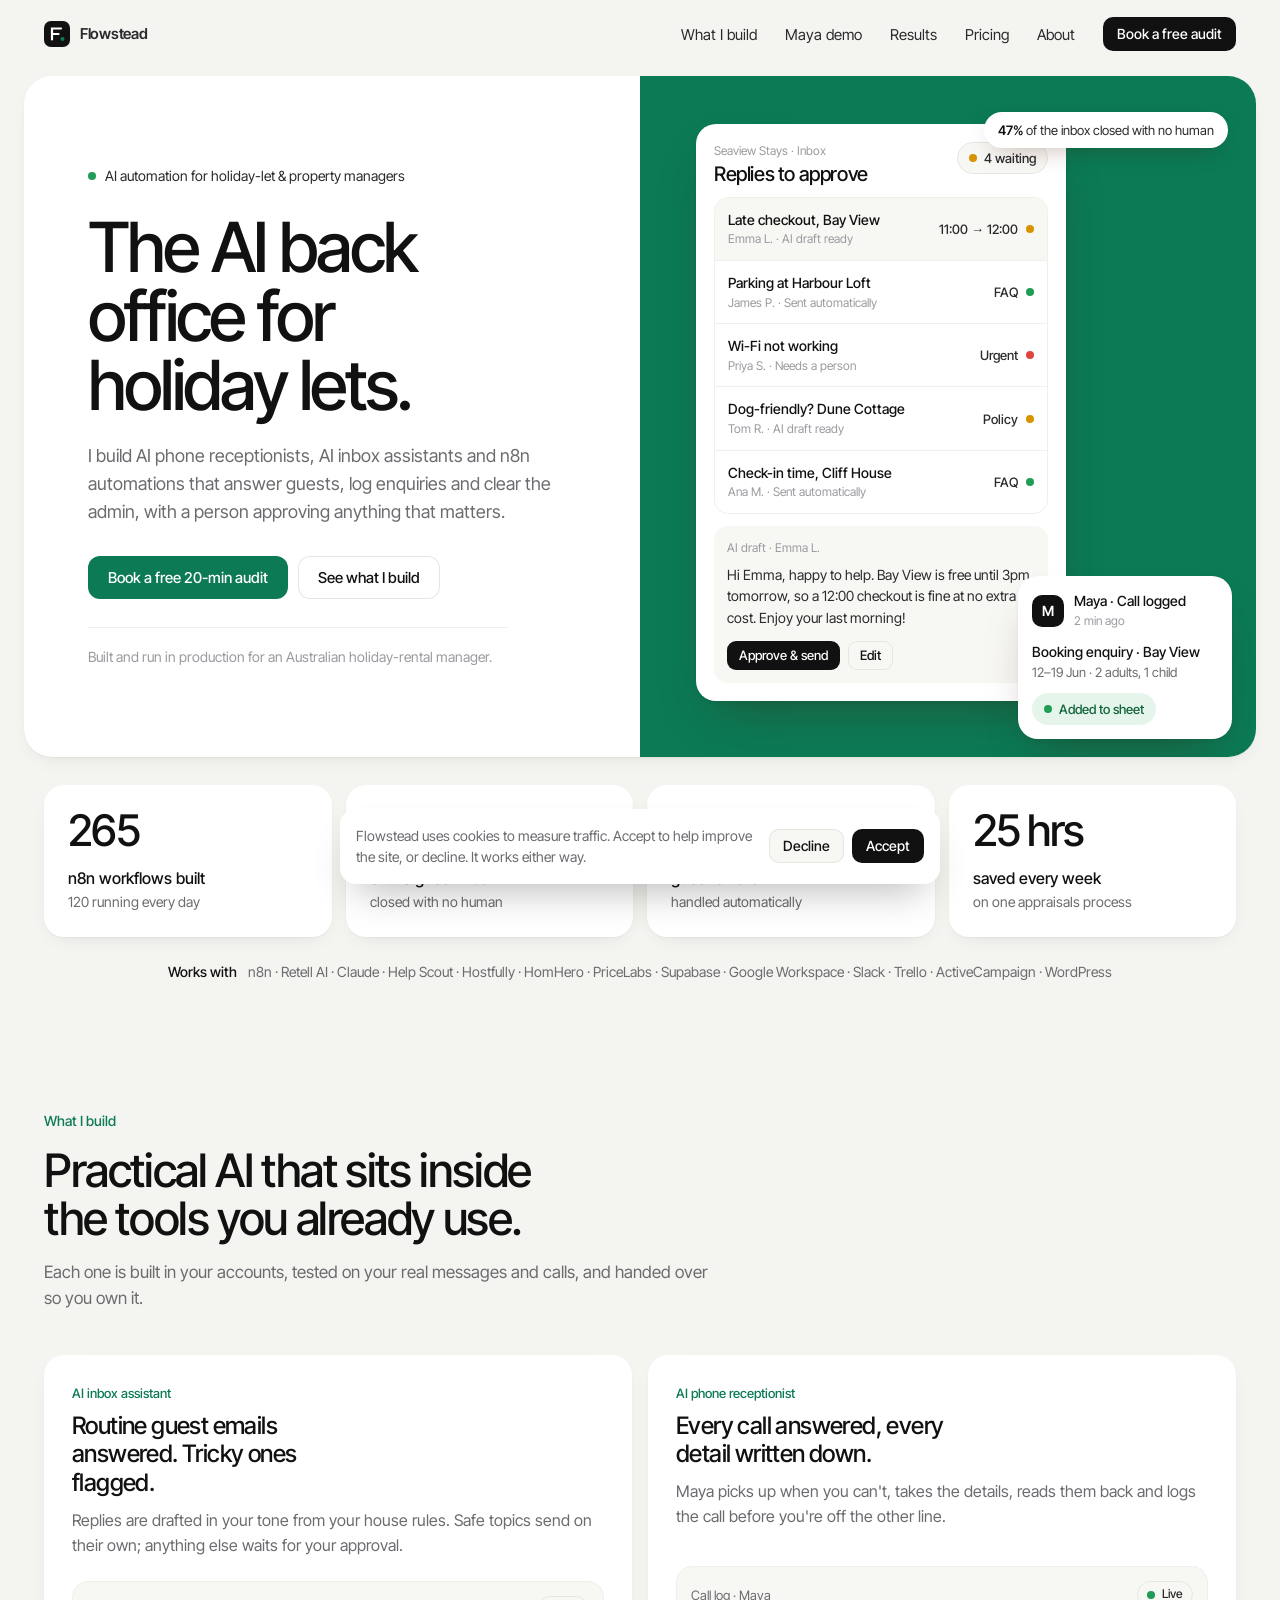
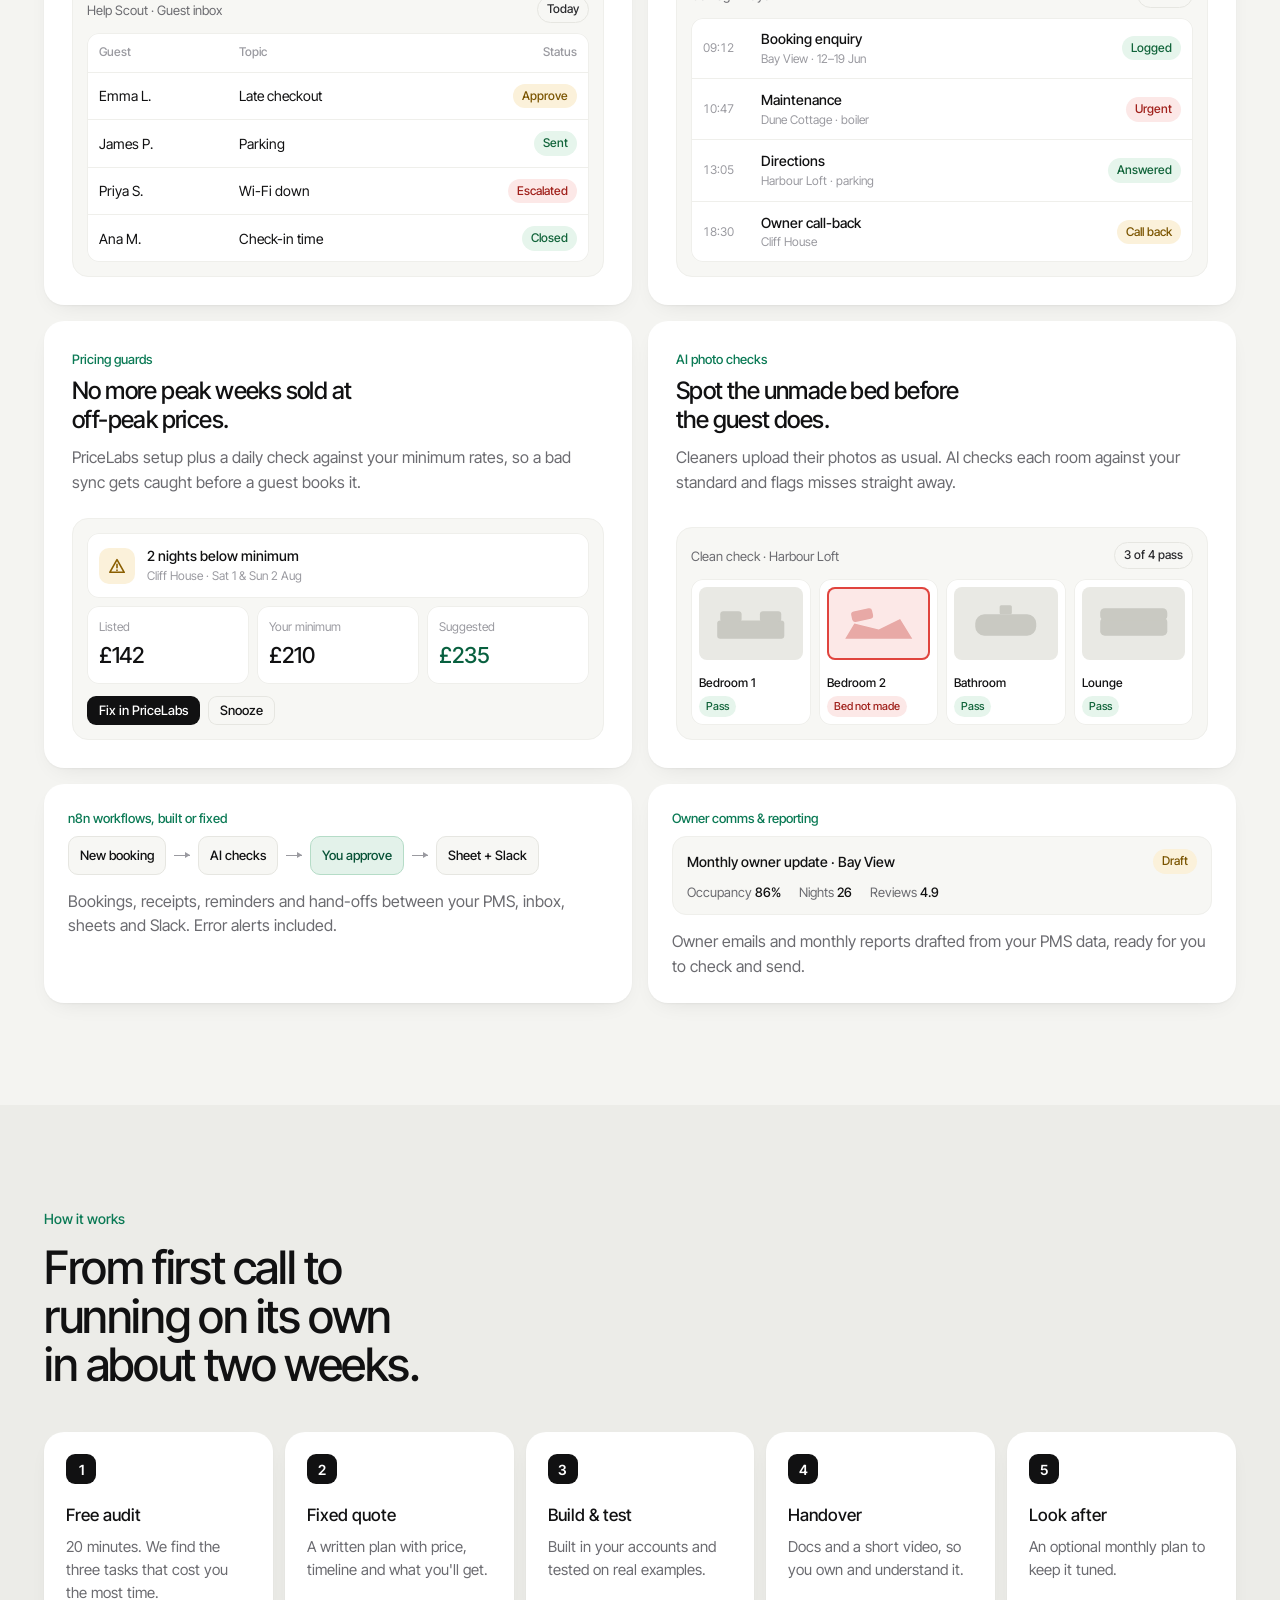
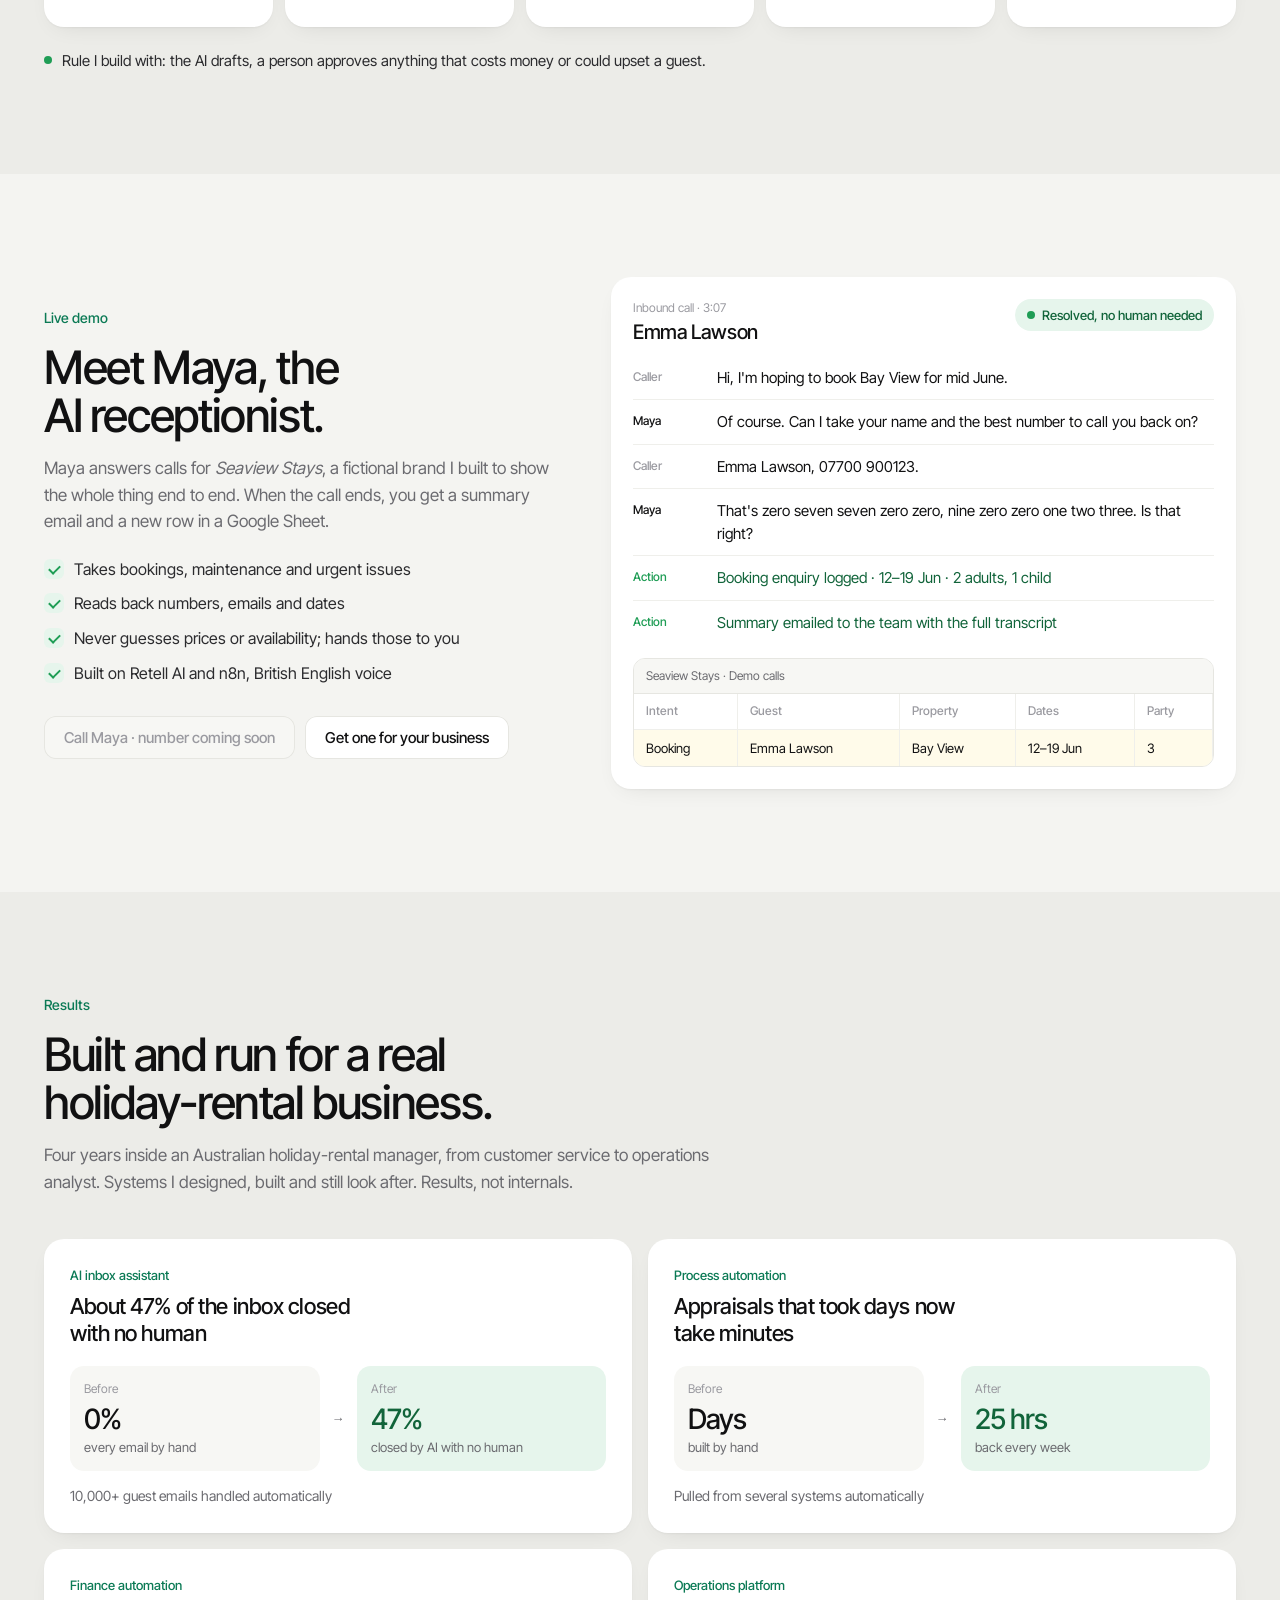
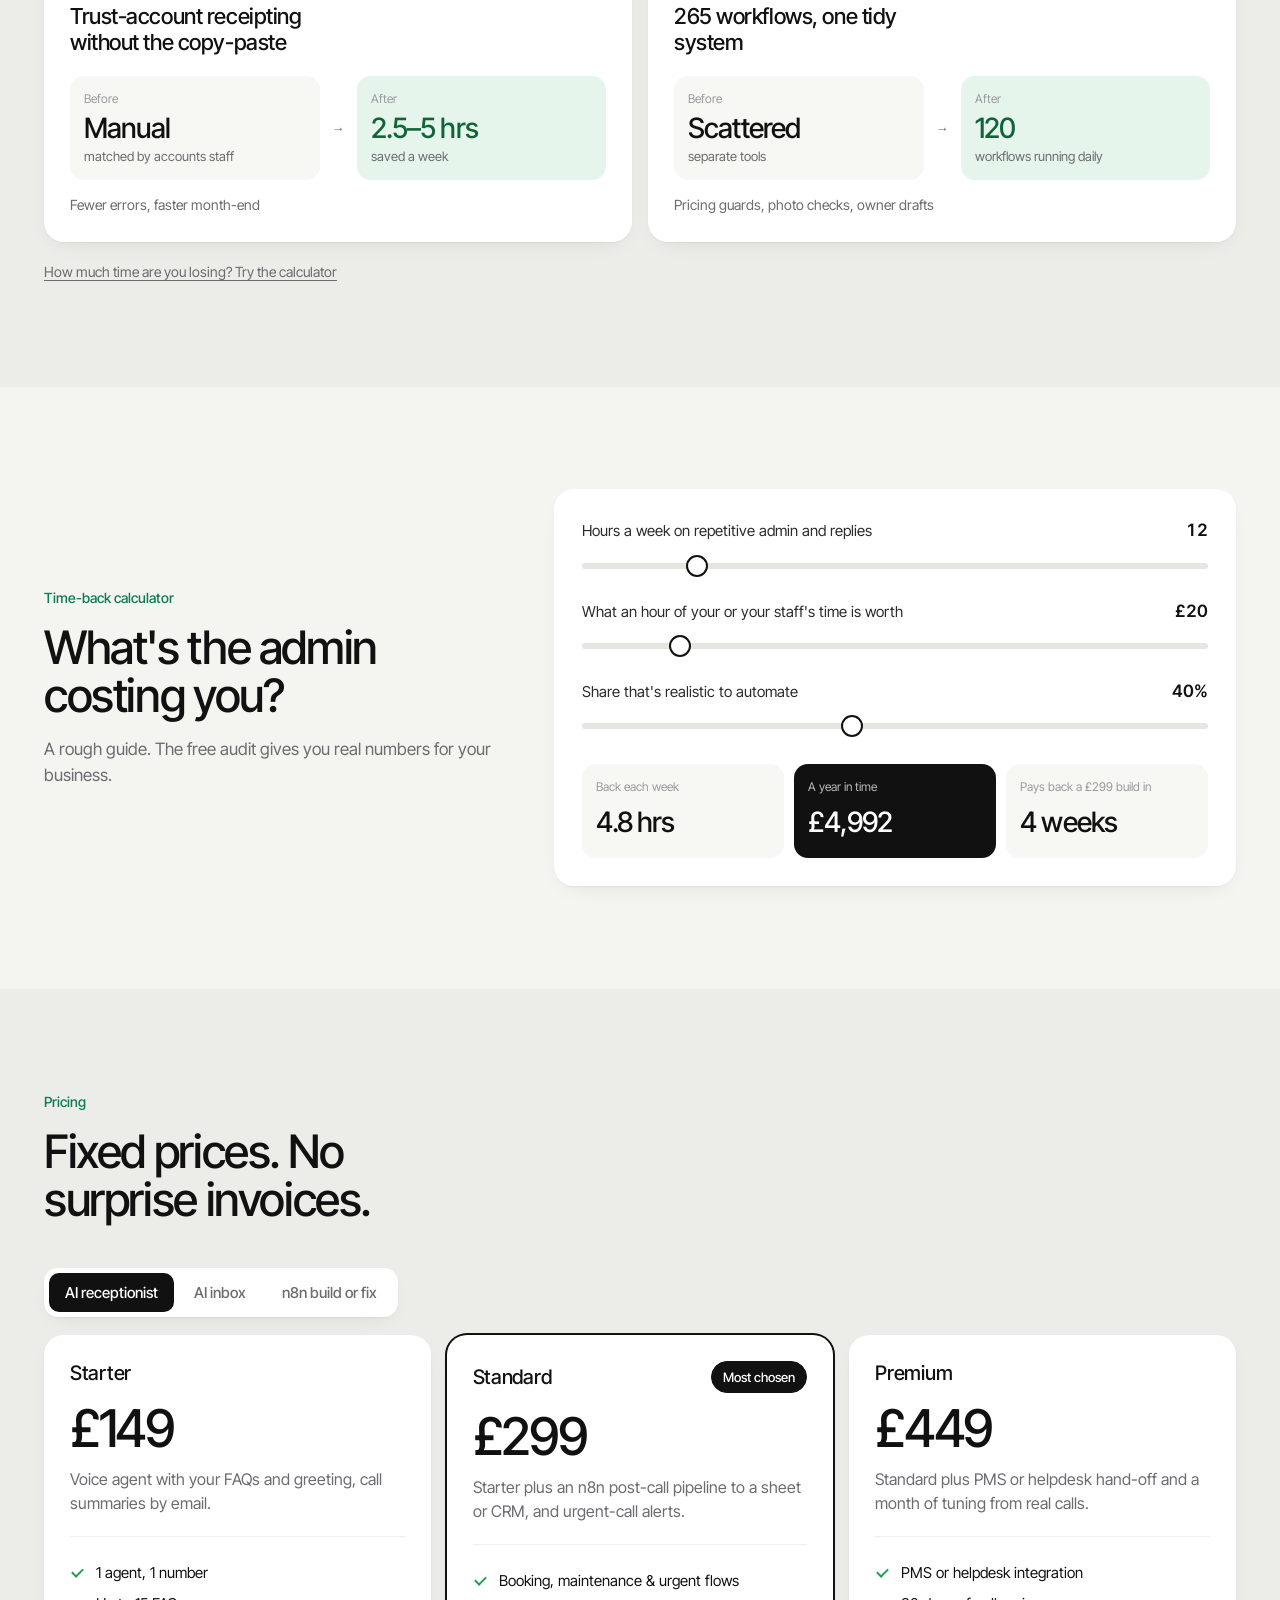
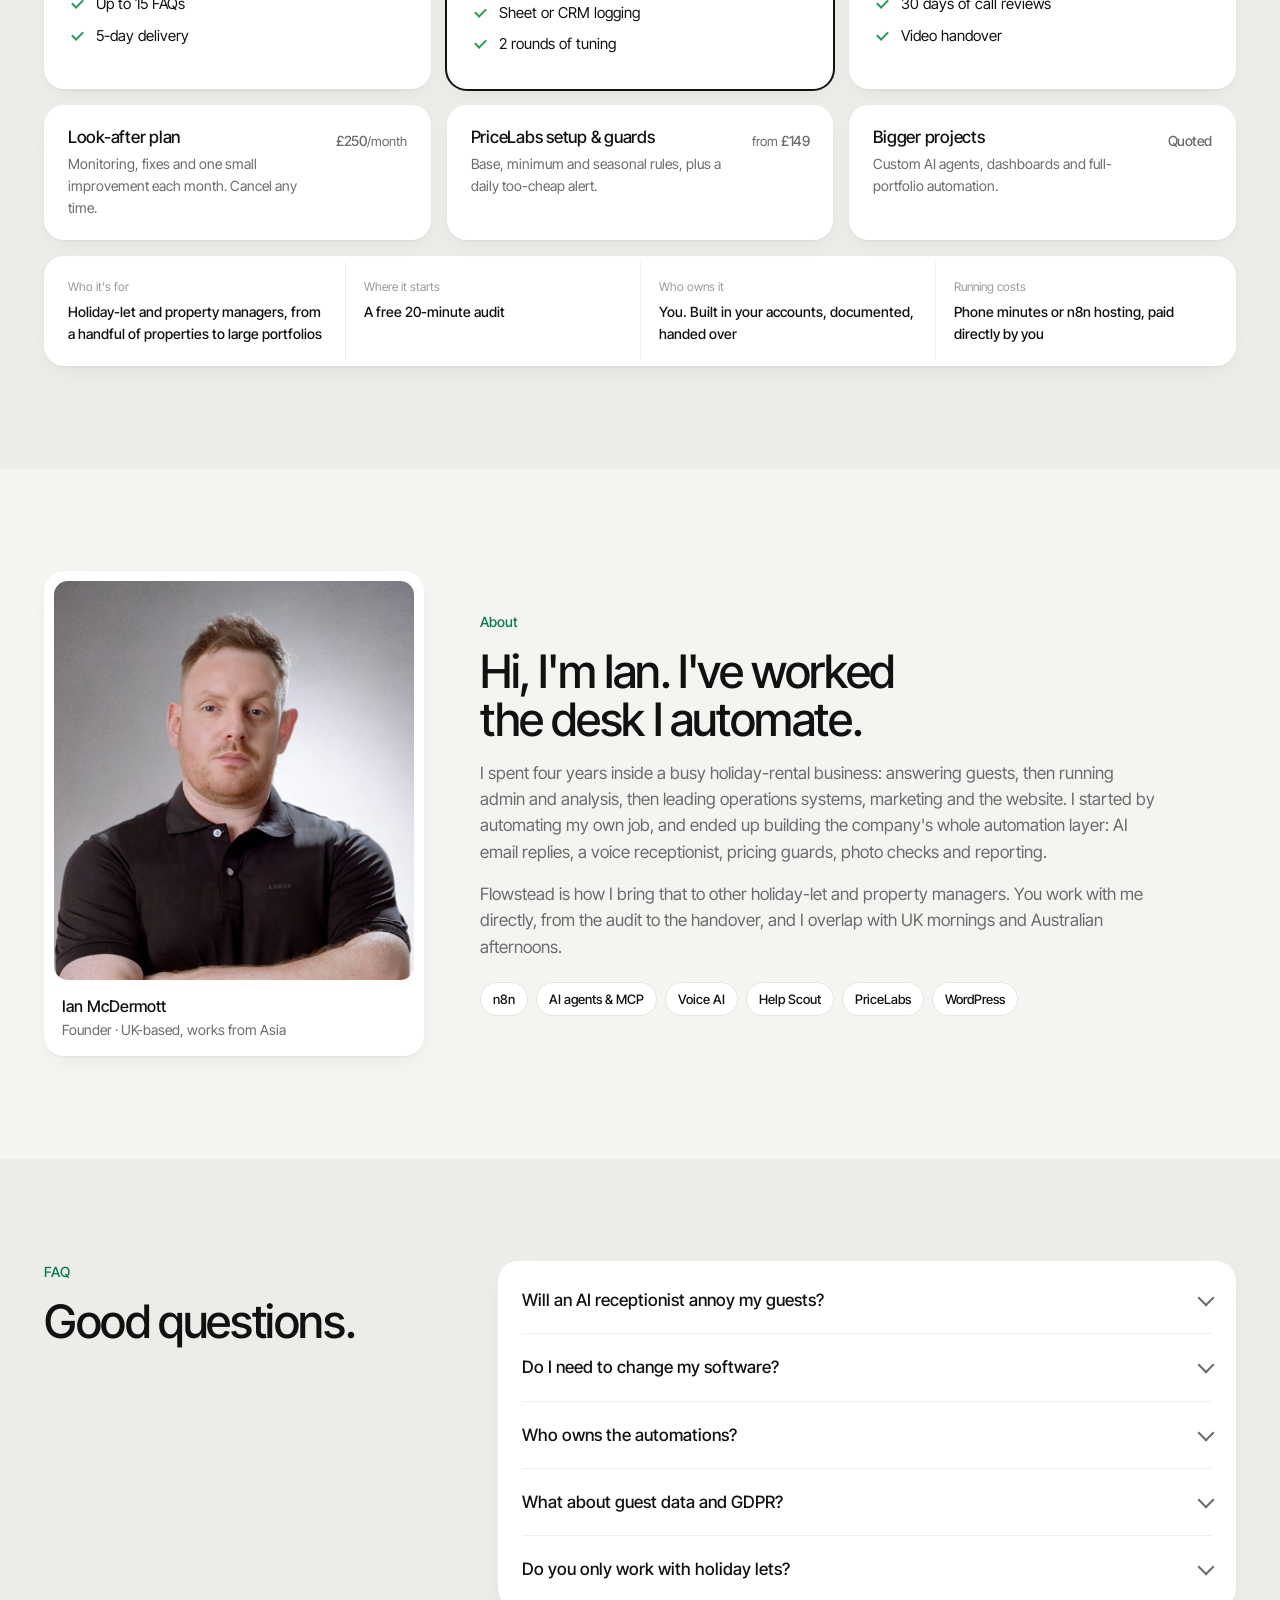
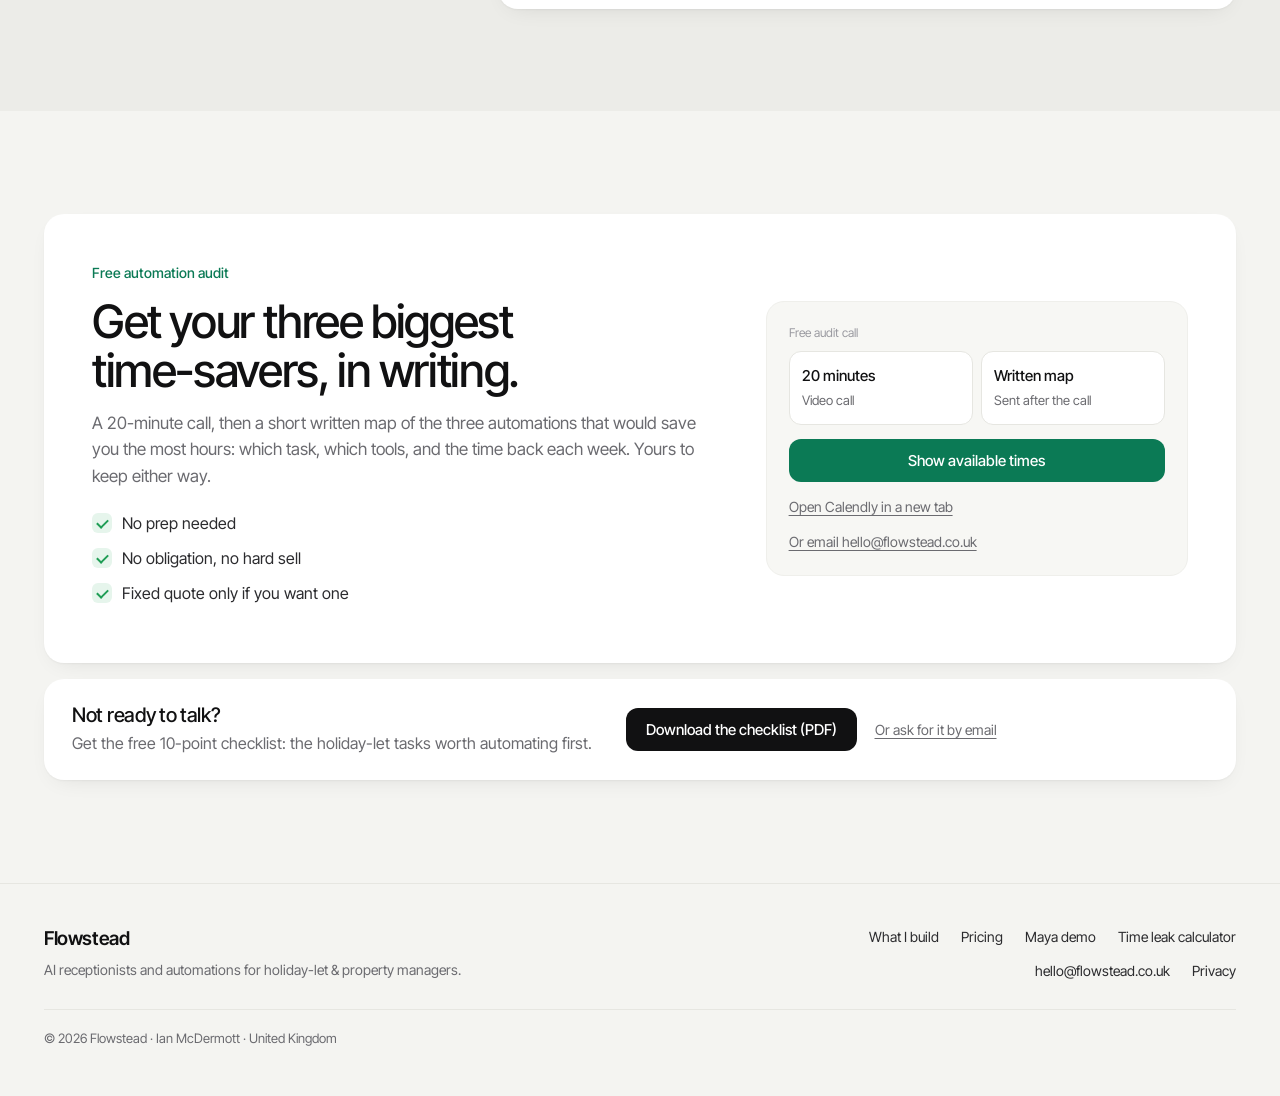
==== commit 2bdc2d0a: "Add a holiday-let time leak calculator for review. The page works out message and call hours in the " ====
--- a/index.html
+++ b/index.html
@@ -311,6 +311,7 @@
         <p class="case-foot">Pricing guards, photo checks, owner drafts</p>
       </article>
     </div>
+    <p class="sub"><a class="link" href="time-leak-calculator.html">How much time are you losing? Try the calculator</a></p>
     <!-- Testimonials slot: add 2–3 quotes here once clients approve them. -->
   </div>
 </section>
@@ -433,7 +434,7 @@
           <ul class="slot-facts"><li><b>20 minutes</b><span>Video call</span></li><li><b>Written map</b><span>Sent after the call</span></li></ul>
         </div>
         <button class="btn btn-accent" id="load-cal" type="button">Show available times</button>
-        <a class="link" href="https://calendly.com/thegingerbtc/30min" target="_blank" rel="noopener">Open Calendly in a new tab</a>
+        <a class="link" href="https://calendly.com/thegingerbtc/free-audit" target="_blank" rel="noopener">Open Calendly in a new tab</a>
         <a class="link" href="mailto:hello@flowstead.co.uk?subject=Free%20automation%20audit">Or email hello@flowstead.co.uk</a>
       </div>
     </div>
@@ -454,7 +455,7 @@
 <footer class="footer">
   <div class="wrap footer-row">
     <div><a class="logo" href="#top">Flowstead</a><p>AI receptionists and automations for holiday-let &amp; property managers.</p></div>
-    <ul><li><a href="#build">What I build</a></li><li><a href="#pricing">Pricing</a></li><li><a href="#maya">Maya demo</a></li><li><a href="mailto:hello@flowstead.co.uk">hello@flowstead.co.uk</a></li><li><a href="privacy.html">Privacy</a></li></ul>
+    <ul><li><a href="#build">What I build</a></li><li><a href="#pricing">Pricing</a></li><li><a href="#maya">Maya demo</a></li><li><a href="time-leak-calculator.html">Time leak calculator</a></li><li><a href="mailto:hello@flowstead.co.uk">hello@flowstead.co.uk</a></li><li><a href="privacy.html">Privacy</a></li></ul>
     <p class="copy">© 2026 Flowstead · Ian McDermott · United Kingdom</p>
   </div>
 </footer>
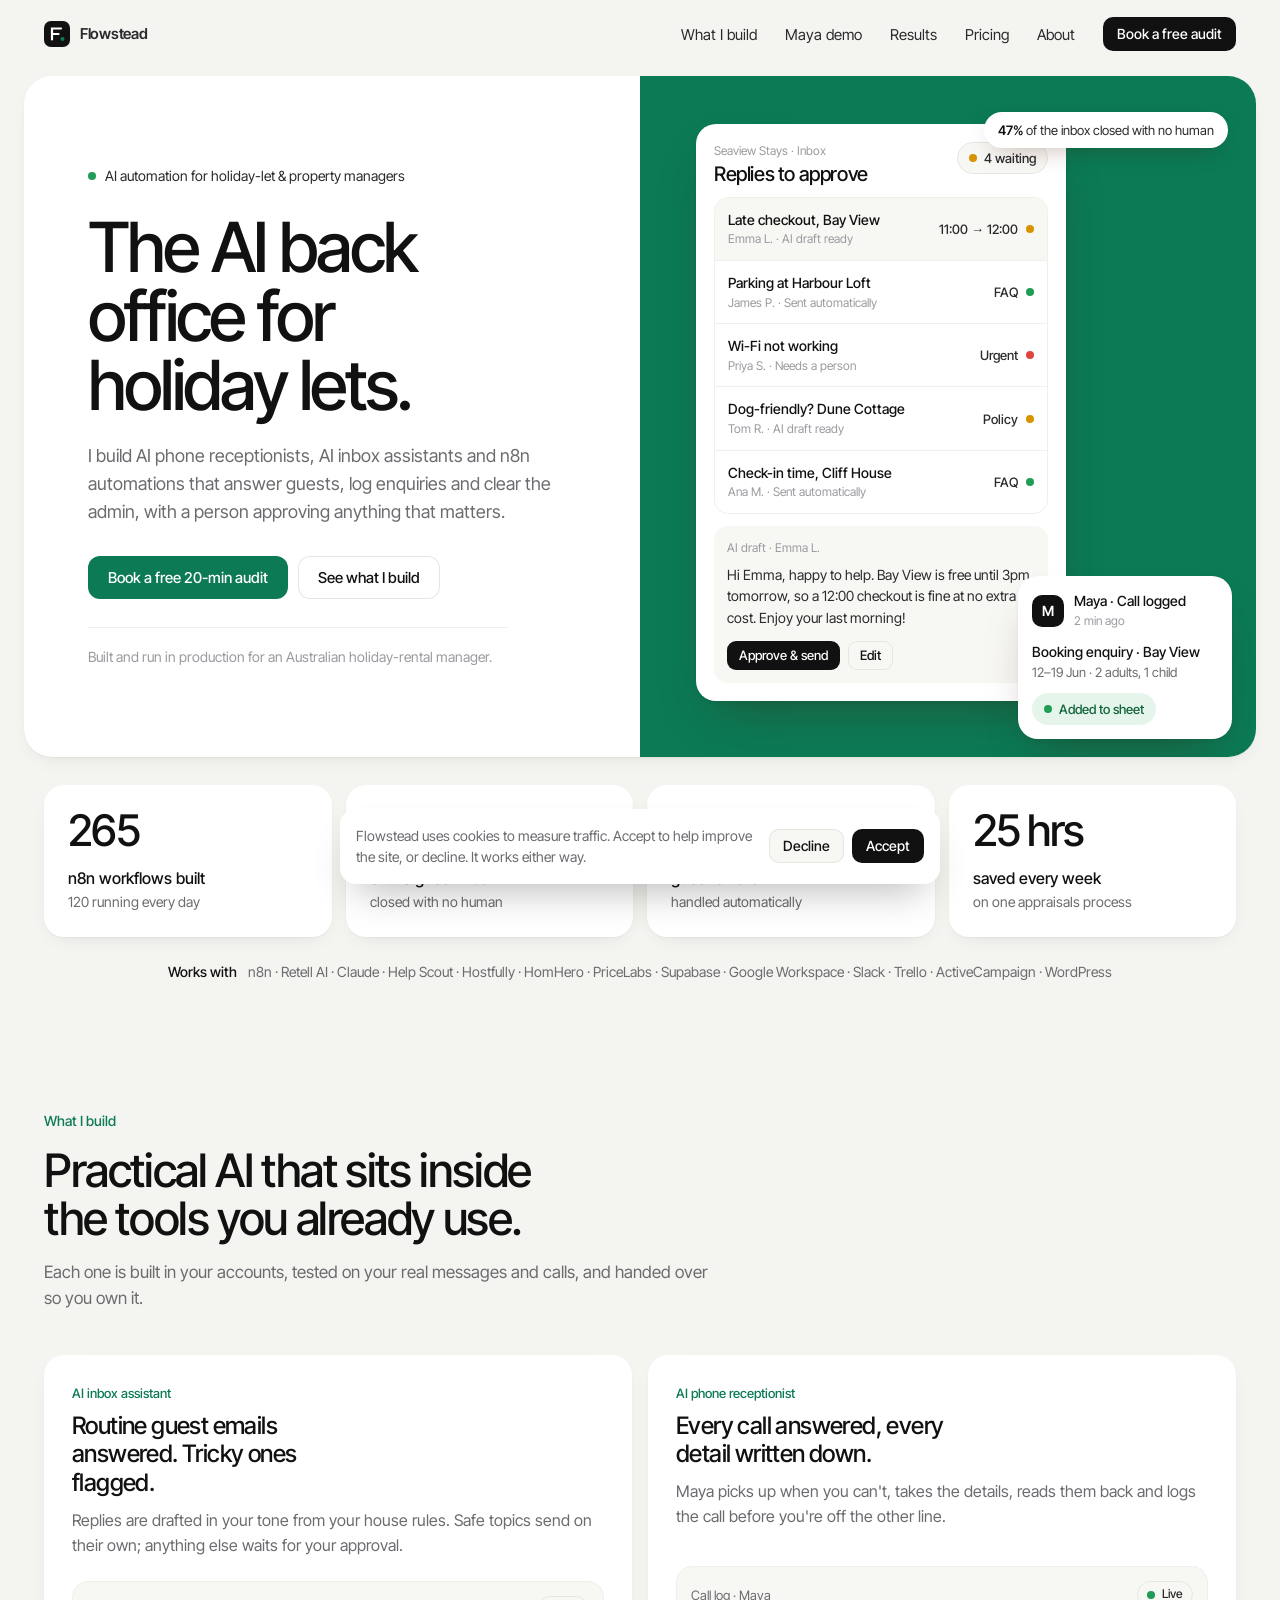
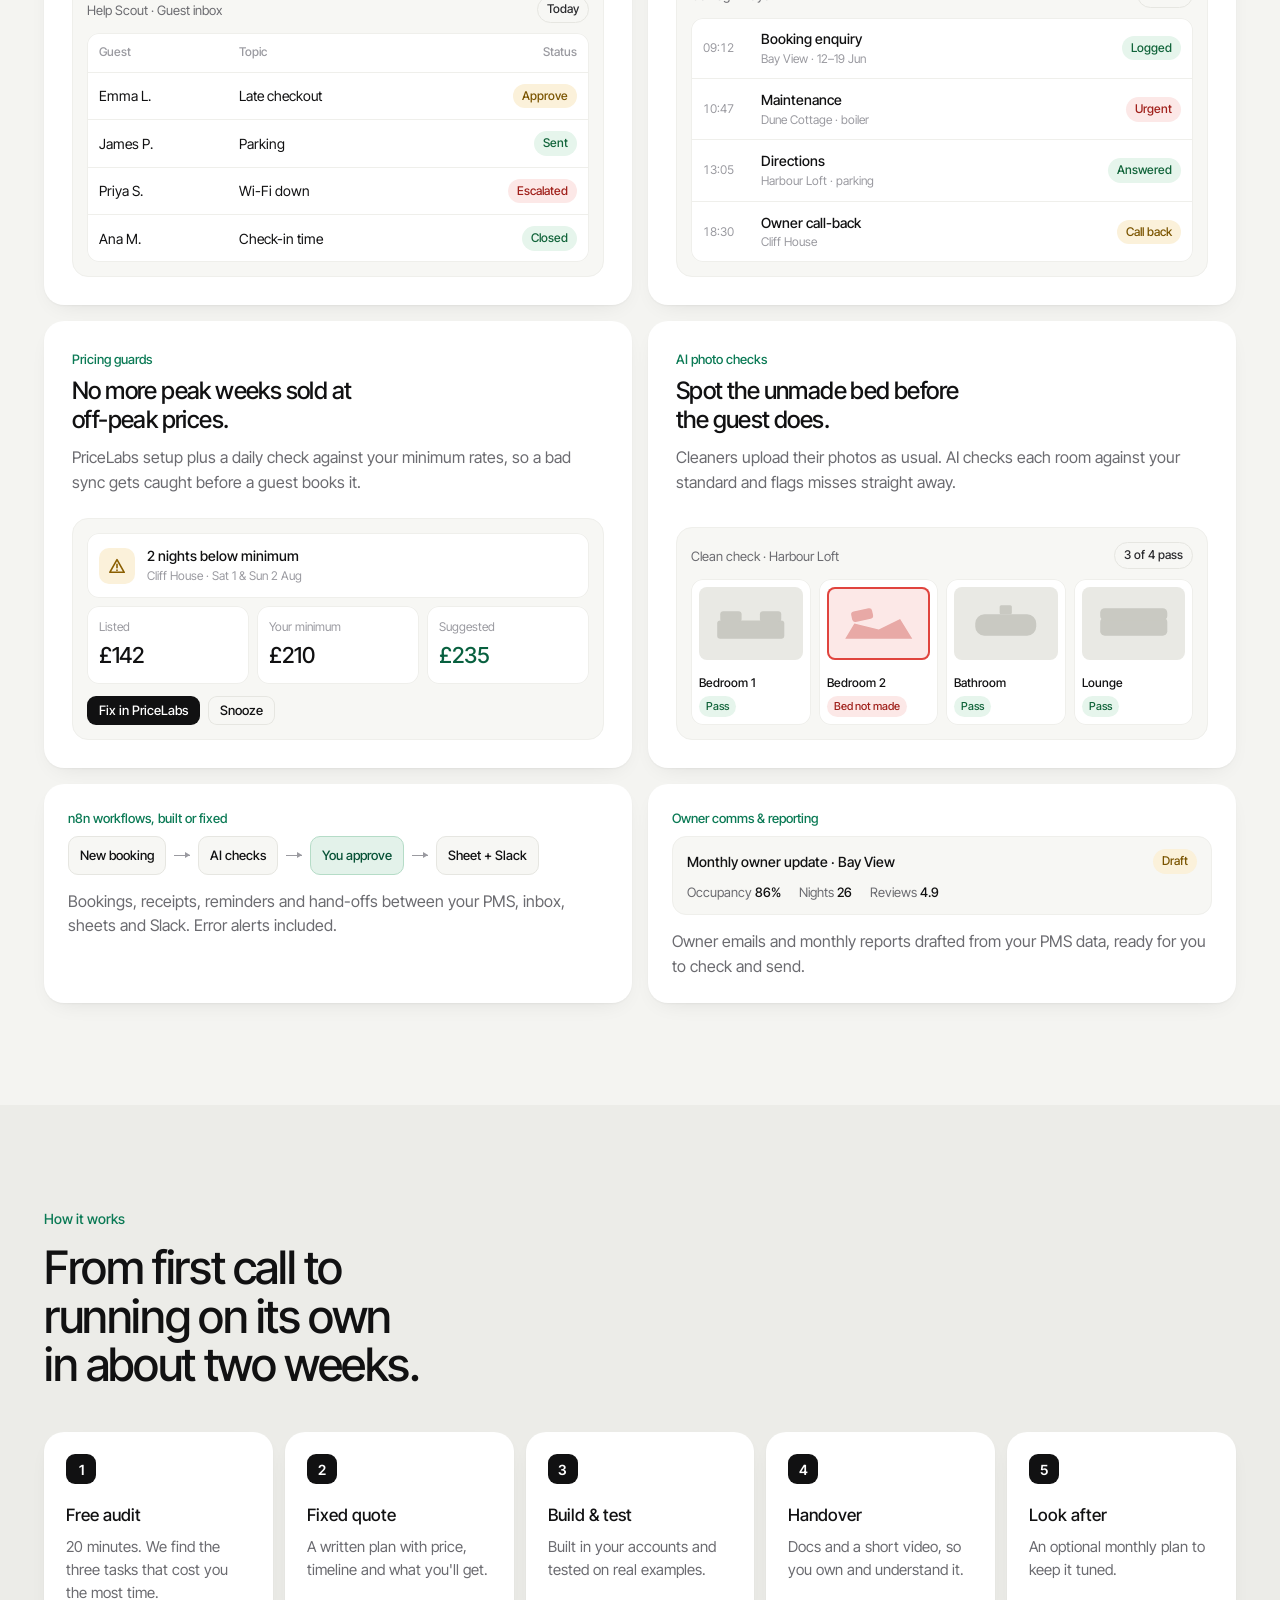
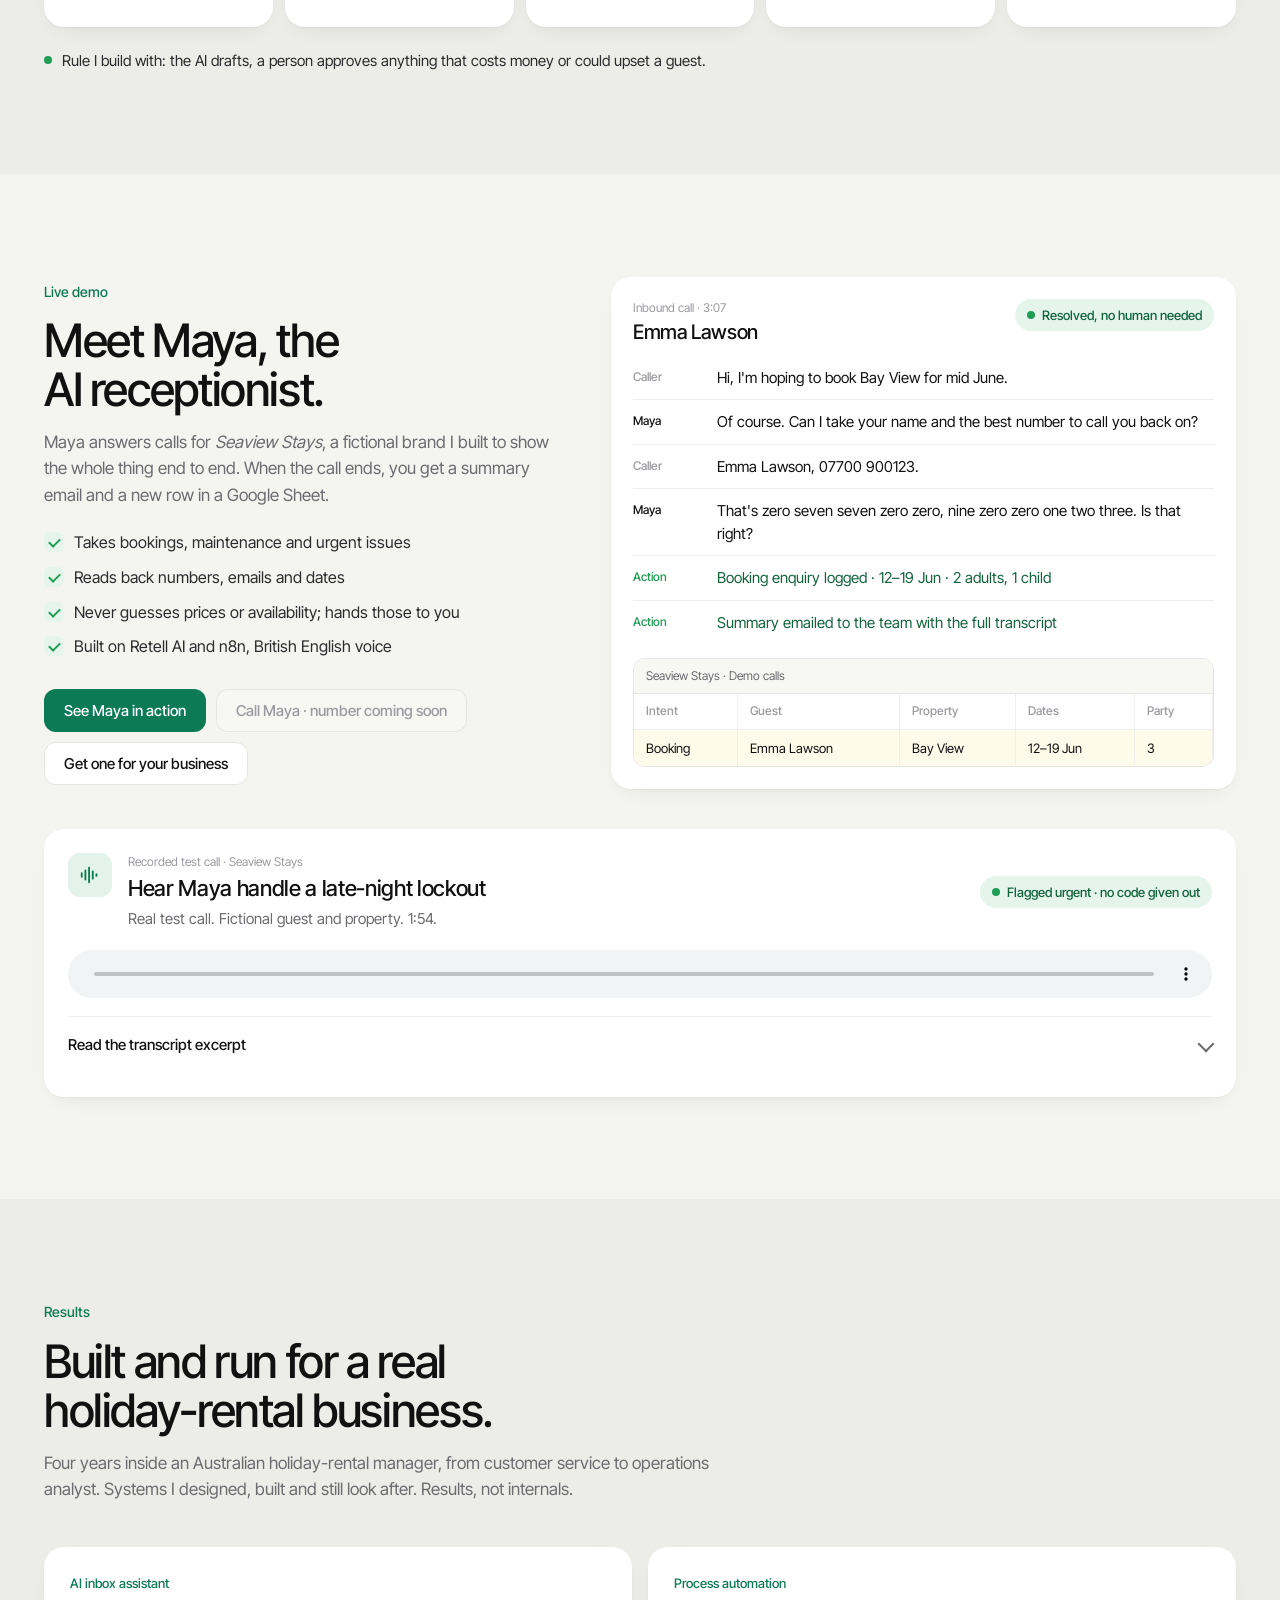
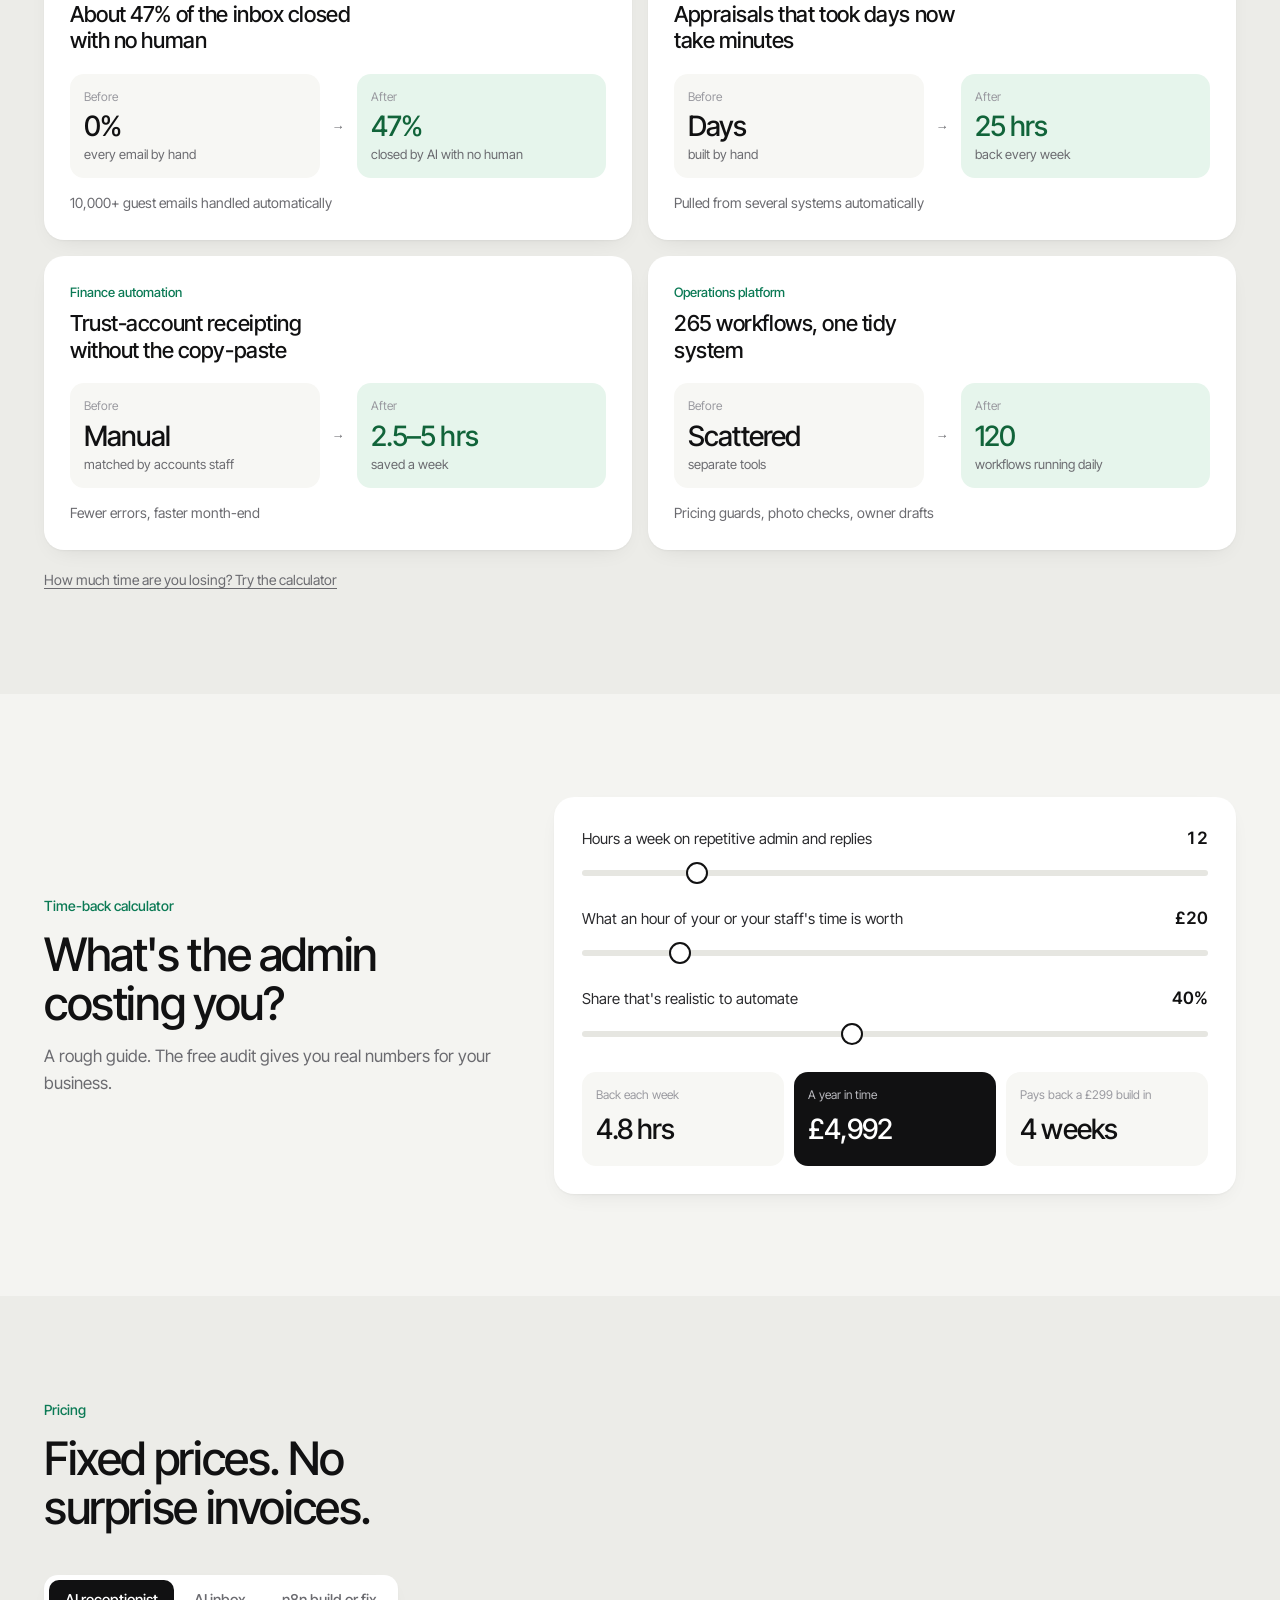
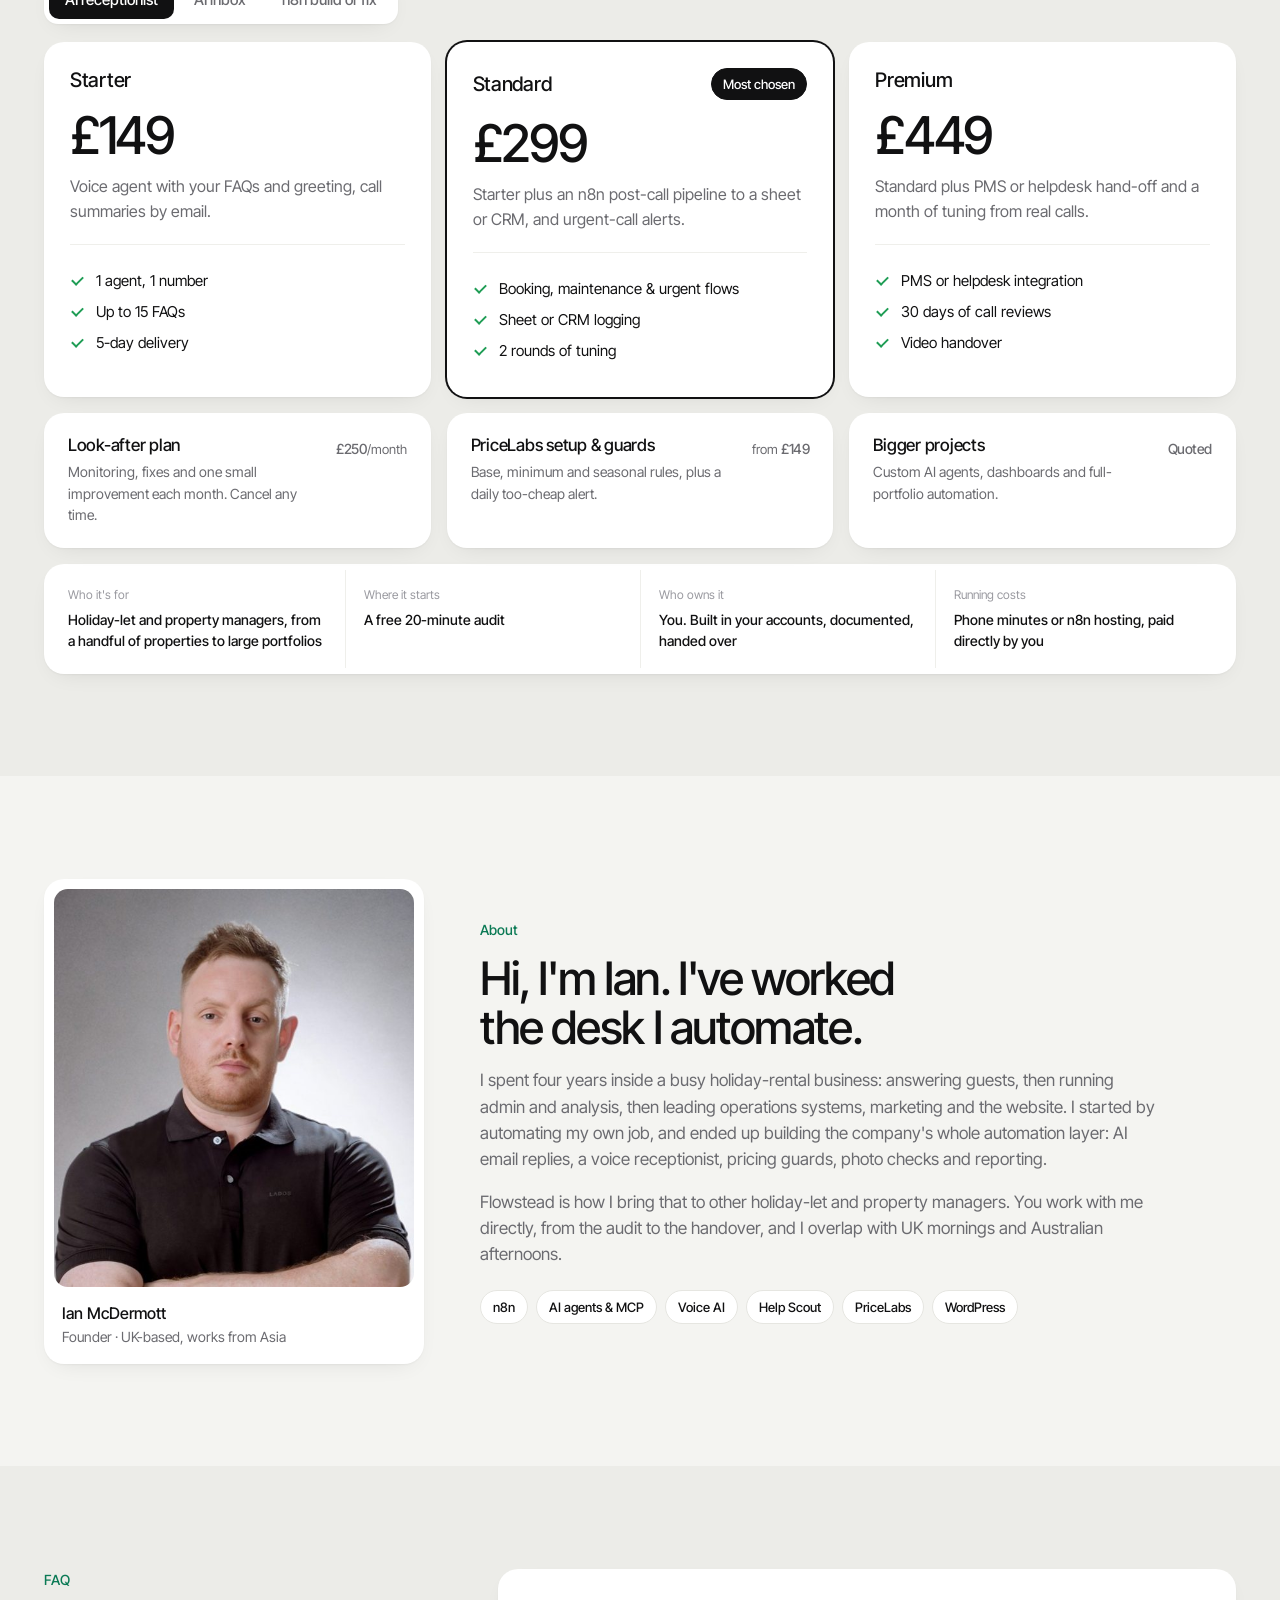
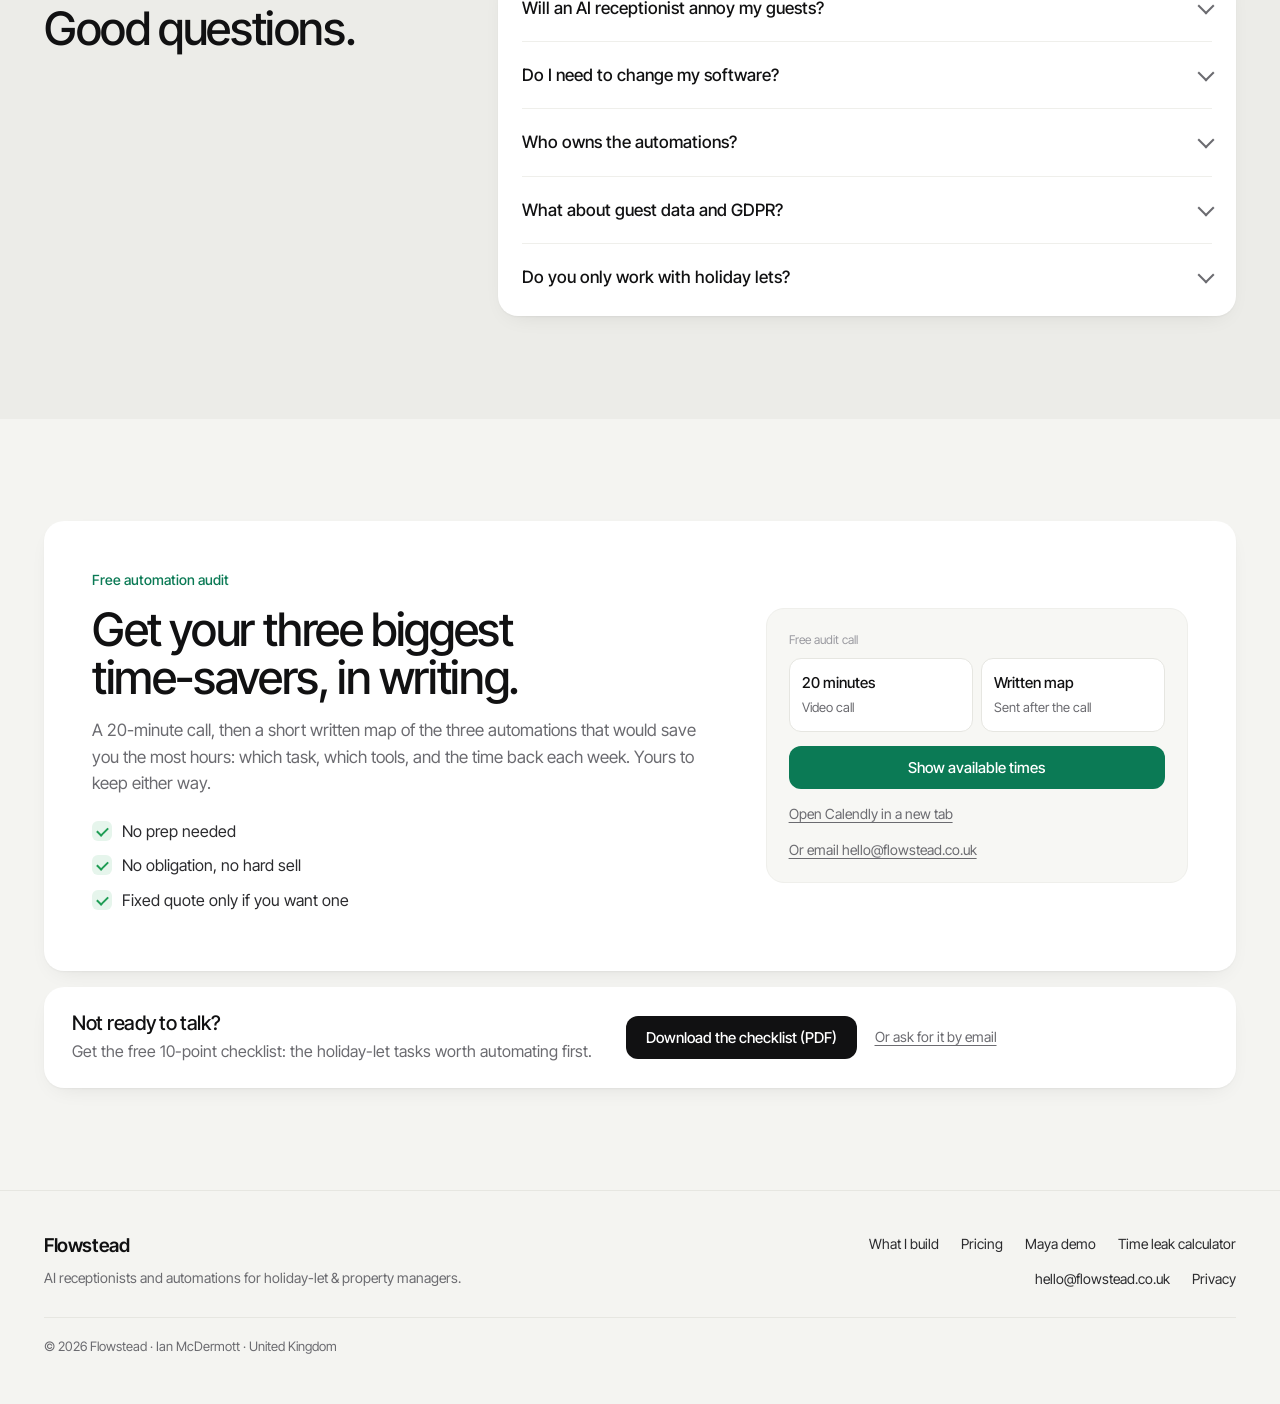
==== commit dec5f8a8: "Staging: add Maya demo call audio player to the Maya section" ====
--- a/index.html
+++ b/index.html
@@ -249,6 +249,7 @@
         <li>Built on Retell AI and n8n, British English voice</li>
       </ul>
       <div class="cta-row">
+        <a class="btn btn-accent" href="#maya-demo">See Maya in action</a>
         <span class="btn btn-disabled" aria-disabled="true">Call Maya · number coming soon</span>
         <a class="btn btn-light" href="#audit">Get one for your business</a>
       </div>
@@ -275,6 +276,41 @@
       </div>
     </div>
   </div>
+  <div class="wrap">
+    <article class="card audio-card" id="maya-demo" aria-labelledby="maya-demo-title">
+      <div class="audio-head">
+        <span class="audio-icon" aria-hidden="true"><svg viewBox="0 0 24 24" width="22" height="22" fill="none" stroke="currentColor" stroke-width="2" stroke-linecap="round" stroke-linejoin="round"><path d="M3 10v4M7 7v10M11 4v16M15 8v8M19 11v2"/></svg></span>
+        <div class="audio-copy">
+          <p class="panel-kicker">Recorded test call · Seaview Stays</p>
+          <h3 id="maya-demo-title">Hear Maya handle a late-night lockout</h3>
+          <p class="audio-caption" id="maya-demo-caption">Real test call. Fictional guest and property. 1:54.</p>
+        </div>
+        <span class="chip chip-green audio-chip"><span class="dot dot-green"></span>Flagged urgent · no code given out</span>
+      </div>
+      <audio class="audio-player" controls preload="none" aria-labelledby="maya-demo-title" aria-describedby="maya-demo-caption">
+        <source src="audio/maya-demo-lockout.mp3" type="audio/mpeg">
+        Your browser can't play this audio. <a href="audio/maya-demo-lockout.mp3">Download the Maya demo call (MP3, 1:54)</a>.
+      </audio>
+      <details class="audio-transcript">
+        <summary>Read the transcript excerpt</summary>
+        <ol class="timeline" aria-label="Transcript excerpt of the Maya demo call">
+          <li><span class="who who-m">Maya</span><p>Hi, thanks for calling Seaview Stays. You're on a recorded line. I'm Maya, an AI assistant. The team can't take your call right now, but I'll take your details and pass them straight on so someone can call you back. How can I help?</p></li>
+          <li><span class="who">Caller</span><p>I'm really sorry, but I've locked [out] and the key safe code isn't working, and it's starting to get a little bit late.</p></li>
+          <li><span class="who who-m">Maya</span><p>I'm sorry you're having trouble with the key safe. Are you safe at the moment?</p></li>
+          <li><span class="who">Caller</span><p>Yeah. Perfectly safe.</p></li>
+          <li><span class="who who-m">Maya</span><p>Thanks for letting me know. For security, I can't share codes over the phone, but the host will sort it out with you when they call. Could I take your full name, the property you're at, and the best number to call you back?</p></li>
+          <li><span class="who">Caller</span><p>My name is [Name]. I'm staying at [Property]. My number is [callback number].</p></li>
+          <li><span class="who who-m">Maya</span><p>Thanks, [Name]. I've flagged this as urgent. The on-call host aims to call you back within 15 minutes, so please keep your phone free. Anything else I can help with?</p></li>
+          <li><span class="who">Caller</span><p>I've got my two kids in the car. I just wanna get inside. Can you not just [give me the code] this one time?</p></li>
+          <li><span class="who who-m">Maya</span><p>Sorry, I really can't share codes over the phone. The host will call you back very soon and help you get inside. Is there anything else I can do for you?</p></li>
+          <li><span class="who">Caller</span><p>Nope. Just hope she calls back soon. Thanks, Maya.</p></li>
+          <li><span class="who who-m">Maya</span><p>Thanks for calling Seaview Stays. Have a great day!</p></li>
+          <li class="act"><span class="who who-a">Action</span><p>Maya ends the call · urgent summary sent to the host</p></li>
+        </ol>
+        <p class="audio-note">Excerpt, lightly trimmed. Names and numbers are test data, not a real guest.</p>
+      </details>
+    </article>
+  </div>
 </section>
 
 <!-- RESULTS -->
--- a/styles.css
+++ b/styles.css
@@ -385,3 +385,20 @@
 .legal-back{margin-top:36px}
 .legal p.kicker{color:var(--accent)}
 .legal p.sub{color:var(--muted);font-size:17px}
+
+/* maya demo audio */
+.audio-card{margin-top:40px;padding:24px;scroll-margin-top:96px}
+.audio-head{display:flex;align-items:flex-start;gap:16px;flex-wrap:wrap}
+.audio-icon{flex:none;width:44px;height:44px;border-radius:12px;background:var(--accent-soft);color:var(--accent);display:grid;place-items:center}
+.audio-copy{flex:1 1 260px;min-width:0}
+.audio-copy h3{font-size:22px}
+.audio-caption{color:var(--muted);font-size:15px;margin-top:6px}
+.audio-chip{align-self:center}
+.audio-player{display:block;width:100%;margin-top:20px;height:48px;border-radius:12px;accent-color:var(--accent)}
+.audio-transcript{margin-top:18px;border-top:1px solid var(--line-2)}
+.audio-transcript summary{font-size:15px;padding:16px 0}
+.audio-transcript .timeline{margin:0 0 4px}
+.audio-transcript .timeline p{color:var(--ink-2);padding:0;max-width:none}
+.audio-transcript .timeline .act p{color:#11643A}
+.audio-note{font-size:13px;color:var(--faint);padding:8px 0 4px}
+@media (max-width:600px){.audio-card{padding:18px;margin-top:28px}.audio-copy h3{font-size:19px}.audio-chip{white-space:normal}}
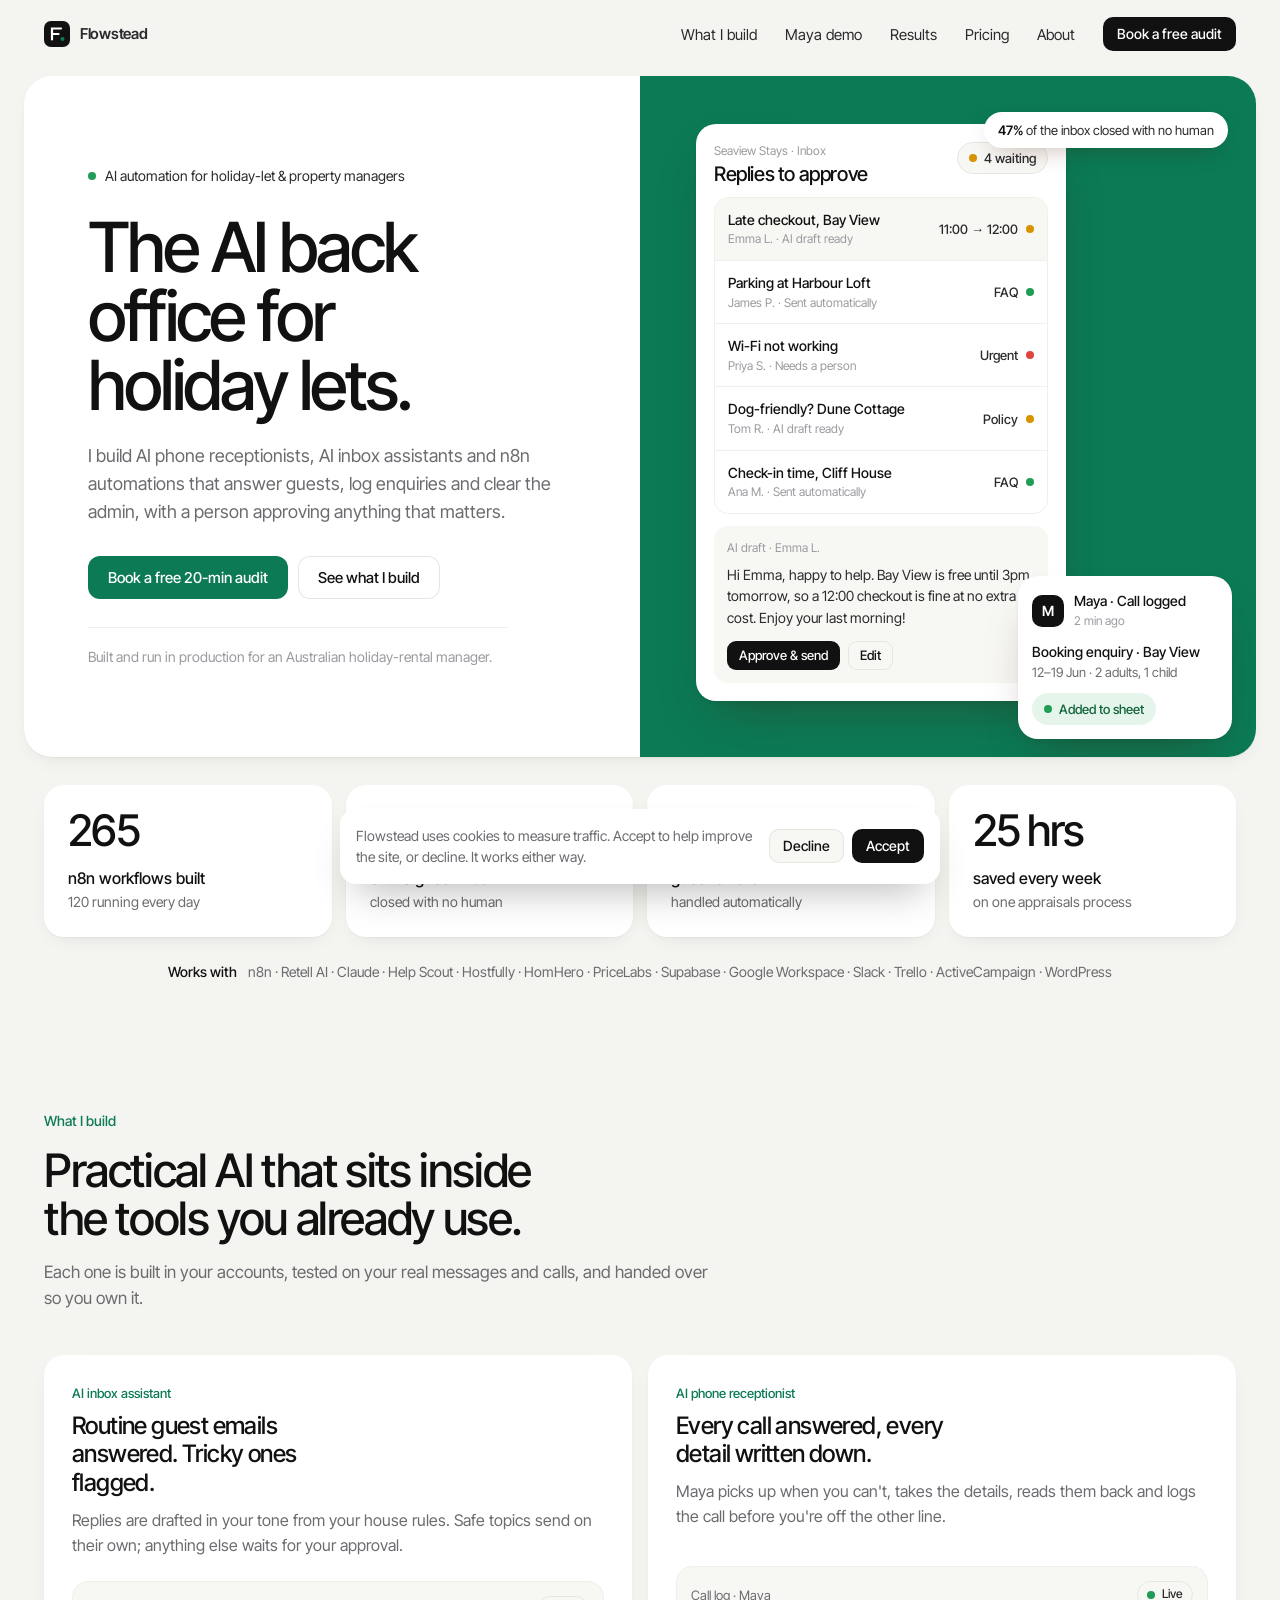
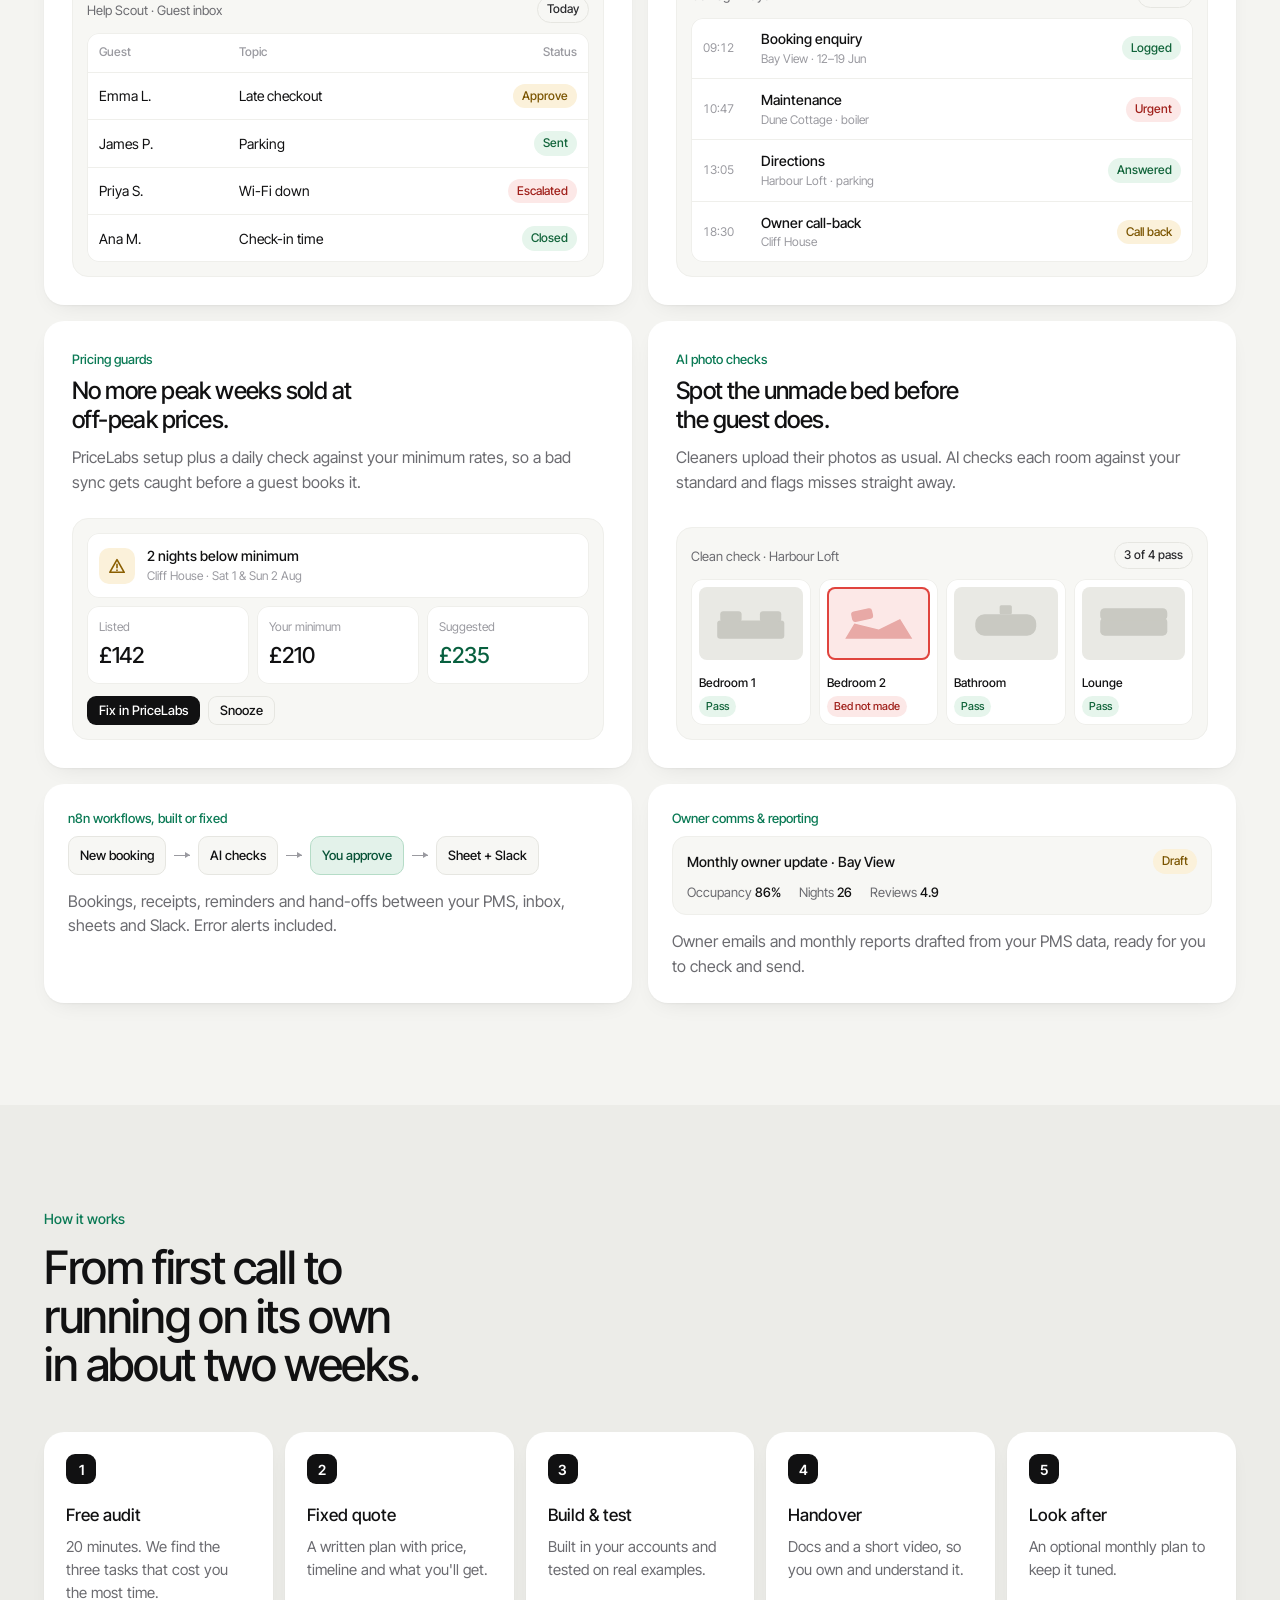
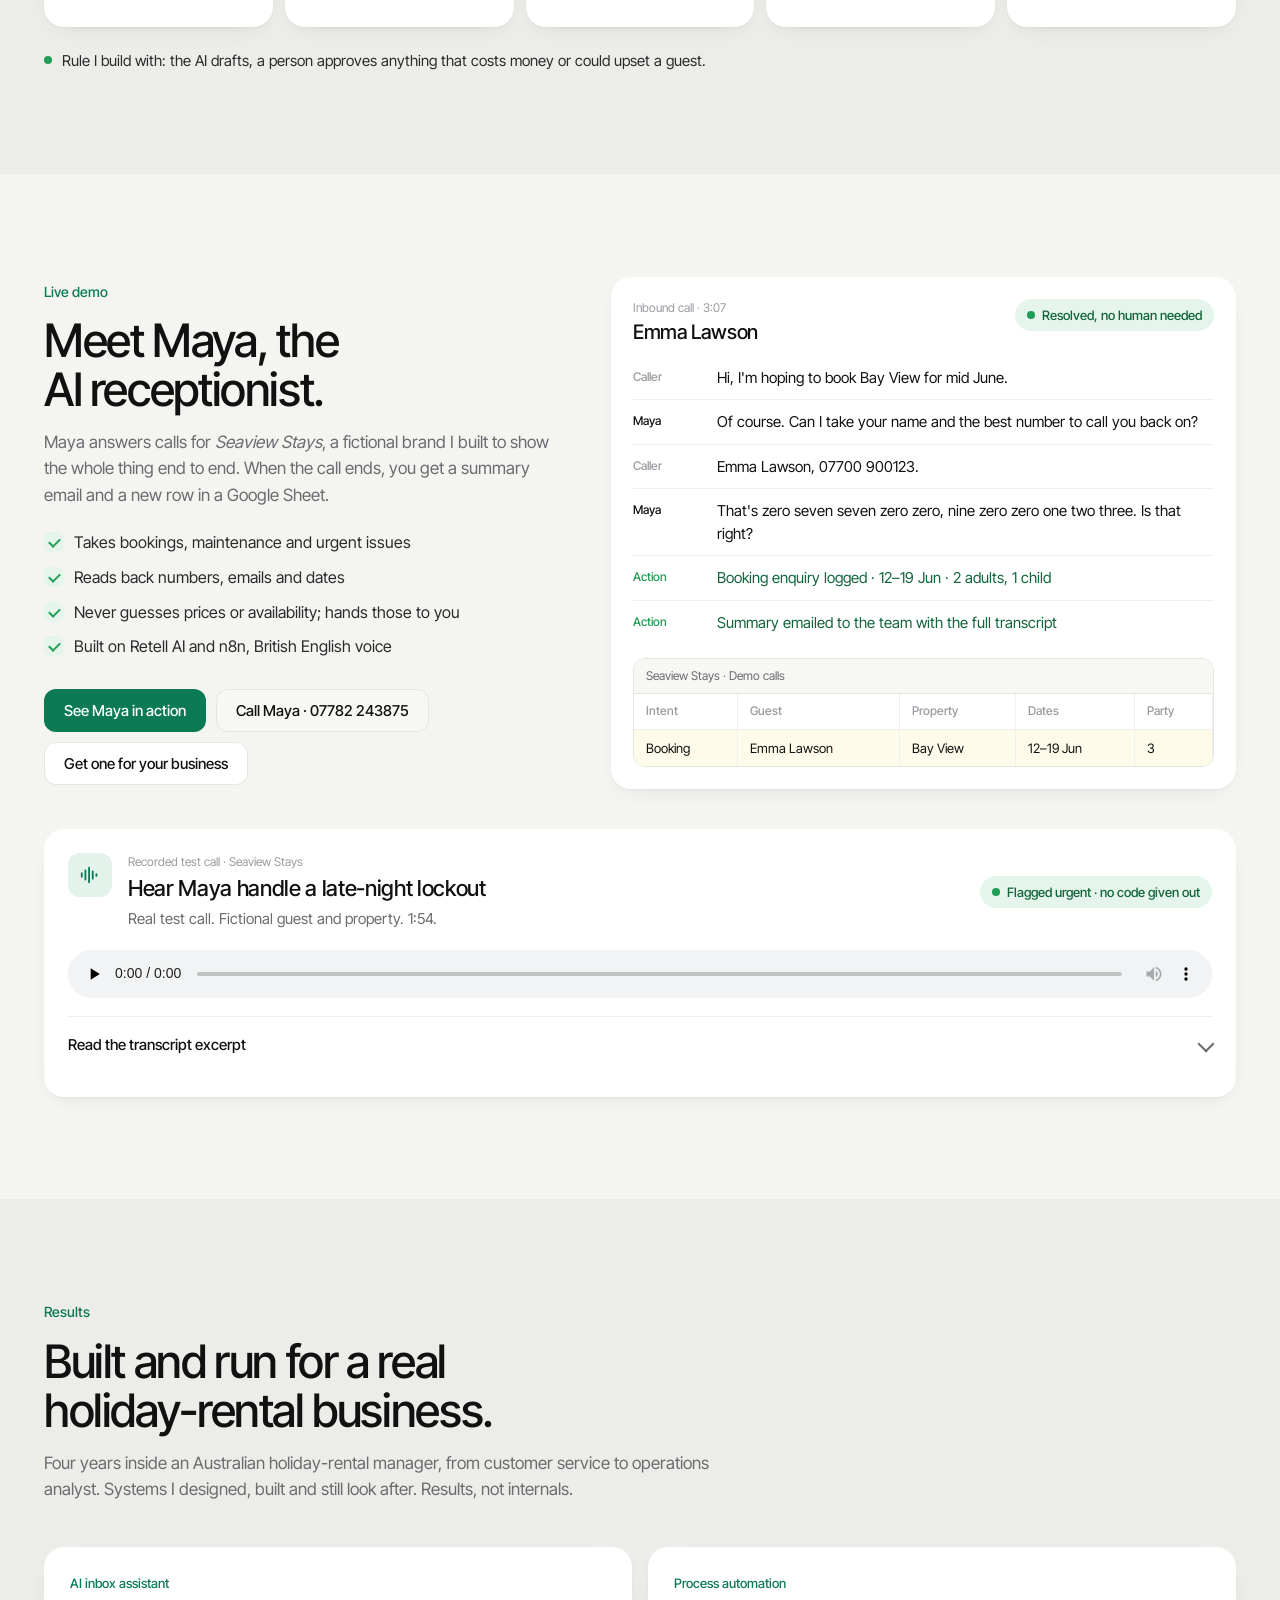
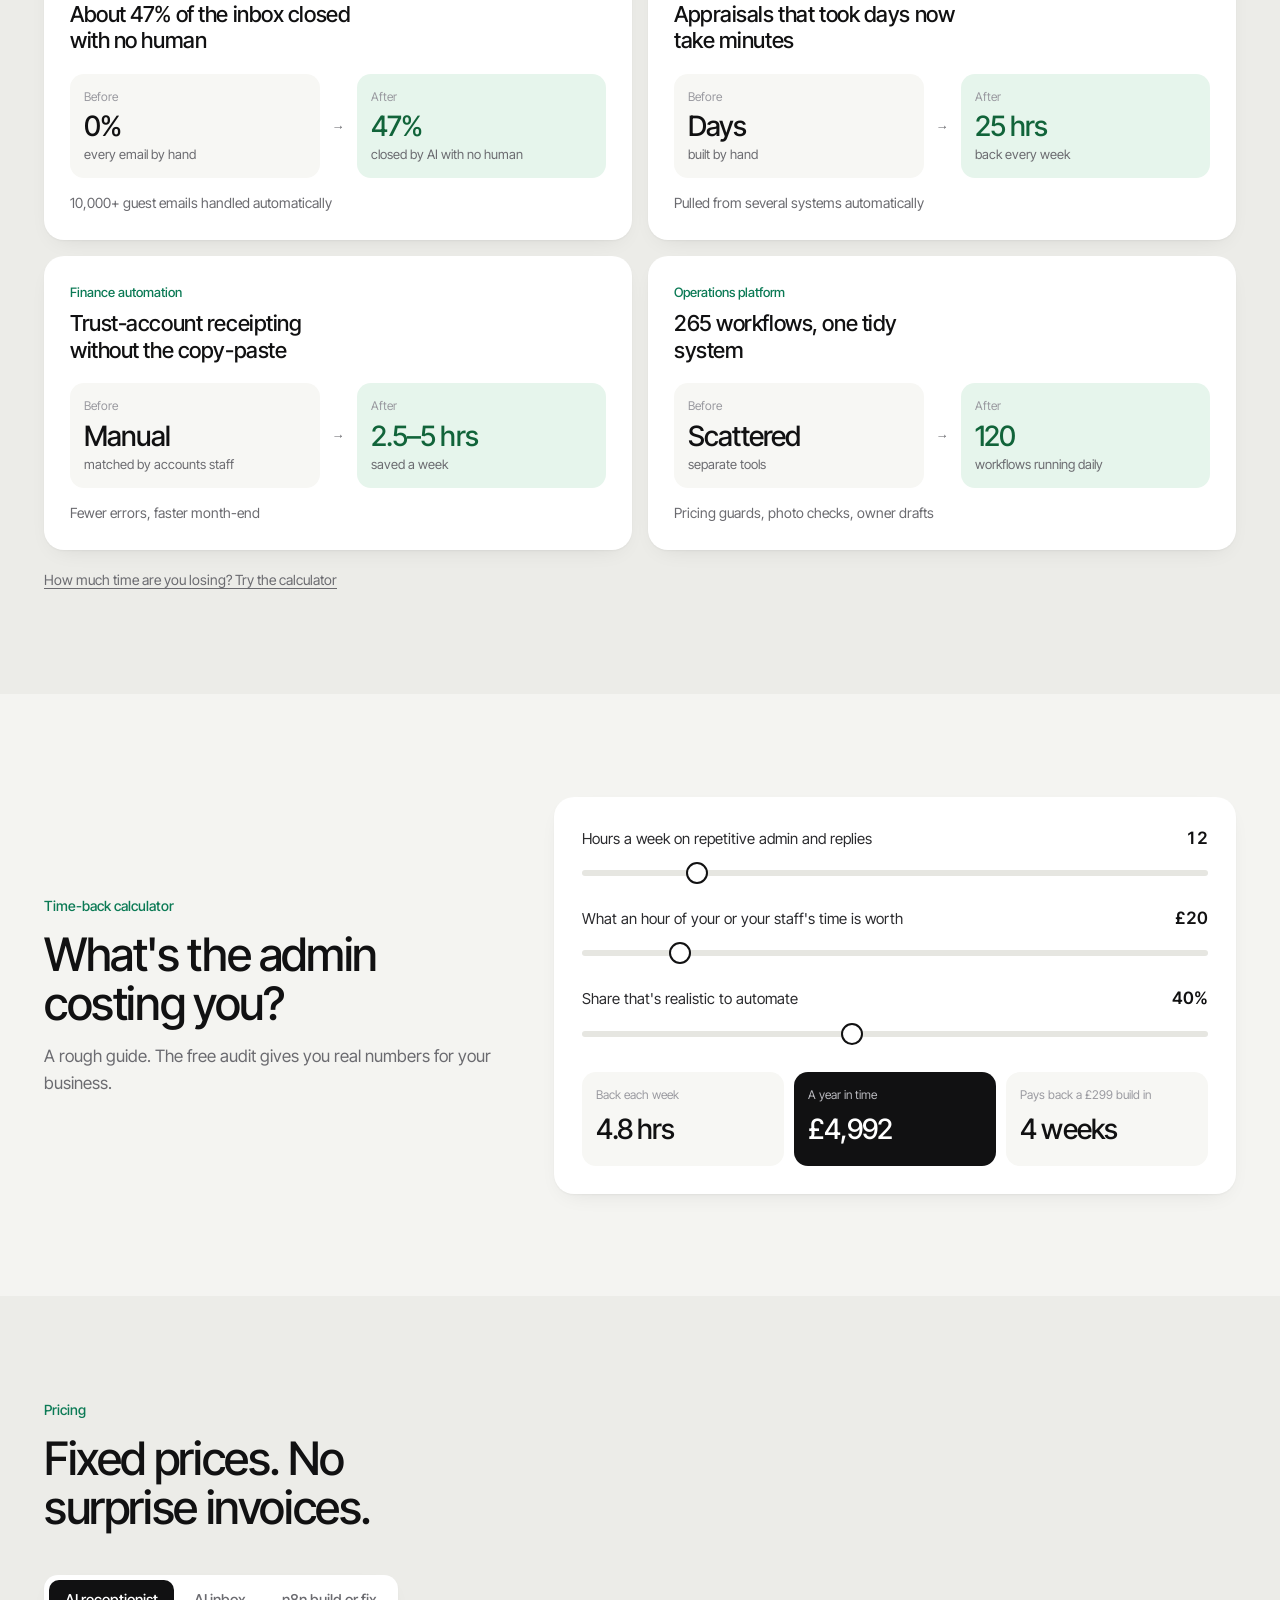
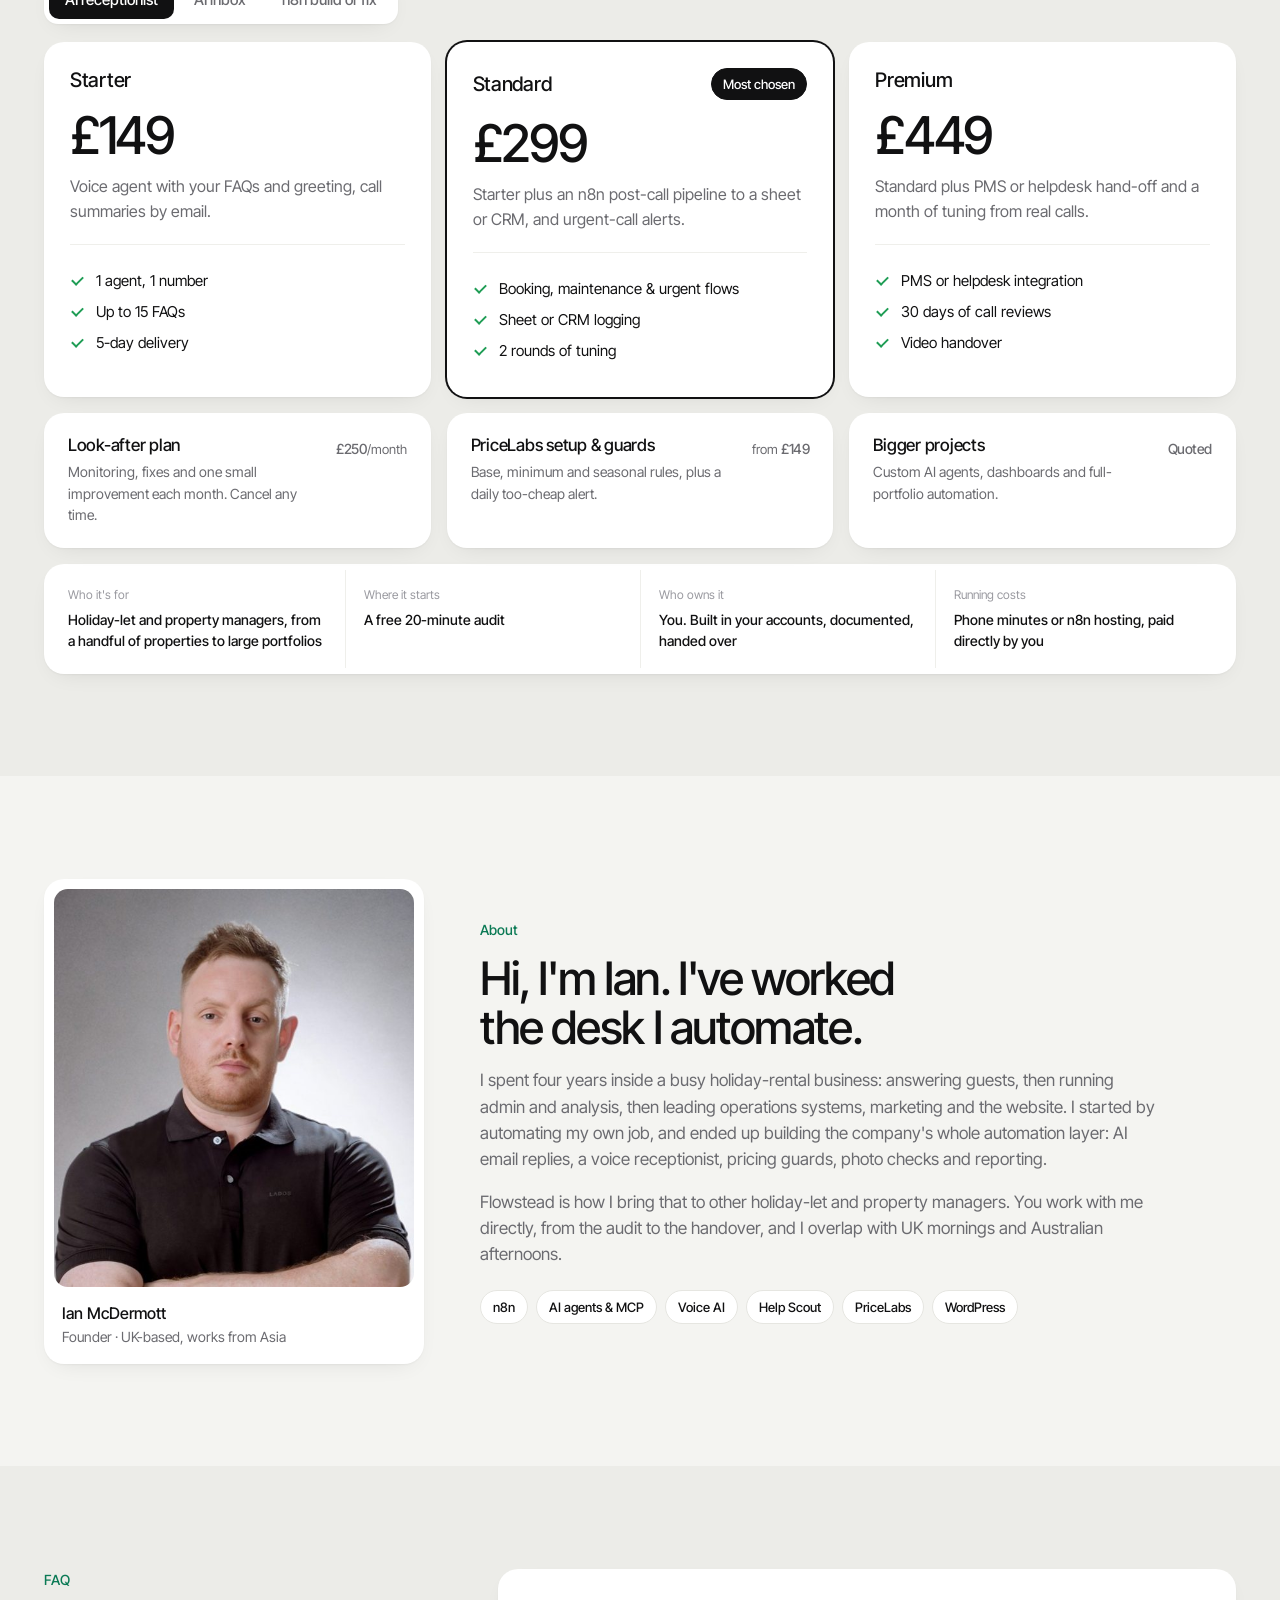
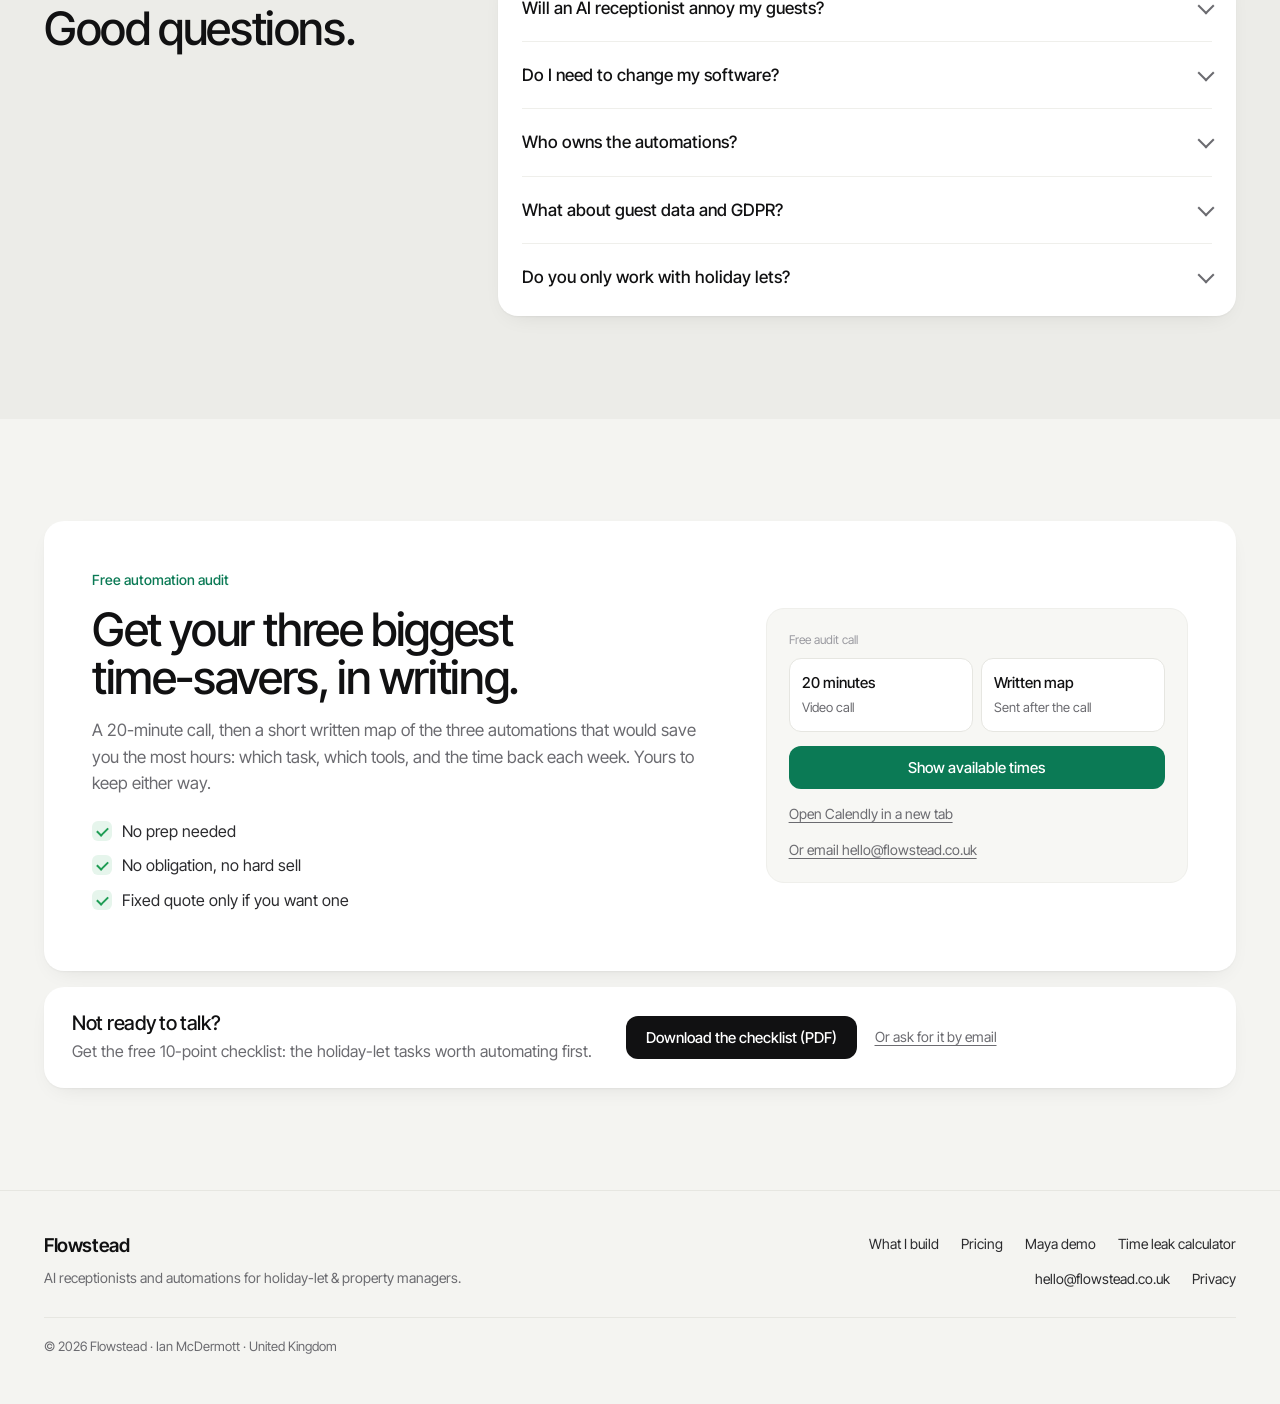
==== commit 70323e85: "Maya demo: replace 'number coming soon' with live UK demo line 07782 243875 Co-Authored-By: Claude O" ====
--- a/index.html
+++ b/index.html
@@ -250,7 +250,7 @@
       </ul>
       <div class="cta-row">
         <a class="btn btn-accent" href="#maya-demo">See Maya in action</a>
-        <span class="btn btn-disabled" aria-disabled="true">Call Maya · number coming soon</span>
+        <a class="btn btn-ghost" href="tel:+447782243875" aria-label="Call Maya, the live demo line, on 07782 243875">Call Maya · 07782 243875</a>
         <a class="btn btn-light" href="#audit">Get one for your business</a>
       </div>
     </div>
